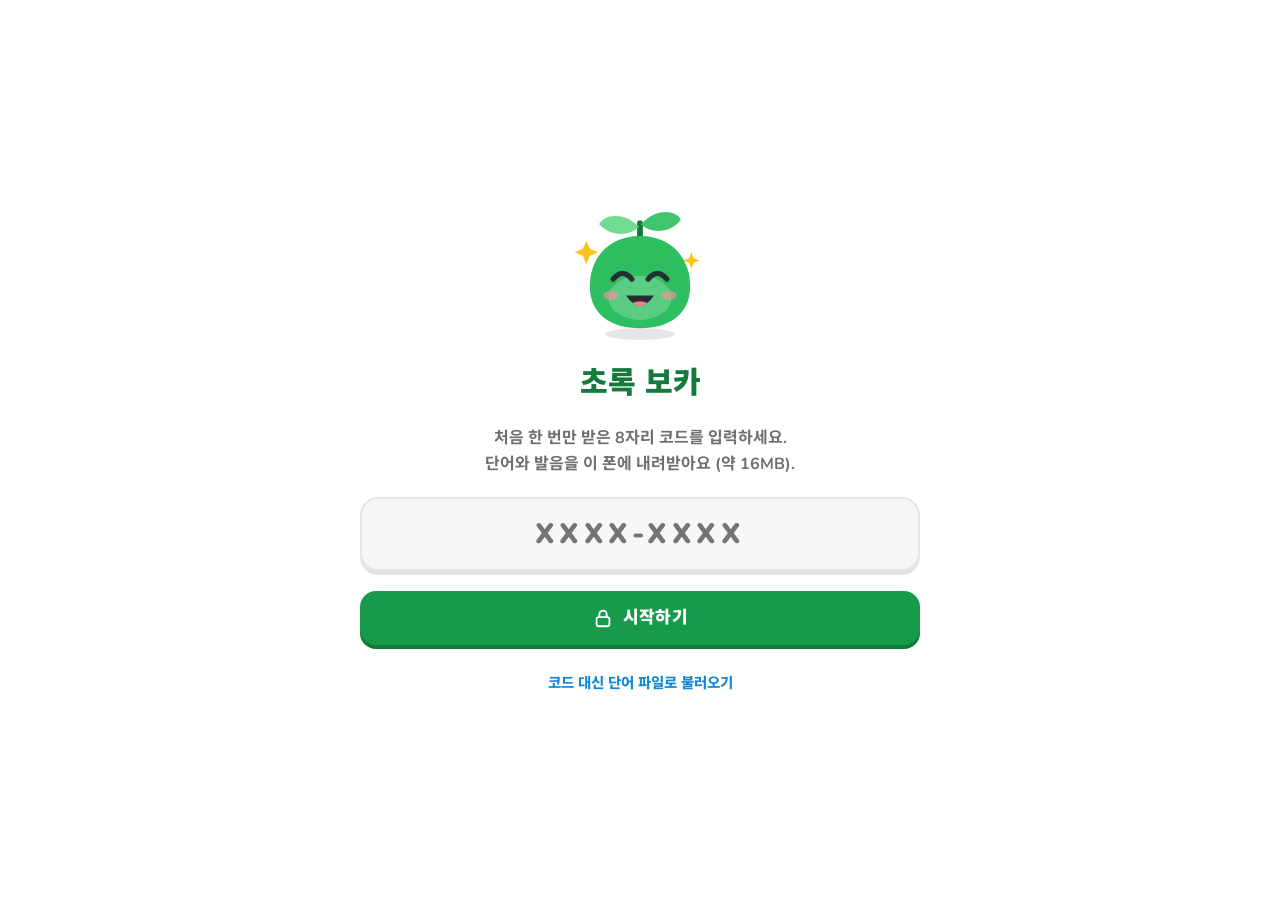
==== index.html @ d7a9fb74 "v2.0.11: 하루 새 단어는 정한 만큼, 복습은 그날 전부 - 하루 새 단어(5~30개)를 매일 그대로 진행 (복습 때문에 줄이지 않음), 설정에 책 완주 기간·하루 문제 수 " ====
<!doctype html>
<html lang="ko">
<head>
<meta charset="utf-8">
<meta name="viewport" content="width=device-width,initial-scale=1,viewport-fit=cover">
<title>초록 보카</title>
<meta name="description" content="TOEFL 초록 단어책을 하루 10개씩 카드와 퀴즈로 외우는 간격 반복 단어장">
<meta name="apple-mobile-web-app-capable" content="yes">
<meta name="mobile-web-app-capable" content="yes">
<meta name="apple-mobile-web-app-title" content="초록 보카">
<meta name="apple-mobile-web-app-status-bar-style" content="default">
<meta name="theme-color" content="#f1f4ef" media="(prefers-color-scheme: light)">
<meta name="theme-color" content="#0e1411" media="(prefers-color-scheme: dark)">
<link rel="manifest" href="manifest.json">
<link rel="apple-touch-icon" href="icons/apple-touch-icon.png">
<link rel="icon" type="image/png" sizes="192x192" href="icons/icon-192.png">
<link rel="preconnect" href="https://fonts.googleapis.com">
<link rel="preconnect" href="https://fonts.gstatic.com" crossorigin>
<link rel="stylesheet" href="https://fonts.googleapis.com/css2?family=Noto+Sans+KR:wght@500..900&family=Nunito:wght@600..1000&display=swap">
<style>
:root{
  --bg:#ffffff; --surface:#ffffff; --surface-2:#f7f7f7; --surface-3:#e5e5e5; --ink:#3c3c3c; --ink-2:#6f6f6f; --ink-3:#a3a3a3; --line:#e5e5e5; --line-2:#d4d4d4;
  --green:#2dbe60; --green-btn:#189a4c; --green-deep:#127a3a; --green-ink:#137a3c; --green-soft:#e3f7ea; --green-mid:#a6e6bb; --accent-ink:#ffffff;
  --blue:#1487d6; --blue-2:#1cb0f6; --blue-deep:#0f6bab; --blue-soft:#e4f4fd;
  --red:#e5484d; --red-deep:#b8363a; --red-ink:#c9363b; --red-soft:#ffe8e8;
  --gold:#ffc21a; --gold-deep:#e0a200; --gold-ink:#7a5a00; --gold-soft:#fff5d6;
  --orange:#ff9a1f; --orange-deep:#e07b00; --orange-ink:#b35900; --orange-soft:#fff1e0;
  --purple:#a36cf2; --purple-deep:#7d4fd0; --purple-soft:#f2eafe;
  --face:#233033; --hole:#e5e5e5;
  --f:"Nunito","Noto Sans KR","Apple SD Gothic Neo","Malgun Gothic",system-ui,sans-serif;
  --r:18px; --tabs-h:66px;
}
@media (prefers-color-scheme: dark){
  :root:not([data-theme="light"]){
    color-scheme:dark;
    --bg:#131f24; --surface:#16252b; --surface-2:#1c2e35; --surface-3:#2a3f47; --ink:#f1f7f7; --ink-2:#a9b9be; --ink-3:#6f848b; --line:#2b3f47; --line-2:#3a525b;
    --green:#3ccb6d; --green-btn:#2bb35e; --green-deep:#1b7c40; --green-ink:#62d88c; --green-soft:#173a27; --green-mid:#276b43; --accent-ink:#04200f;
    --blue:#3fb0f6; --blue-2:#3fb0f6; --blue-deep:#1c78b3; --blue-soft:#13303f;
    --red:#ff6b6f; --red-deep:#b8363a; --red-ink:#ff8a8d; --red-soft:#3b1d20;
    --gold:#ffcc33; --gold-deep:#b58600; --gold-ink:#ffd666; --gold-soft:#3a3014;
    --orange:#ffa53a; --orange-deep:#b86400; --orange-ink:#ffb65c; --orange-soft:#3a2a14;
    --purple:#b98af5; --purple-deep:#7d4fd0; --purple-soft:#2c2140;
    --face:#10191c; --hole:#131f24;
  }
}
:root[data-theme="dark"]{
  color-scheme:dark;
  --bg:#131f24; --surface:#16252b; --surface-2:#1c2e35; --surface-3:#2a3f47; --ink:#f1f7f7; --ink-2:#a9b9be; --ink-3:#6f848b; --line:#2b3f47; --line-2:#3a525b;
  --green:#3ccb6d; --green-btn:#2bb35e; --green-deep:#1b7c40; --green-ink:#62d88c; --green-soft:#173a27; --green-mid:#276b43; --accent-ink:#04200f;
  --blue:#3fb0f6; --blue-2:#3fb0f6; --blue-deep:#1c78b3; --blue-soft:#13303f;
  --red:#ff6b6f; --red-deep:#b8363a; --red-ink:#ff8a8d; --red-soft:#3b1d20;
  --gold:#ffcc33; --gold-deep:#b58600; --gold-ink:#ffd666; --gold-soft:#3a3014;
  --orange:#ffa53a; --orange-deep:#b86400; --orange-ink:#ffb65c; --orange-soft:#3a2a14;
  --purple:#b98af5; --purple-deep:#7d4fd0; --purple-soft:#2c2140;
  --face:#10191c; --hole:#131f24;
}
*{box-sizing:border-box}
html,body{height:100%}
html{-webkit-text-size-adjust:100%}
[hidden]{display:none!important}
body{margin:0;background:var(--bg);color:var(--ink);font-family:var(--f);font-size:16px;font-weight:600;line-height:1.5;-webkit-font-smoothing:antialiased;-webkit-tap-highlight-color:transparent;overscroll-behavior-y:none}
h1,h2,h3,p,ol,ul{margin:0}
ol,ul{padding:0;list-style:none}
button,input,select{font:inherit;color:inherit}
button{background:none;border:0;padding:0;cursor:pointer;touch-action:manipulation;-webkit-user-select:none;user-select:none}
button:disabled{cursor:default}
:focus-visible{outline:3px solid var(--blue-2);outline-offset:3px;border-radius:12px}
svg{display:block}
.vh{position:absolute;width:1px;height:1px;opacity:0;overflow:hidden;pointer-events:none}
.muted{color:var(--ink-2)}

/* layout */
.screen{min-height:100%;padding:calc(env(safe-area-inset-top,0px) + 8px) max(16px,env(safe-area-inset-right,0px)) calc(env(safe-area-inset-bottom,0px) + 28px) max(16px,env(safe-area-inset-left,0px))}
.screen.tabbed{padding-bottom:calc(var(--tabs-h) + env(safe-area-inset-bottom,0px) + 28px)}
.wrap{max-width:560px;margin:0 auto;display:flex;flex-direction:column;gap:16px}
.flow .wrap{min-height:calc(100dvh - env(safe-area-inset-top,0px) - env(safe-area-inset-bottom,0px) - 36px)}
.topbar{display:flex;align-items:center;justify-content:space-between;gap:10px;min-height:52px}
.topbar h1{font-size:24px;font-weight:900;letter-spacing:-.01em}
.brand{display:flex;align-items:center;gap:8px;font-weight:900;font-size:20px;color:var(--green-ink);letter-spacing:-.01em}
.brand .mascot{width:34px;height:34px}
.ibtn{width:44px;height:44px;border-radius:14px;display:grid;place-items:center;color:var(--ink-3);flex:none}
.ibtn:hover{background:var(--surface-2)}
.ibtn svg{width:26px;height:26px}
.card,.panel{background:var(--surface);border:2px solid var(--line);border-radius:var(--r);box-shadow:0 4px 0 var(--line)}
.sec{display:flex;align-items:baseline;justify-content:space-between;gap:10px;margin-top:6px}
.sec h2{font-size:19px;font-weight:900}
.sec span,.sec button{font-size:14px;color:var(--ink-2);font-weight:700}
.eyebrow{font-size:13px;font-weight:800;color:var(--ink-3);letter-spacing:.02em}

/* chunky buttons */
.btn{display:flex;align-items:center;justify-content:center;gap:9px;min-height:54px;padding:0 20px;border-radius:16px;font-weight:900;font-size:17px;letter-spacing:.02em;background:var(--green-btn);color:var(--accent-ink);box-shadow:0 4px 0 var(--green-deep);transition:transform .08s,box-shadow .08s,filter .15s;width:100%}
.btn svg{width:22px;height:22px}
.btn:active:not(:disabled){transform:translateY(4px);box-shadow:0 0 0 var(--green-deep)}
.btn:hover:not(:disabled){filter:brightness(1.05)}
.btn:disabled{background:var(--surface-3);color:var(--ink-3);box-shadow:0 4px 0 var(--line-2)}
.btn.alt{background:var(--surface);color:var(--blue);border:2px solid var(--line);box-shadow:0 4px 0 var(--line)}
.btn.alt:active:not(:disabled){box-shadow:0 0 0 var(--line)}
.btn.bad{background:var(--red);color:#fff;box-shadow:0 4px 0 var(--red-deep)}
.btn.gold{background:var(--gold);color:#4a3600;box-shadow:0 4px 0 var(--gold-deep)}
.btn.blue{background:var(--blue);color:#fff;box-shadow:0 4px 0 var(--blue-deep)}
.btn.sm{min-height:42px;font-size:15px;border-radius:13px;padding:0 14px;width:auto}
.row{display:flex;gap:12px}
.row>*{flex:1}
.chip{display:inline-flex;align-items:center;gap:6px;padding:8px 13px;border-radius:999px;background:var(--surface);border:2px solid var(--line);box-shadow:0 2px 0 var(--line);font-size:14.5px;font-weight:800;color:var(--ink-2);white-space:nowrap}
.chip[aria-pressed="true"]{background:var(--blue-soft);color:var(--blue);border-color:var(--blue-2);box-shadow:0 2px 0 var(--blue-2)}
.chip svg{width:17px;height:17px}
.chips{display:flex;flex-wrap:wrap;gap:8px}
.seg{display:flex;background:var(--surface-2);border:2px solid var(--line);border-radius:14px;padding:3px;gap:3px;flex-wrap:wrap}
.seg button{flex:1;padding:8px 10px;border-radius:10px;font-size:14.5px;font-weight:800;color:var(--ink-2);white-space:nowrap}
.seg button[aria-pressed="true"]{background:var(--surface);color:var(--blue);box-shadow:0 2px 0 var(--line-2)}

/* mascot */
.mascot{width:110px;height:110px;overflow:visible;flex:none}
.mascot .m-shadow{fill:rgb(0 0 0 / .1)}
.mascot .m-stem{stroke:var(--green-deep);stroke-width:5;stroke-linecap:round;fill:none}
.mascot .m-leaf1{fill:#6fdc8f}
.mascot .m-leaf2{fill:#43c56f}
.mascot .m-blob{fill:var(--green)}
.mascot .m-belly{fill:#fff;opacity:.22}
.mascot .m-pupil{fill:var(--face)}
.mascot .m-line{stroke:var(--face);stroke-width:4.5;stroke-linecap:round;stroke-linejoin:round;fill:none}
.mascot .m-cheek{fill:#ff8fa3;opacity:.6}
.mascot .m-fill{fill:var(--face)}
.mascot .m-tongue{fill:#ff7a8a}
.mascot .m-spark{fill:var(--gold)}
.mascot .m-zz{fill:var(--ink-3);font:900 16px var(--f)}
.mascot .m-x,.mascot .m-open,.mascot .m-joy,.mascot .m-sad,.mascot .m-sleep,.mascot .m-smile,.mascot .m-grin,.mascot .m-frown,.mascot .m-o,.mascot .m-spark,.mascot .m-zz{display:none}
.mascot[data-mood="idle"] .m-open,.mascot[data-mood="idle"] .m-smile{display:inline}
.mascot[data-mood="happy"] .m-joy,.mascot[data-mood="happy"] .m-grin,.mascot[data-mood="happy"] .m-spark{display:inline}
.mascot[data-mood="wow"] .m-open,.mascot[data-mood="wow"] .m-grin,.mascot[data-mood="wow"] .m-spark{display:inline}
.mascot[data-mood="sad"] .m-sad,.mascot[data-mood="sad"] .m-frown{display:inline}
.mascot[data-mood="sleep"] .m-sleep,.mascot[data-mood="sleep"] .m-o,.mascot[data-mood="sleep"] .m-zz{display:inline}
.mascot .m-open{transform-box:fill-box;transform-origin:center;animation:blink 5.2s infinite}
.mascot .m-leaves{transform-box:fill-box;transform-origin:50% 100%;animation:sway 3.6s ease-in-out infinite}
.mascot.float .m-all{animation:float 3.4s ease-in-out infinite}
.mascot.hop .m-all{animation:hop .9s cubic-bezier(.3,1.6,.5,1) 3}
.mascot.shake .m-all{animation:shakeM .45s}
.mascot .m-all{transform-box:fill-box;transform-origin:50% 100%}
@keyframes blink{0%,92%,100%{transform:scaleY(1)}95%{transform:scaleY(.1)}}
@keyframes sway{0%,100%{transform:rotate(-4deg)}50%{transform:rotate(4deg)}}
@keyframes float{0%,100%{transform:translateY(0)}50%{transform:translateY(-4px)}}
@keyframes hop{0%,100%{transform:translateY(0) scaleY(1)}20%{transform:translateY(0) scaleY(.9)}55%{transform:translateY(-18px) scaleY(1.04)}}
@keyframes shakeM{25%{transform:rotate(-7deg)}50%{transform:rotate(6deg)}75%{transform:rotate(-3deg)}}
.bubble{position:relative;background:var(--surface);border:2px solid var(--line);border-radius:18px;padding:12px 15px;font-size:16px;font-weight:800;line-height:1.45;flex:1;min-width:0}
.bubble::before{content:"";position:absolute;left:-11px;top:24px;border:9px solid transparent;border-right-color:var(--line);border-left:0}
.bubble::after{content:"";position:absolute;left:-7.5px;top:26px;border:7px solid transparent;border-right-color:var(--surface);border-left:0}
.charrow{display:flex;align-items:flex-start;gap:12px}

/* tab bar */
.tabs{position:fixed;left:0;right:0;bottom:0;z-index:30;background:var(--bg);border-top:2px solid var(--line);padding:0 max(8px,env(safe-area-inset-right,0px)) env(safe-area-inset-bottom,0px) max(8px,env(safe-area-inset-left,0px))}
.tabs .in{max-width:560px;margin:0 auto;display:grid;grid-template-columns:repeat(4,1fr);height:var(--tabs-h);padding:6px 0}
.tab{display:flex;flex-direction:column;align-items:center;justify-content:center;gap:2px;font-size:12px;font-weight:800;color:var(--ink-3);border-radius:14px;border:2px solid transparent;margin:0 4px}
.tab svg{width:26px;height:26px}
.tab[aria-current="page"]{color:var(--blue);background:var(--blue-soft);border-color:var(--blue-2)}

/* home */
.tstats{display:flex;align-items:center;gap:4px}
.tchip{display:flex;align-items:center;gap:4px;font-weight:900;font-size:17px;padding:6px 8px;border-radius:12px;color:var(--ink-3)}
.tchip svg{width:26px;height:26px}
.tchip.flame.on{color:var(--orange)}
.tchip.xp{color:var(--gold-deep)}
.hero{padding:18px 18px 20px;display:flex;flex-direction:column;gap:16px}
.hero .bubble{font-size:17px}
.hero .bubble small{display:block;font-size:14px;font-weight:700;color:var(--ink-2);margin-top:2px}
.goal{display:flex;flex-direction:column;gap:6px}
.goal-top{display:flex;justify-content:space-between;align-items:center;font-size:14px;font-weight:800;color:var(--ink-2)}
.goal-top b{color:var(--gold-deep);display:flex;align-items:center;gap:3px}
.goal-top b svg{width:18px;height:18px}
.bar{height:16px;border-radius:99px;background:var(--surface-3);overflow:hidden;position:relative}
.bar i{position:absolute;left:0;top:0;bottom:0;border-radius:99px;background:var(--gold);transition:width .5s cubic-bezier(.3,.9,.3,1)}
.bar i::after{content:"";position:absolute;left:10px;right:10px;top:4px;height:4px;border-radius:4px;background:rgb(255 255 255 / .38)}
.counts{display:grid;grid-template-columns:1fr 1fr;gap:10px}
.count{border:2px solid var(--line);border-radius:16px;padding:10px 14px}
.count b{display:block;font-size:30px;font-weight:900;line-height:1.1;font-variant-numeric:tabular-nums}
.count span{font-size:14px;font-weight:800;color:var(--ink-2)}
.count.rev b{color:var(--blue)}
.count.new b{color:var(--green-ink)}
.week{display:grid;grid-template-columns:repeat(7,1fr);gap:4px;padding:14px 10px 12px}
.wk{display:flex;flex-direction:column;align-items:center;gap:6px;font-size:13px;font-weight:800;color:var(--ink-3)}
.wk i{width:34px;height:34px;border-radius:50%;background:var(--surface-3);display:grid;place-items:center}
.wk i svg{width:22px;height:22px;opacity:.35;filter:grayscale(1)}
.wk.part i{background:var(--orange-soft)}
.wk.part i svg{opacity:.7;filter:none}
.wk.done i{background:var(--orange-soft);box-shadow:inset 0 0 0 2px var(--orange)}
.wk.done i svg{opacity:1;filter:none}
.wk.today span{color:var(--ink)}
.quick{display:grid;grid-template-columns:1fr 1fr;gap:12px}
.qk{display:flex;align-items:center;gap:11px;padding:13px 12px;border-radius:18px;background:var(--surface);border:2px solid var(--line);box-shadow:0 4px 0 var(--line);text-align:left;transition:transform .08s,box-shadow .08s}
.qk:active{transform:translateY(4px);box-shadow:0 0 0 var(--line)}
.qk i{width:42px;height:42px;border-radius:13px;display:grid;place-items:center;flex:none}
.qk i svg{width:24px;height:24px}
.qk b{display:block;font-size:15.5px;font-weight:900}
.qk small{display:block;font-size:12.5px;font-weight:700;color:var(--ink-2);line-height:1.35}
.i-green{background:var(--green-soft);color:var(--green-ink)}
.i-red{background:var(--red-soft);color:var(--red-ink)}
.i-gold{background:var(--gold-soft);color:var(--gold-deep)}
.i-blue{background:var(--blue-soft);color:var(--blue)}
.i-purple{background:var(--purple-soft);color:var(--purple)}
.banner{display:flex;gap:12px;align-items:center;padding:13px 14px;border-radius:16px;background:var(--gold-soft);border:2px solid var(--gold);color:var(--ink);font-size:14px;font-weight:700;line-height:1.5}
.banner svg{width:24px;height:24px;flex:none;color:var(--gold-deep)}
.banner.green{background:var(--green-soft);border-color:var(--green)}
.banner.green svg{color:var(--green-ink)}

/* learning path */
.path{display:flex;flex-direction:column;align-items:center;gap:0;padding-bottom:8px}
.unit{width:100%;border-radius:18px;padding:14px 16px;color:#fff;display:flex;justify-content:space-between;align-items:center;gap:10px;margin:14px 0 40px;box-shadow:0 4px 0 var(--ud)}
.unit b{display:block;font-size:13px;font-weight:900;opacity:.85;letter-spacing:.04em}
.unit strong{display:block;font-size:19px;font-weight:900}
.unit span{font-size:13.5px;font-weight:800;opacity:.92;text-align:right;white-space:nowrap}
.pnode{position:relative;display:flex;flex-direction:column;align-items:center;gap:6px;margin-bottom:18px;transform:translateX(var(--x,0))}
.pnode .nb{position:relative;width:78px;height:78px;border-radius:50%;display:grid;place-items:center}
.pnode .nb svg.ring{position:absolute;inset:-9px;width:96px;height:96px;transform:rotate(-90deg)}
.pnode .nb i{width:70px;height:70px;border-radius:50%;display:grid;place-items:center;background:var(--uc);color:#fff;box-shadow:0 6px 0 var(--ud);font-style:normal;font-size:23px;font-weight:900;transition:transform .08s,box-shadow .08s}
.pnode .nb i svg{width:34px;height:34px}
.pnode:active .nb i{transform:translateY(6px);box-shadow:0 0 0 var(--ud)}
.pnode.todo .nb i{background:var(--surface-3);color:var(--ink-3);box-shadow:0 6px 0 var(--line-2)}
.pnode.full .nb i{background:var(--gold);color:#6b4d00;box-shadow:0 6px 0 var(--gold-deep)}
.pnode.cur .nb::before{content:"";position:absolute;inset:-14px;border-radius:50%;border:4px solid var(--uc);opacity:.35;animation:pulse2 1.8s ease-out infinite}
@keyframes pulse2{0%{transform:scale(.9);opacity:.5}100%{transform:scale(1.18);opacity:0}}
.pnode small{font-size:13px;font-weight:900;color:var(--ink-2)}
.startpop{position:absolute;top:-46px;left:50%;transform:translateX(-50%);background:var(--surface);color:var(--uc);border:2px solid var(--line);border-radius:12px;padding:6px 12px;font-size:14px;font-weight:900;white-space:nowrap;box-shadow:0 3px 0 var(--line);animation:bob 1.6s ease-in-out infinite;z-index:2}
.startpop::after{content:"";position:absolute;left:50%;bottom:-8px;transform:translateX(-50%);border:7px solid transparent;border-top-color:var(--surface);border-bottom:0}
@keyframes bob{50%{transform:translateX(-50%) translateY(-4px)}}
.legend{display:flex;gap:14px;justify-content:center;font-size:12.5px;font-weight:800;color:var(--ink-3)}
.legend span{display:flex;align-items:center;gap:6px}
.legend i{width:12px;height:12px;border-radius:50%;display:block}

/* quiz */
.qhead{display:flex;align-items:center;gap:12px;min-height:52px}
.qhead .ibtn{color:var(--ink-3)}
.qbar{flex:1;height:18px;border-radius:99px;background:var(--surface-3);overflow:hidden;position:relative}
.qbar i{position:absolute;left:0;top:0;bottom:0;width:0;background:var(--green);border-radius:99px;transition:width .4s cubic-bezier(.3,1.3,.4,1)}
.qbar i::after{content:"";position:absolute;left:10px;right:10px;top:4px;height:5px;border-radius:5px;background:rgb(255 255 255 / .35)}
.combo{display:flex;align-items:center;gap:2px;font-weight:900;font-size:17px;color:var(--orange);font-variant-numeric:tabular-nums;min-width:48px;justify-content:flex-end}
.combo svg{width:24px;height:24px}
.combo.pop{animation:pop .5s}
@keyframes pop{0%{transform:scale(1)}40%{transform:scale(1.4)}100%{transform:scale(1)}}
.qbody{flex:1;display:flex;flex-direction:column;gap:18px;padding-top:8px}
.qtag{align-self:flex-start;font-size:13px;font-weight:900;padding:4px 11px;border-radius:999px;background:var(--green-soft);color:var(--green-ink);letter-spacing:.02em}
.qtag.rev{background:var(--blue-soft);color:var(--blue)}
.qtag.again{background:var(--red-soft);color:var(--red-ink)}
.qtag.test{background:var(--purple-soft);color:var(--purple)}
.qprompt{font-size:23px;font-weight:900;letter-spacing:-.01em;line-height:1.3}
.qchar{display:flex;align-items:flex-end;gap:10px}
.qchar .mascot{width:88px;height:88px}
.qchar .bubble{align-self:center}
.qchar .bubble::before{top:auto;bottom:22px}
.qchar .bubble::after{top:auto;bottom:24px}
.qword{display:flex;align-items:center;gap:10px;flex-wrap:wrap}
.qword .w{font-size:clamp(30px,8.6vw,40px);font-weight:900;line-height:1.1;letter-spacing:-.01em;overflow-wrap:anywhere;color:var(--ink)}
.qword .w.long{font-size:clamp(24px,6.8vw,32px)}
.say{width:46px;height:46px;border-radius:14px;display:grid;place-items:center;background:var(--blue-2);color:#fff;box-shadow:0 4px 0 var(--blue-deep);flex:none;transition:transform .08s,box-shadow .08s}
.say:active{transform:translateY(4px);box-shadow:0 0 0 var(--blue-deep)}
.say svg{width:25px;height:25px}
.say.big{width:108px;height:108px;border-radius:28px;box-shadow:0 6px 0 var(--blue-deep)}
.say.big svg{width:54px;height:54px}
.say.playing{animation:pulse 1s infinite}
@keyframes pulse{50%{transform:scale(1.06)}}
.qmean{font-size:clamp(21px,5.8vw,25px);font-weight:900;line-height:1.35;text-wrap:balance}
.qhint{font-size:16px;font-weight:700;color:var(--ink-2)}
.opts{display:flex;flex-direction:column;gap:12px;margin-top:2px}
.opt{width:100%;text-align:left;padding:13px 14px;border-radius:16px;border:2px solid var(--line);background:var(--surface);box-shadow:0 4px 0 var(--line);font-size:17px;font-weight:800;line-height:1.35;display:flex;gap:12px;align-items:center;min-height:60px;transition:transform .08s,box-shadow .08s,background-color .15s,border-color .15s}
.opt:active:not(:disabled){transform:translateY(4px);box-shadow:0 0 0 var(--line)}
.opt .k{width:30px;height:30px;border-radius:9px;border:2px solid var(--line);display:grid;place-items:center;font-size:14px;font-weight:900;color:var(--ink-3);flex:none}
.opt.en{font-size:19px;color:var(--ink);font-weight:800;line-height:1.35;margin-top:0}
.opt.right{border-color:var(--green);background:var(--green-soft);box-shadow:0 4px 0 var(--green);color:var(--green-ink)}
.opt.right .k{border-color:var(--green);background:var(--green);color:#fff}
.opt.wrong{border-color:var(--red);background:var(--red-soft);box-shadow:0 4px 0 var(--red);color:var(--red-ink);animation:shake .4s}
.opt.wrong .k{border-color:var(--red);background:var(--red);color:#fff}
.opt.dim{opacity:.5}
@keyframes shake{20%{transform:translateX(-8px)}40%{transform:translateX(7px)}60%{transform:translateX(-5px)}80%{transform:translateX(3px)}}
.spell{display:flex;flex-direction:column;gap:12px}
.spell input{width:100%;font-size:24px;font-weight:800;padding:14px 16px;border-radius:16px;border:2px solid var(--line);background:var(--surface-2);color:var(--ink);outline:none;box-shadow:0 4px 0 var(--line)}
.spell input:focus{border-color:var(--blue-2);background:var(--surface)}
.spell input.right{border-color:var(--green);background:var(--green-soft);color:var(--green-ink)}
.spell input.wrong{border-color:var(--red);background:var(--red-soft);color:var(--red-ink);animation:shake .4s}
.slots{font-size:17px;font-weight:900;letter-spacing:.22em;color:var(--ink-3)}
/* sentence questions */
.qsent{font-size:clamp(18px,5vw,21px);font-weight:700;line-height:1.55;color:var(--ink);text-wrap:pretty}
.qsent mark{background:var(--gold-soft);color:var(--ink);border-radius:6px;padding:0 4px;box-shadow:inset 0 -3px 0 var(--gold);font-weight:900}
.qsent .blank{display:inline-block;width:4.4em;height:1.05em;border-bottom:3px solid var(--blue-2);vertical-align:-3px;margin:0 3px}
.qsko{margin-top:8px;font-size:15px;font-weight:700;color:var(--ink-2);line-height:1.5}
/* pairs round */
.match{display:grid;grid-template-columns:1fr 1fr;gap:10px}
.mcol{display:flex;flex-direction:column;gap:10px}
.mt{min-height:58px;padding:8px 10px;border-radius:16px;border:2px solid var(--line);background:var(--surface);box-shadow:0 4px 0 var(--line);font-size:15.5px;font-weight:800;line-height:1.3;text-align:center;overflow-wrap:anywhere;color:var(--ink);transition:transform .08s,box-shadow .08s,background-color .15s,border-color .15s,opacity .25s}
.mt.en{font-size:17.5px;color:var(--ink);font-weight:800;line-height:1.3;margin-top:0}
.mt:active:not(:disabled){transform:translateY(4px);box-shadow:0 0 0 var(--line)}
.mt.sel{border-color:var(--blue-2);background:var(--blue-soft);box-shadow:0 4px 0 var(--blue-2);color:var(--blue)}
.mt.ok{border-color:var(--green);background:var(--green-soft);box-shadow:0 4px 0 var(--green);color:var(--green-ink);opacity:.5}
.mt.bad{border-color:var(--red);background:var(--red-soft);box-shadow:0 4px 0 var(--red);color:var(--red-ink);animation:shake .4s}
.qfoot{position:sticky;bottom:0;padding-top:14px;padding-bottom:4px;background:linear-gradient(to top,var(--bg) 72%,transparent)}

/* learn card + flashcards */
.lcard{background:var(--surface);border:2px solid var(--line);border-radius:22px;box-shadow:0 5px 0 var(--line);padding:18px 20px 20px;display:flex;flex-direction:column;gap:12px;position:relative}
.idx{display:flex;align-items:center;gap:8px;font-size:13px;font-weight:900;letter-spacing:.04em;color:var(--ink-3)}
.hole{width:16px;height:16px;border-radius:50%;background:var(--hole);box-shadow:inset 0 2px 3px rgb(0 0 0 / .22);flex:none;margin-right:2px}
.lword{display:flex;align-items:center;justify-content:space-between;gap:12px;padding-bottom:12px;border-bottom:2px dashed var(--line)}
.lword .w{font-size:clamp(30px,8.6vw,40px);font-weight:900;line-height:1.1;overflow-wrap:anywhere}
.senses{display:flex;flex-direction:column;gap:13px}
.senses li{display:flex;gap:10px}
.senses .no{width:24px;height:24px;border-radius:8px;background:var(--green-soft);color:var(--green-ink);font-size:13px;font-weight:900;display:grid;place-items:center;flex:none;margin-top:3px}
.senses .exs{margin-top:7px;font-size:15px;font-weight:600;line-height:1.5;color:var(--ink-2)}
.senses .exs b{color:var(--ink);font-weight:900}
.senses .exk{margin-top:1px;font-size:14px;font-weight:600;line-height:1.5;color:var(--ink-3)}
.ko{font-size:19px;font-weight:800;line-height:1.4}
.en{font-size:16.5px;font-weight:700;color:var(--ink-2);line-height:1.4;margin-top:2px}
.syn{display:inline-block;font-size:11px;font-weight:900;letter-spacing:.06em;color:var(--blue);background:var(--blue-soft);border-radius:6px;padding:1px 6px;margin-right:6px;vertical-align:2px}
.note{font-size:14.5px;font-weight:700;color:var(--ink);background:var(--orange-soft);border-radius:14px;padding:10px 12px;line-height:1.5}
.note b{display:block;font-size:12.5px;font-weight:900;color:var(--orange-ink);margin-bottom:2px}
.fixnote{font-size:12.5px;font-weight:700;color:var(--ink-3)}
.stage{position:relative;height:min(54vh,460px);min-height:310px}
.deck{position:absolute;inset:0;border-radius:22px;background:var(--surface);border:2px solid var(--line)}
.deck.d1{transform:translateY(10px) scale(.965);opacity:.8}
.deck.d2{transform:translateY(20px) scale(.93);opacity:.5}
.drag{position:absolute;inset:0;touch-action:pan-y;perspective:1400px;-webkit-user-select:none;user-select:none;-webkit-touch-callout:none}
.card3d{position:absolute;inset:0;transform-style:preserve-3d;transition:transform .46s cubic-bezier(.2,.75,.25,1);cursor:pointer;border-radius:22px;outline:none}
.card3d.flipped{transform:rotateY(180deg)}
.face{position:absolute;inset:0;border-radius:22px;background:var(--surface);border:2px solid var(--line);box-shadow:0 5px 0 var(--line);backface-visibility:hidden;-webkit-backface-visibility:hidden;display:flex;flex-direction:column;gap:10px;padding:18px 20px 20px;overflow:hidden}
.face.back{transform:rotateY(180deg);overflow-y:auto;overscroll-behavior:contain}
.face .say{position:absolute;top:14px;right:14px}
.face .fw{font-weight:900;font-size:clamp(34px,10vw,48px);line-height:1.08;text-align:center;margin:auto 0;text-wrap:balance;overflow-wrap:anywhere;padding-inline:6px}
.face .fw.long{font-size:clamp(26px,7.6vw,36px)}
.face .fk{margin:auto 0;display:flex;flex-direction:column;gap:12px;text-align:center}
.face .fk p{font-size:clamp(21px,6vw,27px);font-weight:900;line-height:1.35;text-wrap:balance}
.hint{text-align:center;font-size:14px;font-weight:800;color:var(--ink-3)}
.stamp{position:absolute;top:30px;padding:5px 14px;border-radius:12px;border:3px solid;font-weight:900;font-size:22px;opacity:0;pointer-events:none;z-index:3;background:var(--surface)}
.s-know{left:22px;color:var(--green);border-color:var(--green);transform:rotate(-9deg)}
.s-dont{right:22px;color:var(--red);border-color:var(--red);transform:rotate(9deg)}
.navrow{display:flex;align-items:center;justify-content:space-between;gap:10px}
.navrow .ibtn{width:58px;height:58px;border-radius:18px;background:var(--surface);color:var(--ink-2);box-shadow:0 4px 0 var(--line);border:2px solid var(--line)}
.navrow .ibtn.on{color:var(--gold-deep);border-color:var(--gold);box-shadow:0 4px 0 var(--gold-deep);background:var(--gold-soft)}
.navrow .ibtn.on svg{fill:currentColor}
.navrow .ibtn:active{transform:translateY(4px);box-shadow:0 0 0 var(--line)}
.pos{font-size:14px;font-weight:900;color:var(--ink-2);font-variant-numeric:tabular-nums}
input[type=range]{width:100%;accent-color:var(--green)}

/* feedback sheet */
.fb{position:fixed;left:0;right:0;bottom:0;z-index:40;padding:18px max(18px,env(safe-area-inset-right,0px)) calc(18px + env(safe-area-inset-bottom,0px)) max(18px,env(safe-area-inset-left,0px));background:var(--green-soft);transform:translateY(105%);transition:transform .3s cubic-bezier(.2,.9,.3,1.12)}
.fb.show{transform:none}
.fb.bad{background:var(--red-soft)}
.fb .in{max-width:560px;margin:0 auto;display:flex;flex-direction:column;gap:12px}
.fb .hd{display:flex;align-items:center;gap:10px;font-size:22px;font-weight:900;color:var(--green-ink)}
.fb.bad .hd{color:var(--red-ink)}
.fb .hd i{width:38px;height:38px;border-radius:50%;display:grid;place-items:center;background:var(--surface);color:var(--green);flex:none}
.fb.bad .hd i{color:var(--red)}
.fb .hd i svg{width:22px;height:22px}
.fb .hd .xp{margin-left:auto;display:flex;align-items:center;gap:3px;font-size:16px;color:var(--gold-ink)}
.fb .hd .xp svg{width:19px;height:19px}
.fb .ans{font-size:15.5px;font-weight:700;line-height:1.5;color:var(--ink)}
.fb .ans .w{font-weight:900;font-size:20px}
.fb .ans .m{color:var(--ink-2)}
.fb.bad .ans b{color:var(--red-ink)}
.fb .ans .ex{margin-top:6px}
.fb .ans .ex p{font-size:15.5px;font-weight:600;line-height:1.5}
.fb .ans .ex p b{color:inherit;font-weight:900}
.fb .ans .ex small{display:block;margin-top:2px;font-size:14px;font-weight:600;line-height:1.45;color:var(--ink-2)}

/* result */
.result{align-items:center;text-align:center;justify-content:center;gap:18px;padding-top:18px}
.result .mascot{width:150px;height:150px}
.result h1{font-size:30px;font-weight:900;color:var(--gold-deep);letter-spacing:-.01em}
.result h1.green{color:var(--green-ink)}
.rstats{display:grid;grid-template-columns:repeat(3,1fr);gap:10px;width:100%}
.rs{border-radius:16px;border:2px solid var(--c);background:var(--c);overflow:hidden}
.rs small{display:block;font-size:12px;font-weight:900;color:#fff;padding:5px 4px 4px;letter-spacing:.04em}
.rs b{display:flex;align-items:center;justify-content:center;gap:4px;font-size:24px;font-weight:900;color:var(--c);background:var(--surface);border-radius:13px;padding:10px 4px;font-variant-numeric:tabular-nums}
.rs b svg{width:20px;height:20px}
.rs.gold{--c:var(--gold)} .rs.gold b{color:var(--gold-deep)}
.rs.green{--c:var(--green)} .rs.green b{color:var(--green-ink)}
.rs.blue{--c:var(--blue-2)} .rs.blue b{color:var(--blue)}
.streakbig{display:flex;align-items:center;gap:12px;padding:14px 16px;border-radius:18px;background:var(--orange-soft);border:2px solid var(--orange);width:100%;text-align:left}
.streakbig svg{width:44px;height:44px;flex:none;animation:flick 1.4s ease-in-out infinite}
@keyframes flick{50%{transform:scale(1.1) rotate(-4deg)}}
.streakbig b{display:block;font-size:18px;font-weight:900;color:var(--orange-ink)}
.streakbig small{font-size:13.5px;font-weight:700;color:var(--ink-2)}
.score{position:relative;width:150px;height:150px}
.score svg{width:150px;height:150px;transform:rotate(-90deg)}
.score .v{position:absolute;inset:0;display:grid;place-items:center;line-height:1.1}
.score .v b{font-size:40px;font-weight:900}
.score .v small{display:block;font-size:14px;font-weight:800;color:var(--ink-2)}
.result .wlist{width:100%;text-align:left}

/* word lists */
.search{display:flex;align-items:center;gap:8px;background:var(--surface-2);border:2px solid var(--line);border-radius:16px;padding:0 13px}
.search svg{width:21px;height:21px;color:var(--ink-3);flex:none}
.search input{flex:1;border:0;background:none;outline:none;font-size:16px;font-weight:700;padding:13px 0;min-width:0}
.list{display:flex;flex-direction:column;overflow:hidden}
.li{display:flex;align-items:center;gap:12px;padding:13px 14px;border-top:2px solid var(--line);text-align:left;width:100%}
.li:first-child{border-top:0}
.li .t{flex:1;min-width:0}
.li .t b{display:block;font-weight:900;font-size:16px}
.li .t small{display:block;font-size:13px;font-weight:700;color:var(--ink-2)}
.li .mb{width:80px;height:10px;border-radius:10px;background:var(--surface-3);overflow:hidden;display:flex;flex:none}
.li .mb i{display:block;height:100%}
.mb .m{background:var(--green)} .mb .l{background:var(--green-mid)}
.li .go{width:20px;height:20px;color:var(--ink-3);flex:none}
.li .ic{width:42px;height:42px;border-radius:13px;display:grid;place-items:center;flex:none}
.li .ic svg{width:23px;height:23px}
.li .dnum{width:42px;height:42px;border-radius:50%;display:grid;place-items:center;flex:none;background:var(--uc,var(--green));color:#fff;font-size:15px;font-weight:900;box-shadow:0 3px 0 var(--ud,var(--green-deep))}
.li .dnum.todo{background:var(--surface-3);color:var(--ink-3);box-shadow:0 3px 0 var(--line-2)}
.li .dnum.full{background:var(--gold);color:#6b4d00;box-shadow:0 3px 0 var(--gold-deep)}
.wlist{display:flex;flex-direction:column;overflow:hidden}
.wrow{display:grid;grid-template-columns:30px 1fr auto;gap:2px 10px;padding:13px 12px 13px 14px;border-top:2px solid var(--line)}
.wrow:first-child{border-top:0}
.wrow .no{font-size:13px;font-weight:900;color:var(--ink-3);padding-top:5px;font-variant-numeric:tabular-nums}
.wrow .no small{display:block;font-size:11px}
.wrow .w{font-weight:900;font-size:19px;line-height:1.25;display:flex;align-items:center;gap:6px;flex-wrap:wrap;overflow-wrap:anywhere}
.wrow .w button{width:32px;height:32px;border-radius:10px;display:grid;place-items:center;color:var(--blue);background:var(--blue-soft)}
.wrow .w button svg{width:18px;height:18px}
.wrow .side{display:flex;flex-direction:column;align-items:flex-end;gap:6px}
.wrow .k{font-size:15px;font-weight:800;line-height:1.5;grid-column:2/4}
.wrow .e{font-size:14.5px;font-weight:700;color:var(--ink-2);line-height:1.4;grid-column:2/4}
.wrow .e + .k{margin-top:5px}
.wrow .x{font-size:12.5px;font-weight:700;color:var(--ink-3);grid-column:2/4;margin-top:3px}
.star{width:36px;height:36px;border-radius:11px;display:grid;place-items:center;color:var(--line-2)}
.star svg{width:24px;height:24px}
.star.on{color:var(--gold)}
.star.on svg{fill:currentColor}
.pill{font-size:12px;font-weight:900;padding:3px 9px;border-radius:999px;white-space:nowrap}
.p-new{background:var(--surface-2);color:var(--ink-3);border:1.5px solid var(--line)}
.p-learn{background:var(--green-soft);color:var(--green-ink)}
.p-master{background:var(--gold-soft);color:var(--gold-ink)}
.p-wrong{background:var(--red-soft);color:var(--red-ink)}
.empty{padding:26px 16px;display:flex;flex-direction:column;align-items:center;gap:10px;text-align:center;color:var(--ink-2);font-size:15px;font-weight:700;line-height:1.6}
.actions{display:grid;grid-template-columns:repeat(3,1fr);gap:10px}
.act{display:flex;flex-direction:column;align-items:center;gap:7px;padding:13px 6px 11px;border-radius:18px;background:var(--surface);border:2px solid var(--line);box-shadow:0 4px 0 var(--line);font-size:14px;font-weight:900}
.act:active{transform:translateY(4px);box-shadow:0 0 0 var(--line)}
.act i{width:44px;height:44px;border-radius:14px;display:grid;place-items:center}
.act i svg{width:24px;height:24px}

/* stats */
.kpis{display:grid;grid-template-columns:1fr 1fr;gap:12px}
.kpi{padding:14px 15px 13px;display:flex;flex-direction:column;gap:3px}
.kpi small{font-size:13px;font-weight:900;color:var(--ink-2);display:flex;align-items:center;gap:6px}
.kpi small svg{width:20px;height:20px}
.kpi b{font-size:28px;font-weight:900;line-height:1.1;font-variant-numeric:tabular-nums}
.kpi span{font-size:13px;font-weight:700;color:var(--ink-3)}
.chart{padding:16px}
.chart h3{font-size:16.5px;font-weight:900;margin-bottom:12px;display:flex;justify-content:space-between;align-items:baseline;gap:8px}
.chart h3 span{font-size:13px;font-weight:700;color:var(--ink-3)}
.heat{display:grid;grid-auto-flow:column;grid-template-rows:repeat(7,1fr);gap:4px}
.heat i{aspect-ratio:1;border-radius:5px;background:var(--surface-3);display:block}
.heat i.l1{background:var(--green-mid)}
.heat i.l2{background:color-mix(in srgb,var(--green) 70%,var(--green-mid))}
.heat i.l3{background:var(--green)}
.heat i.today{outline:2.5px solid var(--orange);outline-offset:1px}
.bars{display:grid;grid-template-columns:repeat(7,1fr);gap:8px;align-items:end;height:130px}
.bar7{display:flex;flex-direction:column;align-items:center;justify-content:flex-end;gap:6px;height:100%}
.bar7 i{width:100%;max-width:34px;border-radius:10px 10px 5px 5px;background:var(--gold);display:block;min-height:4px}
.bar7 i.zero{background:var(--surface-3)}
.bar7 small{font-size:12px;font-weight:800;color:var(--ink-3)}
.bar7 b{font-size:12px;font-weight:900;color:var(--ink-2);font-variant-numeric:tabular-nums}
.dbars{display:flex;flex-direction:column;gap:8px}
.dbar{display:grid;grid-template-columns:44px 1fr 44px;gap:10px;align-items:center;font-size:13px;font-weight:800}
.dbar span{color:var(--ink-2)}
.dbar .mb{height:10px;border-radius:10px;background:var(--surface-3);overflow:hidden;display:flex}
.dbar .mb i{display:block;height:100%}
.dbar em{font-style:normal;text-align:right;color:var(--ink-3);font-variant-numeric:tabular-nums}
.tests .li .sc{font-size:20px;font-weight:900;font-variant-numeric:tabular-nums}

/* settings */
.set{display:flex;flex-direction:column}
.set-h{font-size:14px;font-weight:900;color:var(--ink-3);padding:4px 4px 0;letter-spacing:.02em}
.sr{display:flex;align-items:center;justify-content:space-between;gap:10px 14px;padding:14px 16px;border-top:2px solid var(--line);flex-wrap:wrap}
.sr:first-child{border-top:0}
.sr .t{flex:1;min-width:160px}
.sr b{display:block;font-weight:900}
.sr .d{display:block;font-size:13.5px;font-weight:700;color:var(--ink-2)}
.sr .seg{flex:none}
select{font-size:16px;font-weight:800;padding:9px 12px;border-radius:12px;border:2px solid var(--line);background:var(--surface);color:var(--ink)}
.switch{position:relative;width:54px;height:32px;flex:none}
.switch input{position:absolute;inset:0;opacity:0;margin:0;cursor:pointer}
.switch i{position:absolute;inset:0;border-radius:999px;background:var(--surface-3);transition:background-color .2s;pointer-events:none}
.switch i::after{content:"";position:absolute;top:3px;left:3px;width:26px;height:26px;border-radius:50%;background:#fff;box-shadow:0 2px 0 rgb(0 0 0 / .15);transition:transform .2s}
.switch input:checked + i{background:var(--green)}
.switch input:checked + i::after{transform:translateX(22px)}
.switch input:focus-visible + i{outline:3px solid var(--blue-2);outline-offset:3px}
.about{font-size:13.5px;font-weight:600;color:var(--ink-2);line-height:1.7;padding:0 4px}
.about b{color:var(--ink);font-weight:900}

/* unlock */
.unlock{justify-content:center;align-items:stretch;gap:20px;padding-top:24px;text-align:center}
.unlock .mascot{width:140px;height:140px;margin:0 auto}
.unlock h1{font-size:30px;font-weight:900;color:var(--green-ink)}
.unlock p{color:var(--ink-2);font-size:16px;font-weight:700;line-height:1.6}
.code{width:100%;text-align:center;font-size:28px;font-weight:900;letter-spacing:.16em;padding:14px;border-radius:18px;border:2px solid var(--line);background:var(--surface-2);color:var(--ink);text-transform:uppercase;outline:none;box-shadow:0 4px 0 var(--line)}
.code:focus{border-color:var(--blue-2);background:var(--surface)}
.prog{height:16px;border-radius:99px;background:var(--surface-3);overflow:hidden}
.prog i{display:block;height:100%;width:0;background:var(--green);border-radius:99px;transition:width .25s}
.msg{font-size:15px;font-weight:800;text-align:center;color:var(--green-ink)}
.msg.err{color:var(--red-ink)}
.link{font-size:14.5px;font-weight:800;color:var(--blue);align-self:center;padding:8px}

/* sheet, toast, confetti */
.sheet-wrap{position:fixed;inset:0;z-index:60;background:rgb(0 0 0 / .42);display:flex;align-items:flex-end;justify-content:center;animation:fade .2s}
@keyframes fade{from{opacity:0}}
.sheet{width:100%;max-width:560px;background:var(--surface);border-radius:26px 26px 0 0;padding:22px 20px calc(20px + env(safe-area-inset-bottom,0px));display:flex;flex-direction:column;gap:12px;animation:up .3s cubic-bezier(.2,.9,.3,1.1)}
@keyframes up{from{transform:translateY(100%)}}
.sheet .mascot{width:96px;height:96px;margin:0 auto}
.sheet h3{font-size:22px;font-weight:900;text-align:center}
.sheet p{font-size:15.5px;font-weight:700;color:var(--ink-2);line-height:1.55;text-align:center}
.toast{position:fixed;left:50%;bottom:calc(var(--tabs-h) + 18px + env(safe-area-inset-bottom,0px));transform:translateX(-50%);background:var(--ink);color:var(--bg);padding:11px 17px;border-radius:14px;font-size:15px;font-weight:800;z-index:70;max-width:calc(100% - 32px);text-align:center}
#confetti{position:fixed;inset:0;width:100%;height:100%;pointer-events:none;z-index:80}

@media (max-width:370px){
  .qprompt{font-size:21px}
  .opt{font-size:16px}
  .qchar .mascot{width:72px;height:72px}
}
@media (prefers-reduced-motion:reduce){
  *,*::before,*::after{animation-duration:.01ms!important;animation-iteration-count:1!important;transition-duration:.01ms!important}
}

/* today's plan */
.plan-h{display:flex;align-items:baseline;justify-content:space-between;margin:2px 2px -4px;font-size:15px;font-weight:900}
.plan-h span{font-size:14px;color:var(--ink-2);font-variant-numeric:tabular-nums}
.plan{display:flex;flex-direction:column;gap:8px}
.plan li{display:flex;align-items:center;gap:11px;padding:11px 13px;border:2px solid var(--line);border-radius:15px;font-size:16px;font-weight:800;color:var(--ink-2)}
.plan li i{width:28px;height:28px;border-radius:50%;display:grid;place-items:center;flex:none;background:var(--surface-3);color:var(--ink-2);font-style:normal;font-size:14px;font-weight:900}
.plan li i svg{width:16px;height:16px}
.plan li.next{border-color:var(--green);background:var(--green-soft);color:var(--ink)}
.plan li.next i{background:var(--green-btn);color:#fff}
.plan li.done{color:var(--ink-3)}
.plan li.done span{text-decoration:line-through;text-decoration-thickness:2px}
.plan li.done i{background:var(--green-btn);color:#fff}
details.more{border-top:2px dashed var(--line);padding-top:10px}
details.more summary{cursor:pointer;list-style:none;text-align:center;font-size:15px;font-weight:800;color:var(--ink-2);padding:4px}
details.more summary::-webkit-details-marker{display:none}
details.more summary::after{content:" ▾"}
details.more[open] summary::after{content:" ▴"}
.more-in{display:flex;flex-direction:column;gap:10px;margin-top:10px}
.overall{display:flex;flex-direction:column;gap:7px;padding:0 4px}
.overall-t{display:flex;justify-content:space-between;gap:10px;font-size:14px;font-weight:800;color:var(--ink-2)}
.overall-t b{color:var(--ink);font-variant-numeric:tabular-nums}
.overall .bar{height:10px}
/* first time a question format shows up */
.qnew{align-self:stretch;font-size:14.5px;font-weight:700;line-height:1.45;color:var(--ink);background:var(--blue-soft);border-radius:14px;padding:9px 13px}
.qnew b{display:block;font-size:12.5px;font-weight:900;color:var(--blue);letter-spacing:.02em;margin-bottom:1px}
.overall .bar i{background:var(--green)}

</style>
</head>
<body>
<div id="app">
  <section class="screen flow" id="s-boot"><div class="wrap unlock"><p class="muted" style="text-align:center">불러오는 중…</p></div></section>
  <section class="screen flow" id="s-unlock" hidden></section>
  <section class="screen tabbed" id="s-home" hidden></section>
  <section class="screen tabbed" id="s-words" hidden></section>
  <section class="screen tabbed" id="s-day" hidden></section>
  <section class="screen tabbed" id="s-test" hidden></section>
  <section class="screen tabbed" id="s-stats" hidden></section>
  <section class="screen tabbed" id="s-settings" hidden></section>
  <section class="screen flow" id="s-quiz" hidden>
    <div class="wrap">
      <header class="qhead">
        <button class="ibtn" type="button" data-act="quit" aria-label="그만하기"></button>
        <div class="qbar" role="progressbar" aria-label="진행률" aria-valuemin="0" aria-valuemax="100" aria-valuenow="0"><i id="qbarFill"></i></div>
        <span class="combo" id="combo" hidden></span>
      </header>
      <div class="qbody" id="qbody"></div>
      <div class="qfoot" id="qfoot"></div>
    </div>
  </section>
  <section class="screen flow" id="s-result" hidden></section>
  <section class="screen flow" id="s-browse" hidden></section>
  <section class="screen flow" id="s-auto" hidden></section>
</div>
<nav class="tabs" id="tabs" hidden aria-label="메뉴"><div class="in">
  <button class="tab" type="button" data-act="tab" data-tab="home" id="tab-home"></button>
  <button class="tab" type="button" data-act="tab" data-tab="words" id="tab-words"></button>
  <button class="tab" type="button" data-act="tab" data-tab="test" id="tab-test"></button>
  <button class="tab" type="button" data-act="tab" data-tab="stats" id="tab-stats"></button>
</div></nav>
<div class="fb" id="fb" aria-live="polite"><div class="in" id="fbIn"></div></div>
<div class="sheet-wrap" id="sheet" hidden><div class="sheet" id="sheetIn" role="dialog" aria-modal="true"></div></div>
<div class="toast" id="toast" role="status" hidden></div>
<canvas id="confetti" hidden></canvas>
<input type="file" id="filePick" class="vh" tabindex="-1" aria-hidden="true">
<script>window.__CV__ = {"mode": "pwa", "version": "2.0.11", "crypto": {"salt": "5XuliZAP9T9FrI1CC7f7sg==", "iter": 600000}, "data": {"words": "data/words.bin", "rev": "cb50622ae41f"}, "audio": {"base": "data/audio/", "enc": true, "v": "5c2459ab44", "days": [1, 2, 3, 4, 5, 6, 7, 8, 9, 10, 11, 12, 13, 14, 15, 16, 17, 18, 19, 20, 21, 22, 23, 24, 25, 26, 27, 28, 29, 30]}};</script>
<script></script>
<script>
/* 초록 보카 core logic: words, spaced repetition, question generation, lessons and tests.
   No DOM access, so the same file runs in the page and in the node tests. */
const Logic = (() => {
  'use strict';

  const INTERVAL = [0, 1, 3, 7, 16, 35, 80, 180];  // box -> days until the next review
  const MAXBOX = INTERVAL.length - 1;
  const MASTER = 5;                                 // box at which a word counts as mastered
  const DAYMS = 864e5, SHIFT = 4 * 36e5;            // a study day rolls over at 4am local time
  const LESSON_NEW = 5, LESSON_REV = 5, REVIEW_LESSON = 10;   // a lesson: 5 new words + up to 5 reviews, or 10 reviews
  const MIX_TYPES = ['mcq-ko', 'mcq-en', 'syn', 'listen', 'spell', 'cloze', 'ctx', 'dict'];
  const AUDIO_TYPES = ['listen', 'dict'];

  const dayNum = (t = Date.now()) => { const d = new Date(t - SHIFT); return Math.floor((d.getTime() - d.getTimezoneOffset() * 6e4) / DAYMS); };
  const dayKey = n => new Date(n * DAYMS).toISOString().slice(0, 10);

  let rand = Math.random;
  function seed(s) {
    rand = function () { s |= 0; s = s + 0x6D2B79F5 | 0; let t = Math.imul(s ^ s >>> 15, 1 | s); t = t + Math.imul(t ^ t >>> 7, 61 | t) ^ t; return ((t ^ t >>> 14) >>> 0) / 4294967296; };
  }
  const pick = a => a[Math.floor(rand() * a.length)];
  function shuffle(a) { for (let i = a.length - 1; i > 0; i--) { const j = Math.floor(rand() * (i + 1)); [a[i], a[j]] = [a[j], a[i]]; } return a; }

  /* ---------- words ---------- */
  const KO_END = /(적으로|스럽게|스러운|시키다|시키는|하다|하게|하는|되다|되는|적인|로운|롭게|된|한|인|의|는|은|게|히|다)$/;
  const KO_STOP = new Set(['않은', '않는', '않게', '있는', '없는', '하는', '되는', '하다', '되다', '이다', '같은', '매우', '아주', '가장', '많은', '것', '등']);
  function stems(ko) {
    const out = new Set();
    for (let t of String(ko).replace(/\([^)]*\)/g, ' ').split(/[\s,;·/~]+/)) {
      t = t.trim();
      if (t.length < 2 || KO_STOP.has(t)) continue;
      const s = t.replace(KO_END, '');
      out.add(s.length >= 2 ? s : t);
    }
    return out;
  }
  function posOf(ko) {
    const first = String(ko).replace(/\([^)]*\)/g, '').split(/[,;]/)[0].trim().replace(/^~\s*/, '');
    if (/다$/.test(first)) return 'v';
    if (/(한|인|는|은|운|의|된|진|난|른|던|있는|없는)$/.test(first)) return 'a';
    if (/(게|히|로|서|도|이|에|여|며|곧|즉시|단지|가끔|모두|자주)$/.test(first)) return 'r';
    return 'n';
  }
  function synonymsOf(senses) {
    const out = [];
    for (const s of senses) {
      for (let x of s.en.replace(/\([^)]*\)/g, ' ').split(/[,;]/)) {
        x = x.replace(/[가-힣]+/g, '').replace(/\s+/g, ' ').trim().toLowerCase();
        if (x && !out.includes(x)) out.push(x);
      }
    }
    return out;
  }
  function prepare(rows) {
    const words = rows.map((r, i) => {
      const senses = r[3].map(s => ({ en: s[0] || '', ko: s[1] || '', ex: s[2] || '', exKo: s[3] || '' }));
      const e = { id: r[0] + '-' + r[1], d: r[0], n: r[1], w: r[2], senses, note: r[4] || '', fix: r[5] || '', i };
      e.key = e.w.toLowerCase();
      e.pos = posOf(senses[0].ko || '');
      e.stems = stems(senses.map(s => s.ko).join(','));
      e.syn = synonymsOf(senses);
      e.synSet = new Set(e.syn);
      return e;
    });
    const byId = new Map(words.map(e => [e.id, e]));
    const days = [...new Set(words.map(e => e.d))].sort((a, b) => a - b);
    const byDay = new Map(days.map(d => [d, words.filter(e => e.d === d)]));
    const byPos = { v: [], a: [], r: [], n: [] };
    for (const e of words) byPos[e.pos].push(e);
    return { words, byId, days, byDay, byPos };
  }

  /* ---------- questions ---------- */
  const overlap = (a, b) => { for (const x of a) if (b.has(x)) return true; return false; };
  const related = (a, b) => a.key === b.key || overlap(a.stems, b.stems) || overlap(a.synSet, b.synSet) || a.synSet.has(b.key) || b.synSet.has(a.key);
  const shortOpt = s => s.split(' ').length <= 3 && s.length <= 26;
  function tiers(W, target, ok) {
    const near = e => Math.abs(e.d - target.d) <= 3;
    const same = W.byPos[target.pos];
    return [same.filter(e => near(e) && ok(e)), same.filter(ok), W.words.filter(ok)];
  }
  function draw(tierList, n, optionOf, taken) {
    const out = [];
    for (const tier of tierList) {
      for (const e of shuffle(tier.slice())) {
        if (out.length >= n) return out;
        const o = optionOf(e);
        if (o == null || taken.has(o)) continue;
        taken.add(o);
        out.push(o);
      }
    }
    return out;
  }
  function senseIndex(e) {
    const withKo = e.senses.map((s, i) => (s.ko ? i : -1)).filter(i => i >= 0);
    return withKo.length ? pick(withKo) : 0;
  }
  const firstKo = e => { const s = e.senses.find(s => s.ko); return s ? s.ko : null; };
  function finish(q, correct, opts) {
    if (opts.length < 4) return null;
    shuffle(opts);
    q.opts = opts;
    q.a = opts.indexOf(correct);
    return q;
  }
  function qMeaning(W, e, t) {
    const si = senseIndex(e), correct = e.senses[si].ko;
    if (!correct) return null;
    const ds = draw(tiers(W, e, c => !related(c, e)), 3, firstKo, new Set([correct]));
    return finish({ t, id: e.id, si }, correct, [correct, ...ds]);
  }
  function qWord(W, e) {
    const si = senseIndex(e);
    if (!e.senses[si].ko) return null;
    const ds = draw(tiers(W, e, c => !related(c, e)), 3, c => c.w, new Set([e.w]));
    return finish({ t: 'mcq-en', id: e.id, si }, e.w, [e.w, ...ds]);
  }
  // a sense's example split around the headword: [before, the word as written, after]
  function splitEx(e, si) {
    const ex = e.senses[si] && e.senses[si].ex;
    if (!ex) return null;
    const m = new RegExp('(^|[^A-Za-z-])(' + e.w.replace(/[.*+?^${}()|[\]\\]/g, '\\$&') + ')(?![A-Za-z-])', 'i').exec(ex);
    if (!m) return null;
    const at = m.index + m[1].length;
    return [ex.slice(0, at), ex.slice(at, at + m[2].length), ex.slice(at + m[2].length)];
  }
  function exSense(e) {
    const ok = e.senses.map((s, i) => (splitEx(e, i) ? i : -1)).filter(i => i >= 0);
    return ok.length ? pick(ok) : -1;
  }
  function qCloze(W, e, typed) {   // fill the blank in the example sentence
    const si = exSense(e);
    if (si < 0) return null;
    const parts = splitEx(e, si);
    if (typed) return { t: 'clozet', id: e.id, si, parts };
    const low = e.senses[si].ex.toLowerCase(), size = e.w.split(' ').length;
    const free = c => !related(c, e) && !low.includes(c.key);
    const ds = draw(tiers(W, e, c => free(c) && c.w.split(' ').length === size).concat([W.words.filter(free)]), 3, c => c.w, new Set([e.w]));
    return finish({ t: 'cloze', id: e.id, si, parts }, e.w, [e.w, ...ds]);
  }
  function qContext(W, e) {   // TOEFL style: the word in the sentence is closest in meaning to
    const si = exSense(e);
    if (si < 0) return null;
    const low = e.senses[si].ex.toLowerCase();
    const pool = synonymsOf([e.senses[si]]).filter(s => s !== e.key && shortOpt(s) && !low.includes(s));
    if (!pool.length) return null;
    const correct = pick(pool.slice(0, 4));
    const taken = new Set([e.key, ...e.syn]);
    const ds = draw(tiers(W, e, c => !related(c, e)), 3, c => {
      const cand = c.syn.filter(s => !taken.has(s) && s !== c.key && shortOpt(s) && !low.includes(s));
      return cand.length ? pick(cand) : null;
    }, taken);
    return finish({ t: 'ctx', id: e.id, si, parts: splitEx(e, si) }, correct, [correct, ...ds]);
  }
  function qSynonym(W, e) {
    const pool = e.syn.filter(s => s !== e.key && shortOpt(s));
    if (!pool.length) return null;
    const correct = pick(pool.slice(0, 4));
    const taken = new Set([e.key, ...e.syn]);
    const ds = draw(tiers(W, e, c => !related(c, e)), 3, c => {
      const cand = c.syn.filter(s => !taken.has(s) && s !== c.key && shortOpt(s));
      return cand.length ? pick(cand) : null;
    }, taken);
    return finish({ t: 'syn', id: e.id }, correct, [correct, ...ds]);
  }
  function makeQuestion(W, id, type, hasAudio) {
    const e = W.byId.get(id);
    if (!e) return null;
    if (type === 'listen' && !hasAudio) type = 'mcq-ko';
    if (type === 'dict' && !hasAudio) type = 'spell';
    const order = { 'mcq-ko': ['mcq-ko'], listen: ['listen', 'mcq-ko'], 'mcq-en': ['mcq-en', 'mcq-ko'], syn: ['syn', 'mcq-en', 'mcq-ko'],
      spell: ['spell'], spell1: ['spell1'], dict: ['dict'], cloze: ['cloze', 'mcq-en', 'mcq-ko'], clozet: ['clozet', 'spell1'],
      ctx: ['ctx', 'syn', 'mcq-en', 'mcq-ko'], card: ['card'] }[type] || ['mcq-ko'];
    for (const t of order) {
      let q = null;
      if (t === 'mcq-ko' || t === 'listen') q = qMeaning(W, e, t);
      else if (t === 'mcq-en') q = qWord(W, e);
      else if (t === 'syn') q = qSynonym(W, e);
      else if (t === 'spell' || t === 'spell1') q = { t: 'spell', id, si: senseIndex(e), lead: t === 'spell1' ? 1 : 0 };   // lead: letters shown up front
      else if (t === 'dict') q = { t: 'dict', id, si: senseIndex(e) };
      else if (t === 'cloze' || t === 'clozet') q = qCloze(W, e, t === 'clozet');
      else if (t === 'ctx') q = qContext(W, e);
      else if (t === 'card') q = { t: 'card', id };
      if (q) return q;
    }
    return { t: 'card', id };
  }
  const normSpell = s => String(s).toLowerCase().replace(/[^a-z]/g, '');
  const checkSpell = (e, input) => normSpell(input).length > 0 && normSpell(input) === normSpell(e.w);

  /* ---------- state ---------- */
  function defaultSettings() {
    return { daily: 10, goal: 50, start: 1, review: 'quiz', spell: true, sfx: true, say: true, silent: true, koSay: false, repeat: 2, front: 'en', theme: 'system' };
  }
  function newState() {
    return { v: 2, prog: {}, stars: {}, wrong: {}, days: {}, tests: [], nt: null, best: 0, xpTotal: 0, settings: defaultSettings(), session: null, spots: {} };
  }
  function sanitize(s, W) {
    const out = Object.assign(newState(), s || {});
    out.settings = Object.assign(defaultSettings(), (s && s.settings) || {});
    const prog = {};
    for (const [k, v] of Object.entries(out.prog || {})) {
      if (Array.isArray(v) && v.length >= 5 && (!W || W.byId.has(k))) prog[k] = v.slice(0, 5).map(Number);
    }
    out.prog = prog;
    for (const key of ['stars', 'wrong', 'days', 'spots', 'seenTypes']) if (!out[key] || typeof out[key] !== 'object' || Array.isArray(out[key])) out[key] = {};
    if (out.today && (typeof out.today.d !== 'number' || !Array.isArray(out.today.steps))) out.today = null;
    if (!Array.isArray(out.tests)) out.tests = [];
    // a half-done lesson from before short lessons is dropped; its answers are already in prog
    if (out.lesson && out.lesson.v !== 3 && out.lesson.i < (out.lesson.steps || []).length) out.lesson = null;
    return out;
  }
  function fromV1(v1) {   // the first version stored {prog, meta:{daily, front, tts, start, nt, days}}
    const s = newState();
    if (!v1) return s;
    s.prog = v1.prog || {};
    const m = v1.meta || {};
    if (m.daily) s.settings.daily = m.daily;
    if (m.start) s.settings.start = m.start;
    if (m.front) s.settings.front = m.front;
    if (m.nt) s.nt = m.nt;
    for (const [k, d] of Object.entries(m.days || {})) s.days[k] = { xp: 0, n: d.n || 0, r: d.r || 0, ok: d.ok || 0, t: d.t || 0, done: !!d.done, miss: d.miss || [] };
    return s;
  }
  function dayStats(state, T) {
    const k = dayKey(T);
    return state.days[k] || (state.days[k] = { xp: 0, n: 0, r: 0, ok: 0, t: 0, done: false, miss: [] });
  }
  function dayMet(state, k) { const d = state.days[k]; return !!d && !!(d.done || d.met || d.lessons); }   // one lesson keeps the streak
  function addXp(state, ds, xp) {
    ds.xp += xp;
    state.xpTotal = (state.xpTotal || 0) + xp;
    if (ds.xp >= state.settings.goal) ds.met = true;
  }
  function streak(state, T) {
    let t = dayMet(state, dayKey(T)) ? T : T - 1, n = 0;
    while (dayMet(state, dayKey(t))) { n++; t--; }
    return n;
  }
  function touchBest(state, T) { state.best = Math.max(state.best || 0, streak(state, T)); }

  function pickNew(state, W, k, exclude = new Set()) {
    const out = [], start = state.settings.start || 1;
    const order = W.words.filter(e => e.d >= start).concat(W.words.filter(e => e.d < start));
    for (const e of order) {
      if (out.length >= k) break;
      if (!state.prog[e.id] && !exclude.has(e.id)) out.push(e.id);
    }
    return out;
  }
  function ensurePlan(state, W, T) {
    if (!state.nt || state.nt.d !== T) state.nt = { d: T, ids: pickNew(state, W, state.settings.daily) };
    state.nt.ids = state.nt.ids.filter(id => W.byId.has(id));
    return state.nt;
  }
  function refreshPlan(state, W, T) {   // after the daily count or start Day changes
    if (!state.nt || state.nt.d !== T) return;
    const started = state.nt.ids.filter(id => state.prog[id]);
    state.nt.ids = started.concat(pickNew(state, W, Math.max(0, state.settings.daily - started.length), new Set(started)));
  }
  function todayPlan(state, W, T) {
    const planned = state.nt && state.nt.d === T ? state.nt.ids.filter(id => W.byId.has(id)) : pickNew(state, W, state.settings.daily);
    const ntSet = new Set(planned);
    let rev = 0;
    for (const e of W.words) { const p = state.prog[e.id]; if (p && p[1] <= T && !ntSet.has(e.id)) rev++; }
    const newLeft = planned.filter(id => !state.prog[id] || state.prog[id][1] <= T);
    return { T, planned, rev, newLeft: newLeft.length, newIds: newLeft };
  }
  // Today's plan: the new words you chose for the day (5 per lesson, each lesson also clears 5 reviews), then every review
  // still due, done 10 at a time. Nothing is cut or pushed to tomorrow, so the pace is exactly the daily count you picked.
  function dayPlan(state, W, T) {
    if (state.today && state.today.d === T && state.today.v === 2) return state.today;
    ensurePlan(state, W, T);
    const ntSet = new Set(state.nt.ids);
    let R = 0;
    for (const e of W.words) { const p = state.prog[e.id]; if (p && p[1] <= T && !ntSet.has(e.id)) R++; }
    R += state.nt.ids.filter(id => state.prog[id] && state.prog[id][1] <= T).length;
    state.today = { v: 2, d: T, rev0: R };
    return state.today;
  }
  function planStatus(state, W, T) {
    const P = dayPlan(state, W, T), ids = state.nt.ids;
    const freshLeft = ids.filter(id => !state.prog[id]).length;
    const newTotal = Math.ceil(ids.length / LESSON_NEW), newDone = newTotal - Math.ceil(freshLeft / LESSON_NEW);
    const revLeft = todayPlan(state, W, T).rev + ids.filter(id => state.prog[id] && state.prog[id][1] <= T).length;
    const steps = [];
    let f = freshLeft, rv = revLeft;
    for (let i = 0; i < newTotal; i++) {
      if (i < newDone) { steps.push({ kind: 'new', done: true }); continue; }
      const nNew = Math.min(LESSON_NEW, f), nRev = Math.min(LESSON_REV, rv);
      f -= nNew; rv -= nRev;
      steps.push({ kind: 'new', nNew, nRev, done: false });
    }
    // the review step counts only what the new-word lessons still ahead will not take (5 each)
    const pendingNew = steps.filter(x => x.kind === 'new' && !x.done).length;
    const left = revLeft - Math.min(revLeft, pendingNew * LESSON_REV);
    const total = Math.max(left, P.rev0 - newTotal * LESSON_REV);
    if (total > 0) steps.push({ kind: 'rev', done: revLeft === 0, nNew: 0, nRev: Math.min(REVIEW_LESSON, left || revLeft), left, total });
    const next = steps.findIndex(x => !x.done);
    return { steps, next, finished: next < 0, left: { rev: revLeft, fresh: freshLeft } };
  }
  function statusOf(state, id) {
    const p = state.prog[id];
    return !p ? 'new' : p[0] >= MASTER ? 'master' : 'learn';
  }

  /* ---------- lessons ---------- */
  function reviewType(box, settings, hasAudio) {
    if (settings.review === 'card') return 'card';
    const r = rand();
    let t;
    if (box <= 1) t = r < 0.35 ? 'mcq-ko' : r < 0.6 ? 'mcq-en' : r < 0.8 ? 'cloze' : 'listen';
    else if (box === 2) t = r < 0.3 ? 'spell1' : r < 0.55 ? 'cloze' : r < 0.8 ? 'ctx' : 'mcq-en';
    else if (box <= 4) t = r < 0.3 ? 'spell1' : r < 0.55 ? 'ctx' : r < 0.8 ? 'clozet' : 'dict';
    else t = r < 0.35 ? 'spell' : r < 0.7 ? 'clozet' : 'ctx';
    if (t === 'listen' && !hasAudio) t = 'mcq-ko';
    if (t === 'dict' && !hasAudio) t = 'spell1';
    if (!settings.spell) t = { spell: 'mcq-en', spell1: 'mcq-en', clozet: 'cloze', dict: 'listen' }[t] || t;
    return t;
  }
  function retryType(t) { return t === 'listen' ? 'mcq-ko' : t; }
  function buildLesson(state, W, T, opts = {}) {
    const s = state.settings, hasAudio = !!opts.hasAudio;
    ensurePlan(state, W, T);
    if (opts.extra) state.nt.ids = state.nt.ids.concat(pickNew(state, W, opts.extra, new Set(state.nt.ids)));
    const ntSet = new Set(state.nt.ids);
    const fresh = opts.kind === 'rev' ? [] : state.nt.ids.filter(id => !state.prog[id]).slice(0, LESSON_NEW);
    const pendingNew = state.nt.ids.filter(id => state.prog[id] && state.prog[id][1] <= T);   // missed in a lesson left unfinished
    const due = W.words.filter(e => { const p = state.prog[e.id]; return p && p[1] <= T && !ntSet.has(e.id); })
      .sort((a, b) => state.prog[a.id][1] - state.prog[b.id][1] || state.prog[a.id][0] - state.prog[b.id][0] || a.i - b.i)
      .map(e => e.id);
    const rev = pendingNew.concat(due).slice(0, fresh.length ? LESSON_REV : REVIEW_LESSON);
    const steps = shuffle(rev.map(id => ntSet.has(id) ? { k: 'q', id, qt: 'mcq-ko', nw: 1 } : { k: 'q', id, qt: reviewType(state.prog[id][0], s, hasAudio) }));
    for (const id of fresh) steps.push({ k: 'learn', id });
    for (const id of shuffle(fresh.slice())) steps.push({ k: 'q', id, qt: 'mcq-ko', nw: 1 });
    if (fresh.length >= 3) steps.push({ k: 'match', ids: shuffle(fresh.slice()) });
    else if (!fresh.length && rev.length >= 4) steps.push({ k: 'match', ids: shuffle(rev.slice()).slice(0, 5) });
    const d = state.days[dayKey(T)];
    return {
      kind: 'lesson', v: 3, T, no: ((d && d.lessons) || 0) + 1, created: Date.now(), steps, i: 0, base: steps.length, fin: 0,
      newIds: fresh, revIds: rev,
      seen: {}, failed: {}, done: {},
      drop: {}, stat: { firstOk: 0, firstN: 0, xp: 0, combo: 0, maxCombo: 0, ms: 0 },
    };
  }
  function lessonUnits(L) {   // screens finished, for the progress bar; a miss counts once its retry is done
    return { total: L.base || 0, done: Math.min(L.fin || 0, L.base || 0) };
  }
  function answerLesson(state, L, correct) {
    const st = L.steps[L.i];
    const res = { xp: 0, first: false, combo: L.stat.combo, retry: false, done: false };
    if (!st) return res;
    if (st.k === 'learn' || st.k === 'match') { L.i++; L.fin = (L.fin || 0) + 1; return res; }
    const id = st.id, T = L.T;
    const first = !L.seen[id];
    L.seen[id] = (L.seen[id] || 0) + 1;
    res.first = first;
    const isNew = !!st.nw;
    if (first) { L.stat.firstN++; if (correct) L.stat.firstOk++; }
    if (correct) { L.stat.combo++; L.stat.maxCombo = Math.max(L.stat.maxCombo, L.stat.combo); } else L.stat.combo = 0;
    const p = state.prog[id];
    let [box, due, reps, lapses] = p ? p.slice(0, 4) : [0, T, 0, 0];
    if (correct) {
      box = L.failed[id] ? ((L.drop && L.drop[id]) || 1) : isNew || !p ? 1 : Math.min(box + 1, MAXBOX);
      due = T + INTERVAL[box];
      reps++;
      L.done[id] = 1;
      res.done = true;
      res.xp = first ? (isNew ? 3 : 2) : 1;
      if (L.stat.combo >= 5 && L.stat.combo % 5 === 0) res.xp += 2;
    } else {
      if (p && !isNew && first) lapses++;
      L.drop = L.drop || {};
      if (!st.r) L.drop[id] = Math.max(1, (p ? p[0] : 1) - 2);   // a miss drops two steps instead of starting over
      box = st.r ? 1 : L.drop[id];
      due = st.r ? T + 1 : T;   // missed again on the retry: no more tries today, it comes back tomorrow
      L.failed[id] = 1;
      state.wrong[id] = [((state.wrong[id] || [0])[0] || 0) + 1, T];
      if (!st.r) {   // asked once more at the end of the lesson
        const again = { k: 'q', id, qt: retryType(st.qt), r: 1 };
        if (st.nw) again.nw = 1;
        const last = L.steps.length - 1, beforeMatch = L.steps[last].k === 'match' && L.i < last;   // retries come before the pairs round
        L.steps.splice(beforeMatch ? last : L.steps.length, 0, again);
        res.retry = true;
      }
    }
    if (correct || st.r) L.fin = (L.fin || 0) + 1;
    state.prog[id] = [box, due, reps, lapses, T];
    const ds = dayStats(state, T);
    addXp(state, ds, res.xp);
    if (first) { ds.t++; if (correct) ds.ok++; }
    if (correct) { if (isNew) ds.n++; else ds.r++; }
    if (!correct && !ds.miss.includes(id)) ds.miss.push(id);
    L.stat.xp += res.xp;
    res.combo = L.stat.combo;
    L.i++;
    return res;
  }
  function answerMatch(state, L, misses) {   // the pairs round: practice only, the schedule does not change
    const st = L.steps[L.i];
    if (!st || st.k !== 'match') return { xp: 0 };
    const xp = Math.max(1, st.ids.length - misses);
    addXp(state, dayStats(state, L.T), xp);
    L.stat.xp += xp;
    L.i++; L.fin = (L.fin || 0) + 1;
    return { xp };
  }
  function finishLesson(state, W, L) {
    const T = L.T, ds = dayStats(state, T), bonus = 10;
    addXp(state, ds, bonus); L.stat.xp += bonus;
    ds.lessons = (ds.lessons || 0) + 1;
    const plan = todayPlan(state, W, T);
    if (!plan.rev && !plan.newLeft) ds.done = true;
    touchBest(state, T);
    return { bonus, plan };
  }

  /* ---------- tests ---------- */
  function rangeIds(state, W, range, T) {
    if (!range) return [];
    if (range.t === 'days') { const set = new Set(range.days || []); return W.words.filter(e => set.has(e.d)).map(e => e.id); }
    if (range.t === 'stars') return W.words.filter(e => state.stars[e.id]).map(e => e.id);
    if (range.t === 'wrong') return W.words.filter(e => state.wrong[e.id]).sort((a, b) => state.wrong[b.id][0] - state.wrong[a.id][0] || a.i - b.i).map(e => e.id);
    if (range.t === 'learned') return W.words.filter(e => state.prog[e.id]).map(e => e.id);
    if (range.t === 'ids') return (range.ids || []).filter(id => W.byId.has(id));
    return [];
  }
  function buildTest(state, W, spec, T) {
    let ids = rangeIds(state, W, spec.range, T);
    ids = spec.range.t === 'ids' ? ids.slice() : shuffle(ids.slice());
    if (spec.count && spec.count < ids.length) ids = ids.slice(0, spec.count);
    const steps = ids.map(id => ({ k: 'q', id, qt: spec.qt === 'mix' ? pick(spec.hasAudio ? MIX_TYPES : MIX_TYPES.filter(t => !AUDIO_TYPES.includes(t))) : spec.qt }));
    return { kind: 'test', T, created: Date.now(), spec, steps, i: 0, answers: [], stat: { ok: 0, n: 0, xp: 0, combo: 0, maxCombo: 0, ms: 0 } };
  }
  function answerTest(state, X, correct) {
    const st = X.steps[X.i];
    const res = { xp: 0, combo: 0 };
    if (!st) return res;
    X.answers.push([st.id, correct ? 1 : 0]);
    X.stat.n++;
    const ds = dayStats(state, X.T);
    if (correct) {
      X.stat.ok++; X.stat.combo++; X.stat.maxCombo = Math.max(X.stat.maxCombo, X.stat.combo);
      res.xp = 1;
    } else {
      X.stat.combo = 0;
      state.wrong[st.id] = [((state.wrong[st.id] || [0])[0] || 0) + 1, X.T];
      const p = state.prog[st.id];
      if (p) state.prog[st.id] = [Math.max(1, p[0] - 2), X.T + 1, p[2], p[3] + 1, X.T];
      if (!ds.miss.includes(st.id)) ds.miss.push(st.id);
    }
    X.stat.xp += res.xp; addXp(state, ds, res.xp);
    res.combo = X.stat.combo;
    X.i++;
    return res;
  }
  function finishTest(state, X) {
    const bonus = X.stat.n ? 5 : 0, ds = dayStats(state, X.T);
    X.stat.xp += bonus; addXp(state, ds, bonus);
    ds.tests = (ds.tests || 0) + 1;
    const wrongIds = X.answers.filter(a => !a[1]).map(a => a[0]);
    state.tests.unshift({ at: Date.now(), T: X.T, label: X.spec.label || '', qt: X.spec.qt, n: X.stat.n, ok: X.stat.ok, ms: X.stat.ms, wrong: wrongIds });
    state.tests = state.tests.slice(0, 60);
    touchBest(state, X.T);
    return { bonus, wrongIds };
  }
  function clearWrong(state, id) { delete state.wrong[id]; }

  return {
    INTERVAL, MAXBOX, MASTER, MIX_TYPES, LESSON_NEW, LESSON_REV, REVIEW_LESSON, dayNum, dayKey, seed, shuffle, pick,
    stems, posOf, synonymsOf, prepare, related, makeQuestion, splitEx, checkSpell, normSpell,
    defaultSettings, newState, sanitize, fromV1, dayStats, dayMet, addXp, streak, touchBest,
    pickNew, ensurePlan, refreshPlan, todayPlan, dayPlan, planStatus, statusOf,
    buildLesson, lessonUnits, answerLesson, answerMatch, finishLesson,
    rangeIds, buildTest, answerTest, finishTest, clearWrong,
  };
})();
if (typeof module !== 'undefined') module.exports = Logic;

</script>
<script>
(() => {
'use strict';
const CFG = window.__CV__ || { mode: 'pwa' };
const L = Logic;
const $ = id => document.getElementById(id);
const esc = s => String(s == null ? '' : s).replace(/[&<>"']/g, c => ({ '&': '&amp;', '<': '&lt;', '>': '&gt;', '"': '&quot;', "'": '&#39;' }[c]));
const fmt = n => Number(n || 0).toLocaleString('ko-KR');
const pad2 = n => String(n).padStart(2, '0');
const clamp = (v, a, b) => Math.max(a, Math.min(b, v));
const sleep = ms => new Promise(r => setTimeout(r, ms));
const reduced = () => window.matchMedia('(prefers-reduced-motion: reduce)').matches;
const standalone = window.matchMedia('(display-mode: standalone)').matches || window.navigator.standalone === true;
const isIOS = /iPhone|iPad|iPod/.test(navigator.userAgent) || (navigator.platform === 'MacIntel' && navigator.maxTouchPoints > 1);
const PWA = CFG.mode === 'pwa';
const vibrate = p => { try { if (navigator.vibrate) navigator.vibrate(p); } catch (e) {} };
const today = () => L.dayNum();
const mmss = ms => { const s = Math.round(ms / 1000); return Math.floor(s / 60) + ':' + pad2(s % 60); };
const CIRC = ['①', '②', '③', '④', '⑤', '⑥'];

/* ---------- icons ---------- */
const sv = (d, extra = '') => `<svg viewBox="0 0 24 24" fill="none" stroke="currentColor" stroke-width="2" stroke-linecap="round" stroke-linejoin="round" aria-hidden="true" ${extra}>${d}</svg>`;
const I = {
  home: sv('<path d="M3.5 10.5 12 3.5l8.5 7V20a1 1 0 0 1-1 1H15v-6.5H9V21H4.5a1 1 0 0 1-1-1z"/>'),
  book: sv('<path d="M5 4.5A1.5 1.5 0 0 1 6.5 3H20v15H6.5A1.5 1.5 0 0 0 5 19.5z"/><path d="M5 19.5A1.5 1.5 0 0 0 6.5 21H20v-3"/><path d="M9 7.5h7"/>'),
  quiz: sv('<rect x="4.5" y="4" width="15" height="17" rx="2.5"/><path d="M9 4V3h6v1"/><path d="m8.8 13 2.2 2.2 4.4-4.4"/>'),
  chart: sv('<path d="M5 20v-6M11 20V9M17 20V4"/><path d="M3 20.5h18"/>'),
  gear: sv('<path d="M4 7h9M17 7h3M4 17h3M11 17h9"/><circle cx="15" cy="7" r="2.2"/><circle cx="9" cy="17" r="2.2"/>'),
  speaker: sv('<path d="M4 9.5v5h3.4L12 18.4V5.6L7.4 9.5z"/><path d="M15.6 9.2a4 4 0 0 1 0 5.6M18.1 6.7a7.6 7.6 0 0 1 0 10.6"/>'),
  close: sv('<path d="M6 6l12 12M18 6 6 18"/>'),
  back: sv('<path d="M15 5 8 12l7 7"/>'),
  chev: sv('<path d="m9 5 7 7-7 7"/>'),
  star: sv('<path d="m12 3.6 2.6 5.3 5.8.8-4.2 4.1 1 5.8L12 16.9l-5.2 2.7 1-5.8-4.2-4.1 5.8-.8z"/>'),
  check: sv('<path d="m5 12.5 4.5 4.5L19 7.5"/>', 'stroke-width="3"'),
  x: sv('<path d="M7 7l10 10M17 7 7 17"/>', 'stroke-width="3"'),
  play: sv('<path d="M8 5.5v13l11-6.5z" fill="currentColor"/>'),
  pause: sv('<path d="M8 5h3v14H8zM13 5h3v14h-3z" fill="currentColor" stroke="none"/>'),
  prev: sv('<path d="M18 6 9 12l9 6z" fill="currentColor"/><path d="M6 6v12"/>'),
  next: sv('<path d="m6 6 9 6-9 6z" fill="currentColor"/><path d="M18 6v12"/>'),
  left: sv('<path d="M15 5 8 12l7 7"/>', 'stroke-width="2.6"'),
  right: sv('<path d="m9 5 7 7-7 7"/>', 'stroke-width="2.6"'),
  shuffle: sv('<path d="M16 4h4v4M4 20 20 4M20 16v4h-4M14.5 14.5 20 20M4 4l5 5"/>'),
  headphones: sv('<path d="M4 15v-3a8 8 0 0 1 16 0v3"/><rect x="3" y="14" width="4.5" height="7" rx="1.8"/><rect x="16.5" y="14" width="4.5" height="7" rx="1.8"/>'),
  cards: sv('<rect x="3" y="7" width="13.5" height="13.5" rx="2.5"/><path d="M7.5 3.5h11a2 2 0 0 1 2 2v11"/>'),
  note: sv('<path d="M6 3h9l4 4v14H6z"/><path d="M14.5 3v4.5H19M9.5 12h6M9.5 16h4"/>'),
  search: sv('<circle cx="11" cy="11" r="7"/><path d="m20 20-3.6-3.6"/>'),
  retry: sv('<path d="M20 12a8 8 0 1 1-2.4-5.7"/><path d="M20 4.5v5h-5"/>'),
  save: sv('<path d="M12 4v11m0 0-4.5-4.5M12 15l4.5-4.5M5 20h14"/>'),
  upload: sv('<path d="M12 16V5m0 0L7.5 9.5M12 5l4.5 4.5M5 20h14"/>'),
  target: sv('<circle cx="12" cy="12" r="8.5"/><circle cx="12" cy="12" r="4.5"/><circle cx="12" cy="12" r=".8" fill="currentColor"/>'),
  bolt: '<svg viewBox="0 0 24 24" aria-hidden="true"><path d="M13.2 2 4.5 13.6h6.2L9.8 22l8.7-11.6h-6.2z" fill="var(--gold)"/></svg>',
  flame: '<svg viewBox="0 0 24 24" aria-hidden="true"><path d="M12.3 2.2c.6 3.2-1.9 4.9-3.4 7.2-1.2 1.8-1.5 3.1-1.1 4.6-1.3-.6-2-2-2-3.4C3.9 12.3 3 14.2 3 16a8.6 8.6 0 0 0 17.2.2c0-4.7-3.4-7.3-5-9.5.1 1.9-.4 3.3-1.5 4.1.4-3.8-.5-6.5-1.4-8.6z" fill="#ff7a1a"/><path d="M12.1 13.1c1.9 1.7 3.3 3.1 3.3 5a3.5 3.5 0 0 1-7 0c0-1.4.8-2.3 1.7-3.1.1.9.5 1.5 1.1 1.7-.2-1.3.2-2.5.9-3.6z" fill="#ffe08a"/></svg>',
  flameOff: '<svg viewBox="0 0 24 24" aria-hidden="true"><path d="M12.3 2.2c.6 3.2-1.9 4.9-3.4 7.2-1.2 1.8-1.5 3.1-1.1 4.6-1.3-.6-2-2-2-3.4C3.9 12.3 3 14.2 3 16a8.6 8.6 0 0 0 17.2.2c0-4.7-3.4-7.3-5-9.5.1 1.9-.4 3.3-1.5 4.1.4-3.8-.5-6.5-1.4-8.6z" fill="var(--line-2)"/></svg>',
  trophy: sv('<path d="M8 21h8M12 17v4M7 4h10v5a5 5 0 0 1-10 0z"/><path d="M17 5.5h3v1.8a3.3 3.3 0 0 1-3.3 3.3M7 5.5H4v1.8a3.3 3.3 0 0 0 3.3 3.3"/>'),
  lock: sv('<rect x="5" y="11" width="14" height="10" rx="2.5"/><path d="M8 11V8a4 4 0 0 1 8 0v3"/>'),
  share: sv('<path d="M12 3v12M7.5 7.5 12 3l4.5 4.5"/><path d="M5 12v7a2 2 0 0 0 2 2h10a2 2 0 0 0 2-2v-7"/>'),
  logo: '<svg viewBox="0 0 24 24" aria-hidden="true"><rect x="2.5" y="4" width="19" height="16" rx="3.6" fill="var(--green)"/><circle cx="7" cy="8.4" r="1.7" fill="var(--bg)"/><path d="M7.5 15.6h9M11 12.2h5.5" stroke="var(--accent-ink)" stroke-width="1.8" stroke-linecap="round"/></svg>',
};
const ring = (size, stroke, parts, track = 'var(--surface-3)') => {
  const r = (size - stroke) / 2, c = 2 * Math.PI * r;
  let acc = 0;
  const arcs = parts.map(p => {
    const len = clamp(p.v, 0, 1) * c;
    const s = `<circle cx="${size / 2}" cy="${size / 2}" r="${r}" fill="none" stroke="${p.c}" stroke-width="${stroke}" stroke-linecap="${len > 0.5 && len < c - 1 ? 'round' : 'butt'}" stroke-dasharray="${len} ${c}" stroke-dashoffset="${-acc}"/>`;
    acc += len;
    return len > 0 ? s : '';
  }).join('');
  return `<svg viewBox="0 0 ${size} ${size}" aria-hidden="true"><circle cx="${size / 2}" cy="${size / 2}" r="${r}" fill="none" stroke="${track}" stroke-width="${stroke}"/>${arcs}</svg>`;
};

function mascot(mood = 'idle', cls = '') {   // 초록이: an original sprout character; CSS picks the face for data-mood
  return `<svg class="mascot ${cls}" data-mood="${mood}" viewBox="0 0 120 120" aria-hidden="true">
  <ellipse class="m-shadow" cx="60" cy="114" rx="30" ry="5"/>
  <g class="m-all">
    <g class="m-leaves"><path class="m-stem" d="M60 34V19"/><path class="m-leaf1" d="M59 22C47 9 29 11 25 20c9 10 25 11 34 2z"/><path class="m-leaf2" d="M61 20c11-14 30-13 34-4-8 11-25 13-34 4z"/></g>
    <path class="m-blob" d="M60 30c28 0 43 20 43 43 0 24-18 36-43 36S17 97 17 73c0-23 15-43 43-43z"/>
    <ellipse class="m-belly" cx="60" cy="83" rx="27" ry="19"/>
    <g class="m-open"><ellipse cx="45" cy="65" rx="8.5" ry="10.5" fill="#fff"/><ellipse cx="75" cy="65" rx="8.5" ry="10.5" fill="#fff"/><circle class="m-pupil" cx="46.5" cy="67" r="5.2"/><circle class="m-pupil" cx="76.5" cy="67" r="5.2"/><circle cx="48.6" cy="63.6" r="1.9" fill="#fff"/><circle cx="78.6" cy="63.6" r="1.9" fill="#fff"/></g>
    <g class="m-joy"><path class="m-line" d="M37 67q8-10 16 0M67 67q8-10 16 0"/></g>
    <g class="m-sad"><path class="m-line" d="M38 62l13-5M82 62l-13-5"/><circle class="m-pupil" cx="46" cy="70" r="4.4"/><circle class="m-pupil" cx="74" cy="70" r="4.4"/></g>
    <g class="m-sleep"><path class="m-line" d="M38 68h14M68 68h14"/></g>
    <ellipse class="m-cheek" cx="35" cy="81" rx="6.5" ry="4"/><ellipse class="m-cheek" cx="85" cy="81" rx="6.5" ry="4"/>
    <path class="m-smile m-line" d="M52 83q8 8 16 0"/>
    <g class="m-grin"><path class="m-fill" d="M48 81q12 18 24 0z"/><path class="m-tongue" d="M53.5 87.5q6.5 5.5 13 0q-6.5-3-13 0z"/></g>
    <path class="m-frown m-line" d="M52 91q8-7 16 0"/>
    <circle class="m-o m-fill" cx="60" cy="87" r="3.6"/>
  </g>
  <g class="m-spark"><path d="M14 34l3 7 7 3-7 3-3 7-3-7-7-3 7-3z"/><path d="M104 44l2 5 5 2-5 2-2 5-2-5-5-2 5-2z"/></g>
  <g class="m-zz"><text x="90" y="34">z</text><text x="100" y="22">z</text></g>
</svg>`;
}
function charBubble(inner, mood = 'idle') { return `<div class="qchar">${mascot(mood)}<div class="bubble">${inner}</div></div>`; }

/* ---------- words data ---------- */
let W = null;
const K_WORDS = 'cv2-words', K_KEY = 'cv2-key', K_STATE = 'cv2-state', K_AT = 'cv2-at';
function storedRows() {
  if (!PWA) return window.__CV_WORDS__ || null;
  try {
    const o = JSON.parse(localStorage.getItem(K_WORDS) || 'null');
    if (o && Array.isArray(o.words) && o.words.length) return o.words;
  } catch (e) {}
  return null;
}

/* ---------- crypto (phone build) ---------- */
const b64 = {
  enc: buf => { let s = ''; const u = new Uint8Array(buf); for (let i = 0; i < u.length; i++) s += String.fromCharCode(u[i]); return btoa(s); },
  dec: s => Uint8Array.from(atob(s), c => c.charCodeAt(0)),
};
const Crypto = {
  key: null,
  async derive(code) {
    const base = await crypto.subtle.importKey('raw', new TextEncoder().encode(code), 'PBKDF2', false, ['deriveKey']);
    return crypto.subtle.deriveKey({ name: 'PBKDF2', salt: b64.dec(CFG.crypto.salt), iterations: CFG.crypto.iter, hash: 'SHA-256' }, base, { name: 'AES-GCM', length: 256 }, true, ['decrypt']);
  },
  async stored() {
    if (this.key) return this.key;
    const raw = localStorage.getItem(K_KEY);
    if (!raw) throw new Error('no key');
    this.key = await crypto.subtle.importKey('raw', b64.dec(raw), { name: 'AES-GCM' }, true, ['decrypt']);
    return this.key;
  },
  async open(key, buf) {
    const u = new Uint8Array(buf);
    if (u.length < 17 || u[0] !== 67 || u[1] !== 86 || u[2] !== 69 || u[3] !== 49) throw new Error('bad file');
    return crypto.subtle.decrypt({ name: 'AES-GCM', iv: u.slice(4, 16) }, key, u.slice(16));
  },
};

/* ---------- state & storage ---------- */
let state = null;
const Local = {
  read() {
    try {
      const raw = localStorage.getItem(K_STATE);
      if (raw) return JSON.parse(raw);
      const v1 = localStorage.getItem('chorok-voca-v1');
      if (v1) return L.fromV1(JSON.parse(v1));
    } catch (e) {}
    return null;
  },
  write(s) { try { localStorage.setItem(K_STATE, JSON.stringify(s)); localStorage.setItem(K_AT, String(s.at || 0)); return true; } catch (e) { return false; } },
  at() { try { return Number(localStorage.getItem(K_AT) || 0); } catch (e) { return 0; } },
};
const Cloud = {   // claude.ai build: the viewer's own private documents
  ready: false, refs: null, hasProg: false, pushed: {}, timer: 0, chain: Promise.resolve(), status: '',
  async connect() {
    const cl = window.claude;
    if (!cl || typeof cl.use !== 'function') return null;
    const [db, user] = await Promise.all([cl.use('db'), cl.use('user')]);
    const uid = db && user ? await user.id() : null;
    if (!uid) return null;
    const base = 'data/users/' + uid;
    this.refs = { prog: db.doc(base + '/prog2'), meta: db.doc(base + '/meta2'), p1: db.doc(base + '/progress'), m1: db.doc(base + '/meta') };
    const [p, m] = await Promise.all([this.refs.prog.get(), this.refs.meta.get()]);
    let cloud = null;
    if (m.exists) cloud = Object.assign({}, m.data(), { prog: p.exists ? Object.assign({}, (p.data() || {}).w || {}) : {} });
    else {
      const [p1, m1] = await Promise.all([this.refs.p1.get(), this.refs.m1.get()]);
      if (p1.exists || m1.exists) cloud = L.fromV1({ prog: p1.exists ? (p1.data() || {}).w : {}, meta: m1.exists ? m1.data() : {} });
    }
    this.hasProg = p.exists;
    this.pushed = p.exists ? JSON.parse(JSON.stringify((p.data() || {}).w || {})) : {};
    this.ready = true;
    return cloud;
  },
  push() { clearTimeout(this.timer); this.timer = setTimeout(() => this.flush(), 1500); },
  flush() {
    if (!this.ready) return this.chain;
    clearTimeout(this.timer);
    const w = {};
    for (const [id, v] of Object.entries(state.prog)) { const o = this.pushed[id]; if (!o || o.join() !== v.join()) w[id] = v; }
    for (const id of Object.keys(this.pushed)) if (!state.prog[id]) w[id] = null;
    const meta = JSON.parse(JSON.stringify(Object.assign({}, state, { prog: undefined })));
    const progAll = JSON.parse(JSON.stringify(state.prog));
    this.chain = this.chain.then(async () => {
      try {
        if (!this.hasProg) { await this.refs.prog.set({ w: progAll }); this.hasProg = true; }
        else if (Object.keys(w).length) await this.refs.prog.update({ w });
        await this.refs.meta.set(meta);
        this.pushed = progAll;
        this.status = 'ok';
      } catch (e) {
        this.status = 'err';
        if (!e || !['revoked', 'not_granted', 'invalid_argument'].includes(e.code)) this.timer = setTimeout(() => this.flush(), 5000);
      }
    });
    return this.chain;
  },
};
function mergeStates(a, b) {   // newer wins; word progress merged per word
  if (!a) return b;
  if (!b) return a;
  const newer = (b.at || 0) > (a.at || 0) ? b : a, older = newer === a ? b : a;
  const out = Object.assign({}, newer, { prog: Object.assign({}, older.prog || {}) });
  for (const [k, v] of Object.entries(newer.prog || {})) {
    const o = out.prog[k];
    out.prog[k] = !o || v[4] > o[4] || (v[4] === o[4] && v[2] + v[3] >= o[2] + o[3]) ? v : o;
  }
  out.days = Object.assign({}, older.days || {});
  for (const [k, d] of Object.entries(newer.days || {})) { const o = out.days[k]; out.days[k] = !o || (d.xp || 0) >= (o.xp || 0) ? d : o; }
  return out;
}
let saveTimer = 0;
function save() {
  state.at = Date.now();
  clearTimeout(saveTimer);
  saveTimer = setTimeout(flush, 250);
}
let syncedAt = 0;
function flush() {
  clearTimeout(saveTimer);
  if (!state) return;
  const other = Local.at();
  if (other > syncedAt && other > (state.at || 0)) { adoptStored(); return; }   // another tab saved something newer
  if (Local.write(state)) syncedAt = state.at || 0;
  if (Cloud.ready) Cloud.push();
}
function adoptStored() {
  const s = Local.read();
  if (!s || !W) return;
  state = L.sanitize(s, W);
  syncedAt = state.at || 0;
  if (['quiz', 'browse', 'auto', 'result'].includes(screen)) { Voice.stop(); Q = null; B = null; if (A) autoStop(); A = null; go('home'); toast('다른 창에서 한 학습 기록으로 새로 고쳤어요'); }
  else if (TABBED.includes(screen)) go(screen);
}
window.addEventListener('storage', ev => { if (ev.key === K_AT && state && W && Local.at() > (state.at || 0)) adoptStored(); });
document.addEventListener('visibilitychange', () => {
  if (document.visibilityState === 'hidden') { pauseTimers(); flush(); if (Cloud.ready) Cloud.flush(); }
  else { if (Q) Q.t0 = Date.now(); if (state && W && Local.at() > (state.at || 0)) adoptStored(); }
});
window.addEventListener('pagehide', () => { flush(); if (Cloud.ready) Cloud.flush(); });

/* ---------- sound ---------- */
const Sound = {
  _ctx: null, bus: null, vbus: null, primed: false,
  ctx() {
    if (this._ctx) return this._ctx;
    const AC = window.AudioContext || window.webkitAudioContext;
    if (!AC) return null;
    this._ctx = new AC();
    const master = this._ctx.createGain(); master.gain.value = 0.9; master.connect(this._ctx.destination);
    this.bus = this._ctx.createGain(); this.bus.gain.value = 0.6; this.bus.connect(master);
    this.vbus = this._ctx.createGain(); this.vbus.gain.value = 1; this.vbus.connect(master);
    return this._ctx;
  },
  session() {
    try { if (navigator.audioSession) navigator.audioSession.type = state && state.settings.silent ? 'playback' : 'auto'; } catch (e) {}
  },
  unlock() {
    this.session();
    const c = this.ctx();
    if (!c) return;
    if (c.state === 'suspended') c.resume().catch(() => {});
    if (!this.primed) {
      try { const b = c.createBuffer(1, 1, 22050); const s = c.createBufferSource(); s.buffer = b; s.connect(c.destination); s.start(0); this.primed = true; } catch (e) {}
    }
  },
  note(f, t, d, o = {}) {
    const c = this._ctx, osc = c.createOscillator(), g = c.createGain();
    osc.type = o.type || 'sine';
    osc.frequency.setValueAtTime(f, t);
    if (o.slide) osc.frequency.exponentialRampToValueAtTime(o.slide, t + d);
    g.gain.setValueAtTime(0.0001, t);
    g.gain.exponentialRampToValueAtTime(o.g || 0.2, t + (o.a || 0.008));
    g.gain.exponentialRampToValueAtTime(0.0001, t + d);
    let n = osc;
    if (o.lp) { const fl = c.createBiquadFilter(); fl.type = 'lowpass'; fl.frequency.value = o.lp; osc.connect(fl); n = fl; }
    n.connect(g); g.connect(this.bus);
    osc.start(t); osc.stop(t + d + 0.03);
  },
  noise(t, d, f, gain) {
    const c = this._ctx, len = Math.floor(c.sampleRate * d), buf = c.createBuffer(1, len, c.sampleRate), ch = buf.getChannelData(0);
    for (let i = 0; i < len; i++) ch[i] = (Math.random() * 2 - 1) * (1 - i / len);
    const s = c.createBufferSource(), bp = c.createBiquadFilter(), g = c.createGain();
    s.buffer = buf; bp.type = 'bandpass'; bp.frequency.value = f; bp.Q.value = 0.8; g.gain.value = gain;
    s.connect(bp); bp.connect(g); g.connect(this.bus); s.start(t);
  },
  sfx(name) {
    if (!state || !state.settings.sfx) return;
    const c = this.ctx();
    if (!c) return;
    if (c.state === 'suspended') c.resume().catch(() => {});
    const t = c.currentTime + 0.015, N = (f, at, d, o) => this.note(f, t + at, d, o);
    try {
      if (name === 'right') { N(880, 0, 0.16, { g: 0.2, type: 'triangle' }); N(1318.5, 0.085, 0.3, { g: 0.2, type: 'triangle' }); N(2637, 0.085, 0.14, { g: 0.035 }); }
      else if (name === 'wrong') { N(246.9, 0, 0.13, { g: 0.2, type: 'square', lp: 900 }); N(196, 0.12, 0.24, { g: 0.2, type: 'square', lp: 700 }); }
      else if (name === 'tap') N(1500, 0, 0.035, { g: 0.05 });
      else if (name === 'flip') this.noise(t, 0.07, 1900, 0.09);
      else if (name === 'next') N(740, 0, 0.07, { g: 0.06, type: 'triangle' });
      else if (name === 'combo') [1046.5, 1318.5, 1568, 2093].forEach((f, i) => N(f, i * 0.06, 0.18, { g: 0.13, type: 'triangle' }));
      else if (name === 'start') { N(659.3, 0, 0.12, { g: 0.12, type: 'triangle' }); N(987.8, 0.08, 0.22, { g: 0.12, type: 'triangle' }); }
      else if (name === 'complete') {
        [523.25, 659.25, 783.99, 1046.5].forEach((f, i) => N(f, i * 0.11, 0.32, { g: 0.17, type: 'triangle' }));
        [523.25, 659.25, 783.99, 1046.5, 1318.5].forEach(f => N(f, 0.5, 1.1, { g: 0.06, type: 'sine', a: 0.02 }));
      }
      else if (name === 'star') { N(1174.7, 0, 0.09, { g: 0.1, type: 'triangle' }); N(1568, 0.06, 0.16, { g: 0.1, type: 'triangle' }); }
    } catch (e) {}
  },
};

/* ---------- pronunciation ---------- */
let voices = [];
function loadVoices() { try { voices = speechSynthesis.getVoices() || []; } catch (e) { voices = []; } }
if ('speechSynthesis' in window) { loadVoices(); try { speechSynthesis.addEventListener('voiceschanged', loadVoices); } catch (e) {} }
function tts(text, lang) {
  return new Promise(res => {
    if (!('speechSynthesis' in window) || !text) return res();
    let done = false;
    const end = () => { if (!done) { done = true; res(); } };
    try {
      speechSynthesis.cancel();
      const u = new SpeechSynthesisUtterance(text.replace(/~/g, ' '));
      u.lang = lang;
      u.rate = lang.startsWith('en') ? 0.9 : 1.05;
      const bad = /Albert|Bad News|Bahh|Bells|Boing|Bubbles|Cellos|Wobble|Fred|Good News|Jester|Junior|Organ|Superstar|Trinoids|Whisper|Zarvox|Ralph|Kathy|Grandpa|Grandma|Rocko|Eddy|Flo|Reed|Sandy|Shelley/i;
      const v = voices.filter(v => v.lang && v.lang.replace('_', '-').toLowerCase().startsWith(lang.toLowerCase().slice(0, 2)) && !bad.test(v.name));
      const best = v.find(v => /premium|enhanced|neural|natural/i.test(v.name)) || v.find(v => v.lang.replace('_', '-') === lang) || v[0];
      if (best) u.voice = best;
      u.onend = end; u.onerror = end;
      speechSynthesis.speak(u);
      setTimeout(end, 5000);
    } catch (e) { end(); }
  });
}
const Voice = {
  packs: new Map(), bufs: new Map(), order: [], cur: null, failed: false, tok: 0,
  available() { return !!(CFG.audio && (!CFG.audio.enc || localStorage.getItem(K_KEY))) && !this.failed; },
  url(d) { return CFG.audio.base + 'd' + pad2(d) + (CFG.audio.ext || '.bin') + (CFG.audio.enc && CFG.audio.v ? '?v=' + CFG.audio.v : ''); },
  pack(d) {
    if (!this.packs.has(d)) {
      this.packs.set(d, (async () => {
        let res = null;
        if (PWA && 'caches' in window) { try { res = await caches.match(new URL(this.url(d), location.href).href); } catch (e) { res = null; } }
        if (!res) res = await fetch(this.url(d));
        if (!res.ok) throw new Error('audio ' + res.status);
        let buf;
        if (CFG.audio.b64) {   // claude.ai serves the packs as base64 text
          const bin = atob((await res.text()).trim()), u = new Uint8Array(bin.length);
          for (let i = 0; i < bin.length; i++) u[i] = bin.charCodeAt(i);
          buf = u.buffer;
        } else buf = await res.arrayBuffer();
        if (CFG.audio.enc) buf = await Crypto.open(await Crypto.stored(), buf);
        const dv = new DataView(buf);
        if (dv.getUint32(0, true) !== 0x31415643) throw new Error('bad pack');
        const n = dv.getUint16(4, true), base = 6 + n * 10, index = new Map();
        for (let i = 0, p = 6; i < n; i++, p += 10) index.set(dv.getUint16(p, true), [base + dv.getUint32(p + 2, true), dv.getUint32(p + 6, true)]);
        return { buf, index };
      })().catch(e => { this.packs.delete(d); throw e; }));
    }
    return this.packs.get(d);
  },
  preload(ids) { const days = new Set(ids.map(id => W.byId.get(id)).filter(Boolean).map(e => e.d)); for (const d of days) this.pack(d).catch(() => {}); },
  async buffer(e) {
    if (this.bufs.has(e.id)) return this.bufs.get(e.id);
    const p = await this.pack(e.d), ent = p.index.get(e.n);
    if (!ent) throw new Error('no clip');
    const c = Sound.ctx(), slice = p.buf.slice(ent[0], ent[0] + ent[1]);
    const ab = await new Promise((res, rej) => { const r = c.decodeAudioData(slice, res, rej); if (r && r.then) r.then(res, rej); });
    this.bufs.set(e.id, ab); this.order.push(e.id);
    if (this.order.length > 90) this.bufs.delete(this.order.shift());
    return ab;
  },
  stop() { this.tok++; if (this.cur) { try { this.cur.stop(); } catch (e) {} this.cur = null; } try { speechSynthesis.cancel(); } catch (e) {} },
  async play(id) {
    const e = W.byId.get(id);
    if (!e) return;
    Sound.unlock();
    this.stop();
    const tok = this.tok;
    if (this.available() && Sound.ctx()) {
      try {
        const ab = await this.buffer(e), c = Sound.ctx();
        if (tok !== this.tok) return;
        if (c.state === 'suspended') await c.resume();
        if (tok !== this.tok) return;
        const src = c.createBufferSource();
        src.buffer = ab; src.connect(Sound.vbus); src.start();
        this.cur = src;
        await new Promise(res => { src.onended = res; setTimeout(res, ab.duration * 1000 + 400); });
        return;
      } catch (err) { if (tok !== this.tok) return; console.warn('[초록 보카] 발음 파일 재생 실패, 기기 음성으로 대신 읽어요', err); }
    }
    if (tok !== this.tok) return;
    await tts(e.w, 'en-US');
  },
};
function sayBtnFeedback(btn) { if (!btn) return; btn.classList.add('playing'); setTimeout(() => btn.classList.remove('playing'), 900); }

/* ---------- ui helpers ---------- */
let toastT = 0;
function toast(t) { const el = $('toast'); el.textContent = t; el.hidden = false; clearTimeout(toastT); toastT = setTimeout(() => { el.hidden = true; }, 2600); }
let sheetResolve = null;
function sheet(html) {
  $('sheetIn').innerHTML = html;
  $('sheet').hidden = false;
  return new Promise(res => { sheetResolve = res; });
}
function closeSheet(v) { $('sheet').hidden = true; if (sheetResolve) { const r = sheetResolve; sheetResolve = null; r(v); } }
$('sheet').addEventListener('click', ev => { if (ev.target === $('sheet')) closeSheet(null); });
function confirmSheet(title, body, yes, no, danger) {
  return sheet(`<h3>${esc(title)}</h3><p>${esc(body)}</p><button class="btn ${danger ? 'bad' : ''}" type="button" data-act="sheet" data-v="1">${esc(yes)}</button><button class="btn alt" type="button" data-act="sheet" data-v="0">${esc(no)}</button>`).then(v => v === '1');
}
function confetti() {
  if (reduced()) return;
  const cv = $('confetti'), dpr = Math.min(2, window.devicePixelRatio || 1), w = innerWidth, h = innerHeight;
  cv.hidden = false; cv.width = w * dpr; cv.height = h * dpr;
  const ctx = cv.getContext('2d');
  ctx.setTransform(dpr, 0, 0, dpr, 0, 0);
  const cols = ['#1b7a4b', '#3fb37b', '#e9a310', '#ff5a1f', '#2f6fd6', '#9fcfb2', '#ffb020'];
  const P = Array.from({ length: 150 }, () => ({ x: w / 2 + (Math.random() - 0.5) * 60, y: h * 0.32, vx: (Math.random() - 0.5) * 11, vy: -Math.random() * 12 - 4, r: Math.random() * 6 + 5, c: cols[Math.floor(Math.random() * cols.length)], a: Math.random() * 6.3, va: (Math.random() - 0.5) * 0.35, sq: Math.random() < 0.6 }));
  const t0 = performance.now();
  (function frame(t) {
    ctx.clearRect(0, 0, w, h);
    for (const p of P) {
      p.vy += 0.3; p.vx *= 0.99; p.x += p.vx; p.y += p.vy; p.a += p.va;
      ctx.save(); ctx.translate(p.x, p.y); ctx.rotate(p.a); ctx.fillStyle = p.c;
      if (p.sq) ctx.fillRect(-p.r / 2, -p.r / 4, p.r, p.r / 2); else { ctx.beginPath(); ctx.arc(0, 0, p.r / 2.3, 0, 6.3); ctx.fill(); }
      ctx.restore();
    }
    if (t - t0 < 2800) requestAnimationFrame(frame); else { ctx.clearRect(0, 0, w, h); cv.hidden = true; }
  })(t0);
}
function countUp(el, to, ms = 700) {
  if (!el) return;
  if (reduced() || to <= 0) { el.textContent = fmt(to); return; }
  const t0 = performance.now();
  (function f(t) { const k = Math.min(1, (t - t0) / ms); el.textContent = fmt(Math.round(to * (1 - Math.pow(1 - k, 3)))); if (k < 1) requestAnimationFrame(f); })(t0);
}
function applyTheme() {
  if (!PWA) return;
  const th = state.settings.theme;
  if (th === 'light' || th === 'dark') document.documentElement.dataset.theme = th; else delete document.documentElement.dataset.theme;
}
function statusPill(id) {
  const s = L.statusOf(state, id);
  return s === 'new' ? '<span class="pill p-new">새 단어</span>' : s === 'master' ? '<span class="pill p-master">암기 완료</span>' : '<span class="pill p-learn">학습 중</span>';
}
function sensesHTML(e, o = {}) {
  const multi = e.senses.length > 1;
  return '<ol class="senses">' + e.senses.map((s, i) => '<li>' + (multi ? `<span class="no">${i + 1}</span>` : '') + '<div>' +
    (s.ko ? `<p class="ko">${esc(s.ko)}</p>` : '') + (s.en ? `<p class="en" lang="en"><span class="syn">syn</span>${esc(s.en)}</p>` : '') +
    (o.ex && s.ex ? `<p class="exs" lang="en">${exMarked(e, i)}</p>${s.exKo ? `<p class="exk">${esc(s.exKo)}</p>` : ''}` : '') + '</div></li>').join('') + '</ol>';
}
function exMarked(e, si) {   // the example with the headword in bold
  const p = L.splitEx(e, si);
  return p ? `${esc(p[0])}<b>${esc(p[1])}</b>${esc(p[2])}` : esc(e.senses[si].ex || '');
}
function sentHTML(parts, mode) {
  return `<p class="qsent" lang="en">${esc(parts[0])}${mode === 'blank' ? '<span class="blank" aria-label="빈칸"></span>' : `<mark>${esc(parts[1])}</mark>`}${esc(parts[2])}</p>`;
}
const slotText = (w, shown) => { let n = 0; return w.split('').map(c => /[a-z]/i.test(c) ? (n++ < shown ? c : '_') : c === ' ' ? ' ' : c).join(' '); };
function extrasHTML(e) {
  return (e.note ? `<p class="note"><b>헷갈리는 단어</b>${esc(e.note)}</p>` : '') + (e.fix ? `<p class="fixnote">※ ${esc(e.fix)}</p>` : '');
}
function meaningLine(e) { return e.senses.map((s, i) => (e.senses.length > 1 ? CIRC[i] + ' ' : '') + (s.ko || s.en)).join('  '); }
function rowHTML(e, o = {}) {
  const multi = e.senses.length > 1, wrong = state.wrong[e.id];
  const senses = e.senses.map((s, i) => (s.ko ? `<span class="k">${multi ? CIRC[i] + ' ' : ''}${esc(s.ko)}</span>` : '') + (s.en ? `<span class="e" lang="en">${multi && !s.ko ? CIRC[i] + ' ' : ''}${esc(s.en)}</span>` : '')).join('');
  return `<li class="wrow"><span class="no">${o.showDay ? `<small>D${pad2(e.d)}</small>` : ''}${e.n}</span>` +
    `<span class="w" lang="en">${esc(e.w)}<button type="button" data-act="say" data-id="${e.id}" aria-label="${esc(e.w)} 발음 듣기">${I.speaker}</button></span>` +
    `<span class="side"><button class="star ${state.stars[e.id] ? 'on' : ''}" type="button" data-act="star" data-id="${e.id}" aria-label="즐겨찾기" aria-pressed="${!!state.stars[e.id]}">${I.star}</button></span>` +
    senses + `<span class="x">${statusPill(e.id)}${o.wrong && wrong ? ` <span class="pill p-wrong">${wrong[0]}번 틀림</span>` : ''}</span>` +
    (e.note ? `<span class="x">헷갈리는 단어 · ${esc(e.note)}</span>` : '') + (e.fix ? `<span class="x">※ ${esc(e.fix)}</span>` : '') + '</li>';
}

/* ---------- navigation ---------- */
let screen = 'boot', tab = 'home', prevScreen = 'home';
const TABBED = ['home', 'words', 'day', 'test', 'stats', 'settings'];
function show(name) {
  if (name !== screen) prevScreen = screen;
  screen = name;
  for (const s of document.querySelectorAll('#app > .screen')) s.hidden = s.id !== 's-' + name;
  $('tabs').hidden = !TABBED.includes(name);
  if (['home', 'words', 'test', 'stats'].includes(name)) tab = name;
  for (const b of document.querySelectorAll('.tab')) { if (b.dataset.tab === (name === 'day' ? 'words' : name === 'settings' ? '' : name)) b.setAttribute('aria-current', 'page'); else b.removeAttribute('aria-current'); }
  if (name !== 'quiz') { hideFb(); $('qbody').innerHTML = ''; $('qfoot').innerHTML = ''; }
  if (name !== 'browse') $('s-browse').innerHTML = '';
  if (name !== 'auto') $('s-auto').innerHTML = '';
  window.scrollTo(0, 0);
}
function go(name, arg) {
  if (name === 'home') renderHome();
  else if (name === 'words') renderWords();
  else if (name === 'day') renderDay(arg);
  else if (name === 'test') renderTest();
  else if (name === 'stats') renderStats();
  else if (name === 'settings') renderSettings();
  show(name);
}

/* ---------- home ---------- */
function sessionActive(s, T) { return s && s.T === T && s.i < s.steps.length; }
function settleSessions() {   // the last answer was saved but the result screen never showed
  let changed = false;
  if (state.lesson && state.lesson.i >= state.lesson.steps.length) { L.finishLesson(state, W, state.lesson); state.lesson = null; changed = true; }
  if (state.test && state.test.i >= state.test.steps.length) { L.finishTest(state, state.test); state.test = null; changed = true; }
  if (changed) save();
}
const UNITS = [['#2dbe60', '#127a3a'], ['#1cb0f6', '#0f6bab'], ['#a36cf2', '#7d4fd0'], ['#ff9a1f', '#c26a00'], ['#ff5f9e', '#c43d74'], ['#14b8a6', '#0d8276']];
const unitOf = d => UNITS[Math.floor((d - 1) / 5) % UNITS.length];
function dayCounts(d) {
  const ws = W.byDay.get(d);
  let m = 0, l = 0;
  for (const e of ws) { const p = state.prog[e.id]; if (p) { if (p[0] >= L.MASTER) m++; else l++; } }
  return { n: ws.length, m, l };
}
function stepLabel(x) {
  if (x.kind === 'new') return `새 단어 ${x.nNew}개${x.nRev ? ` + 복습 ${x.nRev}개` : ''}`;
  return x.total > x.left ? `복습 ${x.total - x.left}/${x.total}문제` : `복습 ${x.total}문제`;
}
// what a daily count means over the whole book: simulated at 80% right (sim_pace.js), rounded
const PACE = { 5: '약 1년 · 하루 40~100문제', 10: '약 6개월 · 하루 80~170문제', 15: '약 4개월 · 하루 130~220문제', 20: '약 3개월 · 하루 180~270문제', 30: '약 2개월 · 하루 250~330문제' };
const paceText = n => PACE[n] ? `책 끝까지 ${PACE[n]} (정답률 80% 가정)` : '';
function renderHome() {
  if (!Q) settleSessions();
  const T = today(), s = state;
  if (s.lesson && !sessionActive(s.lesson, T)) s.lesson = null;
  const ps = L.planStatus(s, W, T), streak = L.streak(s, T), met = L.dayMet(s, L.dayKey(T));
  const dateLabel = new Intl.DateTimeFormat('ko-KR', { timeZone: 'UTC', month: 'long', day: 'numeric', weekday: 'long' }).format(new Date(T * 864e5));
  const lesson = s.lesson, total = ps.steps.length, doneN = ps.steps.filter(x => x.done).length, nx = ps.steps[ps.next];
  let tomorrow = 0;
  for (const e of W.words) { const p = s.prog[e.id]; if (p && p[1] <= T + 1) tomorrow++; }
  let say, cta = '', mood = 'idle';
  if (lesson) {
    const u = L.lessonUnits(lesson);
    say = `하던 레슨이 있어요!<small>${u.done}/${u.total}까지 했어요. 그 문제부터 이어서 해요.</small>`;
    cta = `<button class="btn" type="button" data-act="lesson">${I.play}이어서 하기</button>`;
  } else if (!total) {
    say = `오늘은 할 게 없어요.<small>복습할 단어도, 남은 새 단어도 없어요.</small>`; mood = 'happy';
  } else if (!ps.finished) {
    const rv = ps.steps.find(x => x.kind === 'rev'), nNew = ps.steps.filter(x => x.kind === 'new').length * L.LESSON_NEW;
    const todayWhat = [nNew ? `새 단어 ${Math.min(nNew, (s.nt && s.nt.ids.length) || nNew)}개` : '', rv ? `복습 ${rv.total}문제` : ''].filter(Boolean).join(' + ');
    say = (doneN ? `좋아요! ${doneN}/${total} 했어요.` : streak ? `${streak}일 연속 학습 중! 오늘은 ${todayWhat}예요.` : `오늘은 ${todayWhat}예요. 하나씩 해 봐요!`) + `<small>다음: ${nx.kind === 'rev' ? `복습 ${nx.nRev}문제씩 (남은 ${nx.left}문제)` : stepLabel(nx)}</small>`;
    cta = `<button class="btn" type="button" data-act="planNext">${I.play}${nx.kind === 'rev' ? (nx.total > nx.left ? '복습 이어서' : '복습 시작') + ` · ${nx.nRev}문제` : `${ps.next + 1}단계 시작`}</button>`;
  } else {
    say = `오늘 학습 끝! 정말 잘했어요.<small>${tomorrow ? `내일은 복습 ${tomorrow}개부터 시작해요.` : '내일 또 만나요.'}</small>`; mood = 'happy';
  }
  const steps = ps.steps.map((x, i) => `<li class="${x.done ? 'done' : i === ps.next ? 'next' : ''}"><i>${x.done ? I.check : i + 1}</i><span>${x.done ? (x.kind === 'new' ? '새 단어 레슨' : '복습 레슨') : stepLabel(x)}</span></li>`).join('');
  const more = ps.finished && !lesson ? `<details class="more"><summary>더 공부하기</summary><div class="more-in">
      <button class="btn alt" type="button" data-act="lessonExtra">새 단어 ${L.LESSON_NEW}개 더</button>
      <button class="btn alt" type="button" data-act="tab" data-tab="words">오답노트 · 즐겨찾기 · 듣기 모드</button></div></details>` : '';
  const learned = Object.keys(s.prog).filter(id => W.byId.has(id)).length, pct = Math.round(learned / W.words.length * 100);
  const curId = (s.nt && s.nt.ids.find(id => !s.prog[id])) || L.pickNew(s, W, 1)[0], cur = curId ? W.byId.get(curId).d : null;
  const install = PWA && !standalone && isIOS ? `<div class="banner">${I.share}<span><b>앱처럼 쓰려면</b> 공유 버튼 → ‘홈 화면에 추가’를 누르고 홈 화면 아이콘으로 여세요.</span></div>` : '';
  $('s-home').innerHTML = `<div class="wrap">
    <div class="topbar"><div class="brand">${mascot('idle')}<span>초록 보카</span></div>
      <div class="tstats"><span class="tchip flame ${met ? 'on' : ''}" title="연속 학습 ${streak}일">${streak ? I.flame : I.flameOff}${streak}</span><button class="ibtn" type="button" data-act="settings" aria-label="설정">${I.gear}</button></div></div>
    ${install}
    <p class="eyebrow" style="margin:-6px 4px -4px">${esc(dateLabel)}</p>
    <div class="card hero">
      <div class="charrow">${mascot(mood, 'float')}<div class="bubble">${say}</div></div>
      ${total ? `<div class="plan-h"><b>오늘의 학습</b><span>${doneN} / ${total}</span></div><ol class="plan">${steps}</ol>` : ''}
      ${cta}${more}
    </div>
    <div class="overall"><div class="overall-t"><span>전체 진도${cur ? ` · 지금 Day ${pad2(cur)}` : ''}</span><b>${fmt(learned)} / ${fmt(W.words.length)}단어 · ${pct}%</b></div><div class="bar" role="progressbar" aria-label="전체 진도" aria-valuemin="0" aria-valuemax="100" aria-valuenow="${pct}"><i style="width:${pct}%"></i></div></div>
  </div>`;
  if (!s.onboarded) setTimeout(onboard, 350);
}
async function onboard() {
  if (state.onboarded || screen !== 'home') return;
  const v = await sheet(`${mascot('happy', 'hop')}<h3>안녕하세요! 저는 초록이예요</h3><p>하루에 새 단어 몇 개씩 할까요? 매일 정한 만큼 새 단어가 나오고, 그날 복습할 단어는 제가 챙겨서 '오늘의 학습'에 넣어 드려요.</p>
    <div class="seg" id="obSeg">${[5, 10, 15, 20].map(n => `<button type="button" data-act="obPick" data-v="${n}" aria-pressed="${n === state.settings.daily}">${n}개</button>`).join('')}</div>
    <p class="muted" id="obPace" style="font-size:14px;margin-top:-4px">${esc(paceText(state.settings.daily))}</p>
    <button class="btn" type="button" data-act="sheet" data-v="go">시작하기</button>`);
  state.onboarded = true;
  L.refreshPlan(state, W, today()); state.today = null;
  save();
  renderHome();
  if (v === 'go') startLesson();
}

/* ---------- lesson & test runner ---------- */
let Q = null;
function startLesson(opts = {}) {
  const T = today();
  if (!opts.kind && !opts.extra) { const ps = L.planStatus(state, W, T), x = ps.steps[ps.next]; if (x) opts.kind = x.kind; }
  let s = state.lesson;
  if (opts.extra || opts.more || !sessionActive(s, T)) {
    s = L.buildLesson(state, W, T, { hasAudio: Voice.available(), extra: opts.extra || 0, kind: opts.kind });
    if (opts.extra) s.bonus = true;
    if (!s.steps.length) { save(); toast('오늘 할 카드가 없어요. 새 단어를 더 해볼까요?'); go('home'); return; }
    state.lesson = s;
    save();
  }
  Sound.unlock(); Sound.sfx('start');
  run(s);
}
function startTest(spec) {
  const X = L.buildTest(state, W, Object.assign({ hasAudio: Voice.available() }, spec), today());
  if (!X.steps.length) { toast('이 범위에는 단어가 없어요'); return; }
  state.test = X;
  save();
  Sound.unlock(); Sound.sfx('start');
  run(X);
}
function run(sess) {
  Q = { sess, t0: Date.now(), locked: false, autoT: 0, hint: 0 };
  Voice.preload(sess.steps.slice(sess.i, sess.i + 30).flatMap(s => s.ids || [s.id]));
  show('quiz');
  renderStep();
}
function pauseTimers() { if (Q) { Q.sess.stat.ms = (Q.sess.stat.ms || 0) + (Date.now() - Q.t0); Q.t0 = Date.now(); } }
function curStep() { return Q && Q.sess.steps[Q.sess.i]; }
function progress() {
  const s = Q.sess;
  let pct;
  if (s.kind === 'lesson') { const u = L.lessonUnits(s); pct = u.total ? u.done / u.total : 0; }
  else pct = s.steps.length ? s.i / s.steps.length : 0;
  $('qbarFill').style.width = Math.round(pct * 100) + '%';
  document.querySelector('.qbar').setAttribute('aria-valuenow', Math.round(pct * 100));
  const combo = s.stat.combo, el = $('combo');
  el.hidden = combo < 3;
  el.innerHTML = `${I.flame}${combo}`;
}
function tagHTML(st) {
  return tagOnly(st) + introHTML(st.k === 'match' ? 'match' : st.q ? st.q.t : '');
}
function tagOnly(st) {
  if (Q.sess.kind === 'test') return `<span class="qtag test">${esc(Q.sess.spec.label || '테스트')} · ${Q.sess.i + 1}/${Q.sess.steps.length}</span>`;
  if (st.k === 'match') return '<span class="qtag">짝 맞추기</span>';
  if (st.r) return '<span class="qtag again">다시 풀기</span>';
  if (st.k === 'learn') return '<span class="qtag">새 단어</span>';
  if (st.nw) return '<span class="qtag">새 단어 확인</span>';
  return '<span class="qtag rev">복습</span>';
}
const INTRO = {
  'mcq-ko': '영어 단어를 보고 알맞은 뜻을 골라요', 'mcq-en': '한글 뜻을 보고 알맞은 영어 단어를 골라요', syn: '뜻이 가장 가까운 영어 단어(동의어)를 골라요',
  listen: '발음을 듣고 뜻을 골라요. 스피커를 누르면 다시 들려요', spell: "한글 뜻을 보고 영어 단어를 직접 써요. 막히면 '힌트'를 눌러요",
  dict: "발음을 듣고 들리는 단어를 써요. 막히면 '힌트'를 눌러요", cloze: '예문의 빈칸에 들어갈 단어를 골라요', clozet: '예문의 빈칸에 들어갈 단어를 직접 써요. 아래 해석이 힌트예요',
  ctx: '토플 문제처럼, 문장 속 표시된 단어와 뜻이 가장 가까운 것을 골라요', match: '왼쪽 단어와 오른쪽 뜻을 하나씩 눌러 짝을 맞춰요', card: '카드를 뒤집어 보고, 알았는지 스스로 골라요',
};
function introHTML(t) {   // shown once per format
  if (!INTRO[t] || state.seenTypes[t]) return '';
  state.seenTypes[t] = 1; save();
  return `<p class="qnew"><b>처음 보는 문제</b>${esc(INTRO[t])}</p>`;
}
function wordHead(e) { return charBubble(`<div class="qword"><span class="w ${e.w.length > 13 ? 'long' : ''}" lang="en">${esc(e.w)}</span><button class="say" type="button" data-act="say" data-id="${e.id}" aria-label="발음 듣기">${I.speaker}</button></div>`); }
function renderStep() {
  const s = Q.sess;
  clearTimeout(Q.autoT);
  Q.locked = false; Q.hint = 0; Q.hinted = false; Q.extra = 0; Q.match = null;
  hideFb();
  if (s.i >= s.steps.length) { finish(); return; }
  const st = curStep();
  if (st.k === 'match') { renderMatch(st); return; }
  if (!W.byId.has(st.id)) { s.steps.splice(s.i, 1); save(); renderStep(); return; }
  if (st.k === 'q' && !st.q) { st.q = L.makeQuestion(W, st.id, st.qt, Voice.available()); save(); }
  progress();
  const e = W.byId.get(st.id), body = $('qbody'), foot = $('qfoot');
  const q = st.q, say = state.settings.say;
  if (st.k === 'learn') {
    body.innerHTML = `${tagHTML(st)}<div class="lcard"><div class="idx"><span class="hole"></span><span>DAY ${pad2(e.d)}</span><span>·</span><span>No. ${e.n}</span></div>
      <div class="lword"><span class="w" lang="en">${esc(e.w)}</span><button class="say" type="button" data-act="say" data-id="${e.id}" aria-label="발음 듣기">${I.speaker}</button></div>
      ${sensesHTML(e, { ex: true })}${extrasHTML(e)}</div>`;
    foot.innerHTML = `<button class="btn" type="button" data-act="next">알겠어요</button>`;
    if (say) Voice.play(e.id);
    return;
  }
  if (q.t === 'card') { renderCardStep(st, e); return; }
  const optsHTML = (en) => `<div class="opts" role="group">${q.opts.map((o, i) => `<button class="opt ${en ? 'en' : ''}" type="button" data-act="pick" data-i="${i}" ${en ? 'lang="en"' : ''}><span class="k">${i + 1}</span><span>${esc(o)}</span></button>`).join('')}</div>`;
  if (q.t === 'mcq-ko') {
    body.innerHTML = `${tagHTML(st)}<p class="qprompt">이 단어의 뜻은?</p>${wordHead(e)}${optsHTML(false)}`;
    if (say) Voice.play(e.id);
  } else if (q.t === 'mcq-en') {
    const sense = e.senses[q.si];
    body.innerHTML = `${tagHTML(st)}<p class="qprompt">이 뜻의 영어 단어는?</p>${charBubble(`<p class="qmean">${esc(sense.ko)}</p>`)}${optsHTML(true)}`;
  } else if (q.t === 'syn') {
    body.innerHTML = `${tagHTML(st)}<p class="qprompt">뜻이 가장 가까운 단어는?</p>${wordHead(e)}${optsHTML(true)}`;
    if (say) Voice.play(e.id);
  } else if (q.t === 'listen') {
    body.innerHTML = `${tagHTML(st)}<p class="qprompt">듣고 뜻을 고르세요</p>${charBubble(`<div style="display:flex;justify-content:center;padding:4px 0 6px"><button class="say big" type="button" data-act="say" data-id="${e.id}" aria-label="다시 듣기">${I.speaker}</button></div>`)}${optsHTML(false)}`;
    setTimeout(() => { if (curStep() === st) Voice.play(e.id); }, 250);
  } else if (q.t === 'cloze') {
    body.innerHTML = `${tagHTML(st)}<p class="qprompt">빈칸에 들어갈 단어는?</p>${charBubble(sentHTML(q.parts, 'blank'))}${optsHTML(true)}`;
  } else if (q.t === 'ctx') {
    body.innerHTML = `${tagHTML(st)}<p class="qprompt">문장 속 이 단어와 뜻이 가장 가까운 것은?</p>${charBubble(sentHTML(q.parts, 'mark'))}${optsHTML(true)}`;
    if (say) Voice.play(e.id);
  } else if (q.t === 'spell' || q.t === 'clozet' || q.t === 'dict') {
    typeUI(st, e, q);
    return;
  }
  foot.innerHTML = '';
}
function typeUI(st, e, q) {   // write the word: from the meaning, into the sentence's blank, or from its sound
  const sense = e.senses[q.si] || e.senses[0], letters = e.w.replace(/[^a-zA-Z]/g, '').length;
  let prompt, top;
  if (q.t === 'spell') { prompt = '뜻을 보고 영어로 쓰세요'; top = `<p class="qmean">${esc(sense.ko)}</p>`; }
  else if (q.t === 'clozet') { prompt = '빈칸에 들어갈 단어를 쓰세요'; top = sentHTML(q.parts, 'blank') + (sense.exKo ? `<p class="qsko">${esc(sense.exKo)}</p>` : ''); }
  else { prompt = '듣고 단어를 쓰세요'; top = `<div style="display:flex;justify-content:center;padding:4px 0 6px"><button class="say big" type="button" data-act="say" data-id="${e.id}" aria-label="다시 듣기">${I.speaker}</button></div>`; }
  $('qbody').innerHTML = `${tagHTML(st)}<p class="qprompt">${prompt}</p>${charBubble(top)}
    <div class="spell"><input id="spellIn" type="text" inputmode="latin" autocomplete="off" autocorrect="off" autocapitalize="none" spellcheck="false" placeholder="${letters}글자" aria-label="영어 단어 입력"><p class="slots" id="slots" aria-hidden="true">${esc(slotText(e.w, q.lead || 0))}</p><p class="qhint" id="spellHint" hidden></p></div>`;
  $('qfoot').innerHTML = `<div class="row"><button class="btn alt" type="button" data-act="hint" style="flex:0 0 38%">힌트</button><button class="btn" type="button" data-act="spellGo">확인</button></div>`;
  if (q.t === 'dict') setTimeout(() => { if (curStep() === st) Voice.play(e.id); }, 250);
  setTimeout(() => { const i = $('spellIn'); if (i) i.focus(); }, 60);
}
function renderMatch(st) {   // tap a word, then its meaning
  st.ids = st.ids.filter(id => W.byId.has(id));
  if (st.ids.length < 2) { if (Q.sess.kind === 'lesson') L.answerMatch(state, Q.sess, 0); else Q.sess.i++; save(); renderStep(); return; }
  progress();
  const right = L.shuffle(st.ids.slice());
  const ko = e => { const s = e.senses.find(x => x.ko) || e.senses[0]; return s.ko || s.en; };
  Q.match = { sel: null, done: new Set(), miss: 0 };
  $('qbody').innerHTML = `${tagHTML(st)}<p class="qprompt">단어와 뜻을 짝지어 보세요</p><div class="match">
    <div class="mcol">${st.ids.map(id => `<button class="mt en" type="button" data-act="mpick" data-side="w" data-id="${id}" lang="en">${esc(W.byId.get(id).w)}</button>`).join('')}</div>
    <div class="mcol">${right.map(id => `<button class="mt" type="button" data-act="mpick" data-side="m" data-id="${id}">${esc(ko(W.byId.get(id)))}</button>`).join('')}</div></div>`;
  $('qfoot').innerHTML = '';
}
function mpick(el) {
  const M = Q && Q.match;
  if (!M || el.disabled) return;
  const side = el.dataset.side, id = el.dataset.id;
  if (side === 'w' && state.settings.say) Voice.play(id);
  if (!M.sel || M.sel.dataset.side === side) { if (M.sel) M.sel.classList.remove('sel'); M.sel = el; el.classList.add('sel'); return; }
  const a = M.sel;
  M.sel = null; a.classList.remove('sel');
  if (a.dataset.id === id) {
    for (const b of [a, el]) { b.classList.add('ok'); b.disabled = true; }
    M.done.add(id); Sound.sfx('right'); vibrate(10);
    if (M.done.size === curStep().ids.length) setTimeout(matchDone, 350);
  } else {
    M.miss++; Sound.sfx('wrong'); vibrate([30, 40, 30]);
    for (const b of [a, el]) { b.classList.remove('bad'); void b.offsetWidth; b.classList.add('bad'); }
  }
}
function matchDone() {
  if (!Q || !Q.match) return;
  const s = Q.sess, miss = Q.match.miss;
  const res = s.kind === 'lesson' ? L.answerMatch(state, s, miss) : (s.i++, { xp: 0 });
  Q.match = null;
  save(); progress();
  $('fbIn').innerHTML = `<div class="hd"><i>${I.check}</i><span>${miss ? '짝 맞추기 끝!' : '한 번에 다 맞혔어요!'}</span>${res.xp ? `<span class="xp">${I.bolt}+${res.xp} XP</span>` : ''}</div><button class="btn" type="button" data-act="cont">계속</button>`;
  const fb = $('fb'); fb.classList.remove('bad'); fb.classList.add('show');
  Sound.sfx('combo');
  Q.autoT = setTimeout(cont, 1100);
}
function pick(i) {
  if (Q.locked) return;
  const st = curStep(), q = st.q, ok = i === q.a;
  Q.locked = true;
  const btns = [...document.querySelectorAll('#qbody .opt')];
  btns.forEach((b, j) => { b.disabled = true; if (j === q.a) b.classList.add('right'); else if (j === i) b.classList.add('wrong'); else b.classList.add('dim'); });
  resolve(ok, st);
}
function spellGo() {
  if (Q.locked) return;
  const inp = $('spellIn'); if (!inp) return;
  if (!inp.value.trim()) { inp.focus(); return; }
  const st = curStep(), e = W.byId.get(st.id), spelled = L.checkSpell(e, inp.value), ok = spelled && !Q.extra;
  Q.hinted = spelled && !ok;
  Q.locked = true;
  inp.classList.add(ok ? 'right' : 'wrong');
  inp.readOnly = true;
  inp.blur();
  resolve(ok, st);
}
function hint() {   // first a free clue (synonyms, or the meaning when listening), then one more letter each time
  const st = curStep(), q = st.q, e = W.byId.get(st.id), h = $('spellHint'), slots = $('slots');
  const sense = e.senses[q.si] || e.senses[0];
  const clue = q.t === 'dict' ? (sense.ko ? '뜻: ' + sense.ko : '') : q.t === 'spell' && sense.en ? '동의어: ' + sense.en : '';
  if (!Q.hint && clue) { Q.hint = 1; h.hidden = false; h.textContent = clue; return; }
  Q.hint = 1; Q.extra++;
  slots.textContent = slotText(e.w, (q.lead || 0) + Q.extra);
}
const PRAISE = ['정답이에요!', '좋아요!', '완벽해요!', '잘했어요!', '훌륭해요!'];
function resolve(ok, st) {
  const s = Q.sess;
  const res = s.kind === 'lesson' ? L.answerLesson(state, s, ok) : L.answerTest(state, s, ok);
  save();
  Sound.sfx(ok ? 'right' : 'wrong');
  vibrate(ok ? 12 : [35, 45, 35]);
  if (ok && res.combo >= 5 && res.combo % 5 === 0) { setTimeout(() => Sound.sfx('combo'), 260); const c = $('combo'); c.classList.remove('pop'); void c.offsetWidth; c.classList.add('pop'); }
  progress();
  const face = document.querySelector('#qbody .mascot');
  if (face) { face.dataset.mood = ok ? 'happy' : 'sad'; face.classList.remove('hop', 'shake'); void face.getBoundingClientRect(); face.classList.add(ok ? 'hop' : 'shake'); }
  showFb(ok, st, res);
}
function showFb(ok, st, res) {
  const e = W.byId.get(st.id), q = st.q;
  const combo = res.combo >= 3 && ok ? ` <span style="font-size:15px;font-weight:700">${res.combo}연속!</span>` : '';
  const head = `<div class="hd"><i>${ok ? I.check : I.x}</i><span>${ok ? PRAISE[Math.floor(Math.random() * PRAISE.length)] : Q.hinted ? '맞았지만 힌트를 썼어요' : '아쉬워요'}${combo}</span>${res.xp ? `<span class="xp">${I.bolt}+${res.xp} XP</span>` : ''}</div>`;
  let ans = '';
  const typed = q.t === 'spell' || q.t === 'clozet' || q.t === 'dict', inSent = q.t === 'cloze' || q.t === 'clozet' || q.t === 'ctx';
  if (!ok || typed || inSent || q.t === 'listen') {
    const right = q.t === 'mcq-ko' || q.t === 'listen' ? e.senses[q.si].ko : q.t === 'syn' || q.t === 'ctx' ? q.opts[q.a] : e.w;
    const si = q.si != null ? q.si : 0, sense = e.senses[si] || {};
    const ex = sense.ex && (inSent || !ok) ? `<div class="ex"><p lang="en">${exMarked(e, si)}</p>${sense.exKo ? `<small>${esc(sense.exKo)}</small>` : ''}</div>` : '';
    ans = `<div class="ans">${!ok && !typed && q.t !== 'card' ? `<div>정답: <b>${esc(right)}</b></div>` : ''}<div><span class="w" lang="en">${esc(e.w)}</span> <span class="m">${esc(meaningLine(e))}</span></div>${ex}</div>`;
  }
  $('fbIn').innerHTML = head + ans + `<button class="btn ${ok ? '' : 'bad'}" type="button" data-act="cont">계속</button>`;
  const fb = $('fb');
  fb.classList.toggle('bad', !ok);
  fb.classList.add('show');
  $('qfoot').innerHTML = '';
  if ((!ok || typed || q.t === 'listen' || q.t === 'mcq-en' || q.t === 'cloze') && state.settings.say) Voice.play(e.id);
  if (ok) Q.autoT = setTimeout(cont, inSent ? 2400 : typed || q.t === 'listen' || q.t === 'mcq-en' ? 1500 : 1000);
}
function hideFb() { const fb = $('fb'); if (fb) fb.classList.remove('show', 'bad'); }
function cont() { if (!Q) return; clearTimeout(Q.autoT); Sound.sfx('next'); renderStep(); }
function nextLearn() { const s = Q.sess; if (s.kind === 'lesson') L.answerLesson(state, s, true); else s.i++; save(); Sound.sfx('next'); renderStep(); }
async function quitRun() {
  if (!Q) { go('home'); return; }
  clearTimeout(Q.autoT);
  if (Q.sess.i >= Q.sess.steps.length) { finish(); return; }
  pauseTimers();
  const ok = (await sheet(`${mascot('sad')}<h3>벌써 그만할까요?</h3><p>지금까지 한 건 저장돼요. 다음에 그 문제부터 이어서 할 수 있어요.</p><button class="btn" type="button" data-act="sheet" data-v="0">계속하기</button><button class="btn alt" type="button" data-act="sheet" data-v="1" style="color:var(--red-ink)">그만하기</button>`)) === '1';
  if (!Q) return;
  if (!ok) { if ($('fb').classList.contains('show') && !$('fb').classList.contains('bad')) cont(); return; }
  Voice.stop();
  save(); flush();
  const kind = Q.sess.kind;
  Q = null;
  go(kind === 'test' ? 'test' : 'home');
}
function finish() {
  const s = Q.sess;
  pauseTimers();
  hideFb();
  if (s.kind === 'lesson') {
    const r = L.finishLesson(state, W, s);
    state.lesson = null;
    save(); flush();
    renderLessonResult(s, r);
  } else {
    const r = L.finishTest(state, s);
    state.test = null;
    save(); flush();
    renderTestResult(s, r);
  }
  Q = null;
  show('result');
  Sound.sfx('complete');
  setTimeout(confetti, 120);
}
function renderLessonResult(s, r) {
  const T = s.T, streak = L.streak(state, T), ds = state.days[L.dayKey(T)] || { xp: 0 };
  const acc = s.stat.firstN ? Math.round(s.stat.firstOk / s.stat.firstN * 100) : 100;
  const failed = Object.keys(s.failed), ps = L.planStatus(state, W, T), total = ps.steps.length, doneN = ps.steps.filter(x => x.done).length, nx = ps.steps[ps.next];
  const summary = [s.newIds.length ? `새 단어 ${s.newIds.length}개` : '', s.revIds.length ? `복습 ${s.revIds.length}개` : ''].filter(Boolean).join(' · ') || '레슨을 마쳤어요';
  const rvStep = ps.steps.find(x => x.kind === 'rev');
  const title = s.bonus ? '추가 레슨 완료!' : ps.finished ? '오늘의 학습 끝!' : s.newIds.length ? '새 단어 레슨 완료!' : `복습 ${rvStep ? rvStep.total - rvStep.left : 0}/${rvStep ? rvStep.total : 0} 완료!`;
  $('s-result').innerHTML = `<div class="wrap result">
    ${mascot('happy', 'hop')}
    <h1>${title}</h1>
    <p class="muted">${summary}${total ? ` · 오늘 ${Math.min(doneN, total)}/${total}` : ''}</p>
    <div class="rstats">
      <div class="rs gold"><small>획득 XP</small><b>${I.bolt}<span id="rxp">0</span></b></div>
      <div class="rs green"><small>정확도</small><b>${acc}%</b></div>
      <div class="rs blue"><small>시간</small><b>${mmss(s.stat.ms)}</b></div>
    </div>
    <div class="streakbig">${streak ? I.flame : I.flameOff}<span><b>${streak ? streak + '일 연속 학습!' : '오늘도 해냈어요'}</b><small>오늘 ${fmt(ds.xp)} XP</small></span></div>
    ${!ps.finished ? `<button class="btn" type="button" data-act="planNext">${I.play}${nx.kind === 'rev' ? `복습 계속 · ${nx.nRev}문제` : `다음 · ${stepLabel(nx)}`}</button>
    <button class="btn alt" type="button" data-act="tab" data-tab="home">오늘은 여기까지</button>` : `<button class="btn" type="button" data-act="tab" data-tab="home">홈으로</button>`}
    ${failed.length ? `<div class="sec" style="width:100%"><h2>틀린 단어</h2><span>${failed.length}개 · 내일 다시 나와요</span></div><ul class="panel wlist">${failed.map(id => rowHTML(W.byId.get(id))).join('')}</ul>
    <button class="btn alt" type="button" data-act="browseIds" data-ids="${failed.join(',')}" data-label="틀린 단어">틀린 단어 카드로 보기</button>` : ''}
  </div>`;
  countUp($('rxp'), s.stat.xp);
}
function renderTestResult(X, r) {
  const n = X.stat.n, ok = X.stat.ok, pct = n ? Math.round(ok / n * 100) : 0;
  const title = pct >= 90 ? '훌륭해요!' : pct >= 70 ? '잘했어요!' : pct >= 50 ? '조금만 더!' : '다시 도전해 봐요';
  $('s-result').innerHTML = `<div class="wrap result">
    ${mascot(pct >= 70 ? 'happy' : pct >= 40 ? 'idle' : 'sad', pct >= 70 ? 'hop' : '')}
    <div class="score">${ring(150, 14, [{ v: pct / 100, c: pct >= 70 ? 'var(--green)' : 'var(--gold)' }])}<div class="v"><span><b>${pct}%</b><small>${ok} / ${n} 정답</small></span></div></div>
    <h1>${title}</h1>
    <p class="muted">${esc(X.spec.label || '테스트')}</p>
    <div class="rstats">
      <div class="rs gold"><small>획득 XP</small><b>${I.bolt}<span id="rxp">0</span></b></div>
      <div class="rs green"><small>최고 콤보</small><b>${X.stat.maxCombo}</b></div>
      <div class="rs blue"><small>시간</small><b>${mmss(X.stat.ms)}</b></div>
    </div>
    ${r.wrongIds.length ? `<div class="sec" style="width:100%"><h2>틀린 단어</h2><span>${r.wrongIds.length}개 · 오답노트에 담았어요${r.wrongIds.filter(id => state.prog[id]).length ? ' · 배운 단어는 내일 복습' : ''}</span></div><ul class="panel wlist">${r.wrongIds.map(id => rowHTML(W.byId.get(id))).join('')}</ul>
      <button class="btn" type="button" data-act="retryWrong" data-ids="${r.wrongIds.join(',')}">${I.retry}틀린 문제 다시 풀기</button>` : ''}
    <button class="btn ${r.wrongIds.length ? 'alt' : ''}" type="button" data-act="tab" data-tab="test">테스트 목록으로</button>
  </div>`;
  countUp($('rxp'), X.stat.xp);
}

/* ---------- self-graded cards (review mode "카드") ---------- */
let drag = null, flipped = false, busy = false;
function faceFront(e) {
  const idx = `<div class="idx"><span class="hole"></span><span>DAY ${pad2(e.d)}</span><span>·</span><span>No. ${e.n}</span></div>`;
  const say = `<button class="say" type="button" data-act="say" data-id="${e.id}" aria-label="발음 듣기">${I.speaker}</button>`;
  if (state.settings.front === 'ko') return idx + `<div class="fk">${e.senses.map((s, i) => `<p>${e.senses.length > 1 ? `<small class="mono" style="display:block;font-size:12px;color:var(--green)">${i + 1}</small>` : ''}${esc(s.ko || s.en)}</p>`).join('')}</div><p class="hint">탭해서 단어 보기</p>`;
  return idx + say + `<div class="fw ${e.w.length > 13 ? 'long' : ''}" lang="en">${esc(e.w)}</div><p class="hint">탭해서 뜻 보기</p>`;
}
function faceBack(e) {
  return `<div class="idx"><span class="hole"></span><span>DAY ${pad2(e.d)}</span><span>·</span><span>No. ${e.n}</span></div><button class="say" type="button" data-act="say" data-id="${e.id}" aria-label="발음 듣기">${I.speaker}</button>
    <div class="lword" style="padding-right:48px"><span class="w" lang="en">${esc(e.w)}</span></div>${sensesHTML(e, { ex: true })}${extrasHTML(e)}`;
}
function stageHTML(e, n) {
  return `<div class="stage" id="stage">${n > 1 ? '<div class="deck d2"></div>' : ''}${n > 0 ? '<div class="deck d1"></div>' : ''}
    <div class="drag" id="drag"><div class="card3d" id="card" tabindex="0" role="button" aria-label="카드 뒤집기"><div class="face front">${faceFront(e)}</div><div class="face back">${faceBack(e)}</div></div>
    <div class="stamp s-know" id="stampK">${Q ? '알아요' : '이전'}</div><div class="stamp s-dont" id="stampD">${Q ? '몰라요' : '다음'}</div></div></div>`;
}
function renderCardStep(st, e) {
  flipped = false;
  $('qbody').innerHTML = tagHTML(st) + stageHTML(e, Q.sess.steps.length - Q.sess.i - 1);
  $('qfoot').innerHTML = `<div class="row"><button class="btn bad" type="button" data-act="cardDont">몰라요</button><button class="btn" type="button" data-act="cardKnow">알아요</button></div>`;
  bindDrag((dir) => cardAnswer(dir > 0));
  if (state.settings.say && state.settings.front !== 'ko') Voice.play(e.id);
}
function cardAnswer(known) {
  if (Q.locked) return;
  Q.locked = true;
  const st = curStep();
  flyOut(known ? 1 : -1, () => resolve(known, st));
}
function flip() {
  const c = $('card'); if (!c || busy) return;
  flipped = !flipped;
  c.classList.toggle('flipped', flipped);
  Sound.sfx('flip');
  if (flipped && state.settings.front === 'ko' && state.settings.say) { const el = c.querySelector('[data-id]'); if (el) Voice.play(el.dataset.id); }
}
function flyOut(dir, done) {
  const d = $('drag');
  if (!d || reduced()) { done(); return; }
  busy = true;
  (dir > 0 ? $('stampK') : $('stampD')).style.opacity = 1;
  d.style.transition = 'transform .24s ease-in, opacity .24s ease-in';
  d.style.transform = `translateX(${dir * 125}%) rotate(${dir * 14}deg)`;
  d.style.opacity = '0';
  setTimeout(() => { busy = false; done(); }, 230);
}
function bindDrag(onSwipe) {
  const el = $('drag');
  if (!el) return;
  el.addEventListener('pointerdown', ev => {
    if (busy || (ev.button && ev.button > 0) || ev.target.closest('[data-act]')) return;
    drag = { x: ev.clientX, y: ev.clientY, id: ev.pointerId, dx: 0, t: performance.now(), moved: false };
  });
  el.addEventListener('pointermove', ev => {
    if (!drag || ev.pointerId !== drag.id) return;
    const dx = ev.clientX - drag.x, dy = ev.clientY - drag.y;
    if (!drag.moved) {
      if (Math.abs(dx) < 8 && Math.abs(dy) < 8) return;
      if (Math.abs(dy) > Math.abs(dx)) { drag = null; return; }
      drag.moved = true;
      try { el.setPointerCapture(ev.pointerId); } catch (e) {}
    }
    drag.dx = dx;
    el.style.transition = 'none';
    el.style.transform = `translateX(${dx}px) rotate(${dx / 22}deg)`;
    $('stampK').style.opacity = clamp(dx / 90, 0, 1);
    $('stampD').style.opacity = clamp(-dx / 90, 0, 1);
  });
  const end = ev => {
    if (!drag || ev.pointerId !== drag.id) return;
    const d = drag; drag = null;
    if (!d.moved) { if (ev.type === 'pointerup') flip(); return; }
    const v = Math.abs(d.dx) / Math.max(1, performance.now() - d.t);
    if (Math.abs(d.dx) > 90 || (Math.abs(d.dx) > 40 && v > 0.55)) onSwipe(d.dx > 0 ? 1 : -1);
    else { el.style.transition = 'transform .2s'; el.style.transform = ''; $('stampK').style.opacity = 0; $('stampD').style.opacity = 0; }
  };
  el.addEventListener('pointerup', end);
  el.addEventListener('pointercancel', end);
}

/* ---------- browse (flip through cards) ---------- */
let B = null;
function startBrowse(ids, label, key) {
  if (!ids.length) { toast('볼 단어가 없어요'); return; }
  const at = key && state.spots[key] ? clamp(state.spots[key], 0, ids.length - 1) : 0;
  B = { ids: ids.slice(), order: ids.slice(), i: at, label, key, shuffled: false, from: screen };
  Voice.preload(ids);
  show('browse');
  renderBrowse(0);
}
function renderBrowse(dir) {
  const id = B.ids[B.i], e = W.byId.get(id);
  flipped = false;
  $('s-browse').innerHTML = `<div class="wrap">
    <div class="topbar"><button class="ibtn" type="button" data-act="browseClose" aria-label="닫기">${I.close}</button>
      <div style="text-align:center"><b style="font-size:15px">${esc(B.label)}</b><div class="pos">${B.i + 1} / ${B.ids.length}</div></div>
      <button class="ibtn" type="button" data-act="browseShuffle" aria-label="섞기" aria-pressed="${B.shuffled}" style="${B.shuffled ? 'color:var(--green)' : ''}">${I.shuffle}</button></div>
    ${stageHTML(e, Math.min(2, B.ids.length - B.i - 1))}
    <div class="navrow">
      <button class="ibtn" type="button" data-act="browsePrev" aria-label="이전" ${B.i === 0 ? 'disabled style="opacity:.4"' : ''}>${I.left}</button>
      <button class="ibtn ${state.stars[id] ? 'on' : ''}" type="button" data-act="star" data-id="${id}" aria-label="즐겨찾기" aria-pressed="${!!state.stars[id]}">${I.star}</button>
      <button class="ibtn" type="button" data-act="say" data-id="${id}" aria-label="발음 듣기">${I.speaker}</button>
      <button class="ibtn" type="button" data-act="browseNext" aria-label="다음">${I.right}</button>
    </div>
    <input type="range" id="browseRange" min="1" max="${B.ids.length}" value="${B.i + 1}" aria-label="위치">
    <p class="hint">카드를 탭하면 뒤집히고, 옆으로 밀면 넘어가요</p>
  </div>`;
  const st = $('s-browse').querySelector('.star');
  if (st && state.stars[id]) st.classList.add('on');
  bindDrag(d => { if (d < 0) browseMove(1, true); else browseMove(-1, true); });
  $('browseRange').addEventListener('input', ev => { B.i = Number(ev.target.value) - 1; saveSpot(); renderBrowse(0); });
  if (dir && !reduced()) { const dg = $('drag'); dg.style.transition = 'none'; dg.style.transform = `translateX(${dir * 40}px)`; dg.style.opacity = '0'; void dg.offsetWidth; dg.style.transition = 'transform .22s ease-out, opacity .18s'; dg.style.transform = ''; dg.style.opacity = '1'; }
  if (state.settings.say && state.settings.front !== 'ko') Voice.play(id);
}
function saveSpot() { if (B.key && !B.shuffled) { state.spots[B.key] = B.i; save(); } }
function browseMove(step, swiped) {
  const ni = B.i + step;
  if (ni < 0) return;
  if (ni >= B.ids.length) { toast('마지막 카드예요'); if (swiped) renderBrowse(0); return; }
  const go2 = () => { B.i = ni; saveSpot(); renderBrowse(step > 0 ? 1 : -1); Sound.sfx('flip'); };
  if (swiped) flyOut(step > 0 ? -1 : 1, go2); else go2();
}

/* ---------- auto play (listen mode) ---------- */
let A = null, wake = null;
function startAuto(ids, label, key) {
  if (!ids.length) { toast('들을 단어가 없어요'); return; }
  const at = key && state.spots['a:' + key] ? clamp(state.spots['a:' + key], 0, ids.length - 1) : 0;
  A = { ids, i: at, label, key, playing: false, token: 0, reveal: false, from: screen };
  Voice.preload(ids);
  show('auto');
  renderAuto();
  autoPlay(true);
}
function renderAuto() {
  const e = W.byId.get(A.ids[A.i]), st = state.settings;
  $('s-auto').innerHTML = `<div class="wrap">
    <div class="topbar"><button class="ibtn" type="button" data-act="autoClose" aria-label="닫기">${I.close}</button>
      <div style="text-align:center"><b style="font-size:15px">듣기 · ${esc(A.label)}</b><div class="pos">${A.i + 1} / ${A.ids.length}</div></div><span style="width:42px"></span></div>
    <div class="lcard" style="min-height:44vh;justify-content:center;text-align:center;align-items:center;gap:18px">
      <div class="idx"><span class="hole"></span><span>DAY ${pad2(e.d)}</span><span>·</span><span>No. ${e.n}</span></div>
      <div class="w serif" lang="en" style="font-size:clamp(34px,10vw,50px);font-weight:600;line-height:1.1">${esc(e.w)}</div>
      <div id="autoMean" style="${A.reveal ? '' : 'visibility:hidden'}">${e.senses.map((s, i) => `<p class="ko" style="margin-bottom:4px">${e.senses.length > 1 ? CIRC[i] + ' ' : ''}${esc(s.ko || s.en)}</p>`).join('')}<p class="en" lang="en">${esc(e.senses.map(s => s.en).filter(Boolean).join(' / '))}</p></div>
    </div>
    <div class="navrow" style="justify-content:center;gap:18px">
      <button class="ibtn" type="button" data-act="autoPrev" aria-label="이전">${I.prev}</button>
      <button class="ibtn" type="button" data-act="autoToggle" aria-label="${A.playing ? '일시정지' : '재생'}" style="width:74px;height:74px;border-radius:24px;background:var(--green);color:var(--accent-ink);box-shadow:0 4px 0 var(--green-deep);border:0">${A.playing ? I.pause : I.play}</button>
      <button class="ibtn" type="button" data-act="autoNext" aria-label="다음">${I.next}</button>
    </div>
    <div class="panel set">
      <div class="sr"><div class="t"><b>반복</b><span class="d">단어를 몇 번 읽을지</span></div><div class="seg">${[1, 2, 3].map(n => `<button type="button" data-act="autoRepeat" data-v="${n}" aria-pressed="${st.repeat === n}">${n}번</button>`).join('')}</div></div>
      <div class="sr"><div class="t"><b>한국어 뜻 읽기</b><span class="d">기기 음성으로 뜻도 읽어요</span></div><label class="switch"><input type="checkbox" data-set="koSay" ${st.koSay ? 'checked' : ''} aria-label="한국어 뜻 읽기"><i></i></label></div>
    </div>
    <p class="hint">화면이 켜져 있는 동안 계속 재생돼요</p>
  </div>`;
}
async function autoPlay(start) {
  if (!A) return;
  if (start) { A.playing = true; try { if (navigator.wakeLock) wake = await navigator.wakeLock.request('screen'); } catch (e) {} }
  const tok = ++A.token;
  renderAuto();
  while (A && A.playing && tok === A.token) {
    const e = W.byId.get(A.ids[A.i]);
    A.reveal = false; renderAuto();
    for (let r = 0; r < state.settings.repeat; r++) { if (!A || tok !== A.token) return; await Voice.play(e.id); await sleep(450); }
    if (!A || tok !== A.token) return;
    A.reveal = true; const m = $('autoMean'); if (m) m.style.visibility = 'visible';
    if (state.settings.koSay) await tts(e.senses.map(s => s.ko).filter(Boolean).join(', '), 'ko-KR');
    await sleep(1300);
    if (!A || tok !== A.token) return;
    if (A.i >= A.ids.length - 1) { A.playing = false; renderAuto(); toast('끝까지 들었어요'); releaseWake(); return; }
    A.i++;
    if (A.key) { state.spots['a:' + A.key] = A.i; save(); }
  }
}
function autoStop() { if (A) { A.playing = false; A.token++; } Voice.stop(); releaseWake(); }
function releaseWake() { try { if (wake) wake.release(); } catch (e) {} wake = null; }

/* ---------- words tab ---------- */
let wq = '';
function renderWords() {
  const stars = W.words.filter(e => state.stars[e.id]).length, wrong = W.words.filter(e => state.wrong[e.id]).length;
  const dayRows = W.days.map(d => {
    const ws = W.byDay.get(d);
    let m = 0, l = 0;
    for (const e of ws) { const p = state.prog[e.id]; if (p) { if (p[0] >= L.MASTER) m++; else l++; } }
    return `<button class="li" type="button" data-act="day" data-day="${d}"><span class="dnum ${m + l === ws.length ? 'full' : m + l ? '' : 'todo'}" style="--uc:${unitOf(d)[0]};--ud:${unitOf(d)[1]}">${pad2(d)}</span><span class="t"><b>Day ${pad2(d)}</b><small>${ws.length}단어 · 학습 ${m + l} · 완료 ${m}</small></span><span class="mb"><i class="m" style="width:${m / ws.length * 100}%"></i><i class="l" style="width:${l / ws.length * 100}%"></i></span>${I.chev.replace('<svg', '<svg class="go"')}</button>`;
  }).join('');
  $('s-words').innerHTML = `<div class="wrap">
    <div class="topbar"><h1>단어장</h1><button class="ibtn" type="button" data-act="settings" aria-label="설정">${I.gear}</button></div>
    <label class="search">${I.search}<input type="search" id="wq" placeholder="단어나 뜻으로 검색" autocomplete="off" value="${esc(wq)}" aria-label="단어 검색"></label>
    <div id="wbody"></div>
  </div>`;
  const body = () => {
    if (wq) {
      const q = wq.toLowerCase();
      const hits = W.words.filter(e => e.key.includes(q) || e.senses.some(s => s.en.toLowerCase().includes(q) || s.ko.includes(wq))).slice(0, 200);
      $('wbody').innerHTML = hits.length ? `<p class="muted" style="font-size:13px;margin:0 4px 8px">검색 결과 ${hits.length}개</p><ul class="panel wlist">${hits.map(e => rowHTML(e, { showDay: true })).join('')}</ul>` : '<div class="empty">찾는 단어가 없어요</div>';
    } else {
      $('wbody').innerHTML = `<div class="panel list" style="margin-bottom:16px">
        <button class="li" type="button" data-act="starList"><span class="ic i-gold">${I.star}</span><span class="t"><b>즐겨찾기</b><small>${stars}단어</small></span>${I.chev.replace('<svg', '<svg class="go"')}</button>
        <button class="li" type="button" data-act="wrongList"><span class="ic i-red">${I.note}</span><span class="t"><b>오답노트</b><small>${wrong}단어 · 틀린 횟수 순</small></span>${I.chev.replace('<svg', '<svg class="go"')}</button>
        <button class="li" type="button" data-act="autoToday"><span class="ic i-blue">${I.headphones}</span><span class="t"><b>듣기 모드</b><small>오늘 단어 자동 재생</small></span>${I.chev.replace('<svg', '<svg class="go"')}</button>
      </div><div class="panel list">${dayRows}</div>`;
    }
  };
  body();
  let t = 0;
  $('wq').addEventListener('input', ev => { clearTimeout(t); t = setTimeout(() => { wq = ev.target.value.trim(); body(); }, 140); });
}
let dayView = null;
function listFor(v) {
  if (v.t === 'day') return W.byDay.get(v.d) || [];
  if (v.t === 'stars') return W.words.filter(e => state.stars[e.id]);
  if (v.t === 'wrong') return L.rangeIds(state, W, { t: 'wrong' }, today()).map(id => W.byId.get(id));
  return [];
}
function renderDay(v) {
  if (v) dayView = v;
  v = dayView;
  const list = listFor(v), title = v.t === 'day' ? 'Day ' + pad2(v.d) : v.t === 'stars' ? '즐겨찾기' : '오답노트';
  let m = 0, l = 0;
  for (const e of list) { const p = state.prog[e.id]; if (p) { if (p[0] >= L.MASTER) m++; else l++; } }
  $('s-day').innerHTML = `<div class="wrap">
    <div class="topbar"><button class="ibtn" type="button" data-act="back" aria-label="뒤로">${I.back}</button><h1 style="flex:1">${title}</h1></div>
    <p class="muted" style="margin:-8px 4px 0;font-size:13.5px">${list.length}단어 · 학습 ${m + l} · 암기 완료 ${m}</p>
    ${list.length ? `<div class="actions">
      <button class="act" type="button" data-act="listBrowse"><i class="i-green">${I.cards}</i>카드로 보기</button>
      <button class="act" type="button" data-act="listAuto"><i class="i-blue">${I.headphones}</i>듣기</button>
      <button class="act" type="button" data-act="listTest"><i class="i-gold">${I.quiz}</i>테스트</button>
    </div>
    <ul class="panel wlist">${list.map(e => rowHTML(e, { showDay: v.t !== 'day', wrong: v.t === 'wrong' })).join('')}</ul>` :
    `<div class="empty">${mascot('sleep', 'float')}${v.t === 'stars' ? '단어 옆 ☆를 누르면 여기에 모여요' : '틀린 단어가 여기에 모여요. 아직 하나도 없어요!'}</div>`}
  </div>`;
}
function listKey(v) { return v.t === 'day' ? 'd' + v.d : v.t; }

/* ---------- test tab ---------- */
let TB = null;
function tbDefaults() {
  const learnedDays = W.days.filter(d => W.byDay.get(d).some(e => state.prog[e.id]));
  return Object.assign({ range: 'days', days: learnedDays.length ? [learnedDays[learnedDays.length - 1]] : [W.days[0]], qt: 'mix', count: 20 }, state.tb || {});
}
function tbIds() {
  const r = TB.range === 'days' ? { t: 'days', days: TB.days } : { t: TB.range };
  return L.rangeIds(state, W, r, today());
}
const QT = [['mix', '섞어서'], ['mcq-ko', '뜻 고르기'], ['mcq-en', '단어 고르기'], ['syn', '동의어'], ['cloze', '예문 빈칸'], ['ctx', '문장 속 뜻'], ['listen', '듣기'], ['spell', '한글 보고 쓰기'], ['dict', '받아쓰기']];
function renderTest() {
  if (!Q) settleSessions();
  TB = TB || tbDefaults();
  const ids = tbIds(), n = TB.count ? Math.min(TB.count, ids.length) : ids.length;
  const stars = W.words.filter(e => state.stars[e.id]).length, wrong = W.words.filter(e => state.wrong[e.id]).length, learned = Object.keys(state.prog).length;
  const X = state.test && state.test.i < state.test.steps.length ? state.test : null;
  const hist = state.tests.slice(0, 12).map((t, i) => {
    const pct = t.n ? Math.round(t.ok / t.n * 100) : 0;
    return `<div class="li"><span class="ic ${pct >= 70 ? 'i-green' : 'i-gold'}">${I.quiz}</span><span class="t"><b>${esc(t.label || '테스트')}</b><small>${new Date(t.at).toLocaleDateString('ko-KR', { month: 'long', day: 'numeric' })} · ${t.ok}/${t.n} · ${mmss(t.ms || 0)}</small></span><span class="sc">${pct}%</span></div>`;
  }).join('');
  $('s-test').innerHTML = `<div class="wrap">
    <div class="topbar"><h1>테스트</h1><button class="ibtn" type="button" data-act="settings" aria-label="설정">${I.gear}</button></div>
    ${X ? `<div class="banner green">${I.quiz}<span style="flex:1"><b>푸는 중인 시험이 있어요</b><br>${esc(X.spec.label || '테스트')} · ${X.i}/${X.steps.length}</span><button class="btn sm" type="button" data-act="testResume">이어서</button></div>` : ''}
    <div class="panel set">
      <div class="sr"><div class="t"><b>범위</b></div></div>
      <div style="padding:0 16px 14px" class="chips">
        <button class="chip" type="button" data-act="tbRange" data-v="days" aria-pressed="${TB.range === 'days'}">Day 고르기</button>
        <button class="chip" type="button" data-act="tbRange" data-v="stars" aria-pressed="${TB.range === 'stars'}">${I.star}즐겨찾기 ${stars}</button>
        <button class="chip" type="button" data-act="tbRange" data-v="wrong" aria-pressed="${TB.range === 'wrong'}">${I.note}오답노트 ${wrong}</button>
        <button class="chip" type="button" data-act="tbRange" data-v="learned" aria-pressed="${TB.range === 'learned'}">학습한 단어 ${learned}</button>
      </div>
      ${TB.range === 'days' ? `<div style="padding:0 16px 14px"><div class="chips">${W.days.map(d => `<button class="chip mono" type="button" data-act="tbDay" data-v="${d}" aria-pressed="${TB.days.includes(d)}">${pad2(d)}</button>`).join('')}</div>
        <div style="display:flex;gap:8px;margin-top:10px"><button class="chip" type="button" data-act="tbAll">전체 선택</button><button class="chip" type="button" data-act="tbNone">선택 해제</button></div></div>` : ''}
      <div class="sr"><div class="t"><b>문제 유형</b></div></div>
      <div style="padding:0 16px 14px;margin-top:-6px" class="chips">${QT.map(([v, t]) => `<button class="chip" type="button" data-act="tbQt" data-v="${v}" aria-pressed="${TB.qt === v}">${t}</button>`).join('')}</div>
      <div class="sr"><div class="t"><b>문항 수</b></div><div class="seg">${[10, 20, 30, 0].map(c => `<button type="button" data-act="tbCount" data-v="${c}" aria-pressed="${TB.count === c}">${c || '전체'}</button>`).join('')}</div></div>
    </div>
    <button class="btn" type="button" data-act="testStart" ${n ? '' : 'disabled'}>${I.play}시험 시작 · ${n}문제</button>
    <div class="sec"><h2>최근 시험</h2><span>${state.tests.length}회</span></div>
    ${hist ? `<div class="panel list tests">${hist}</div>` : '<div class="empty">아직 본 시험이 없어요</div>'}
  </div>`;
}
function tbLabel() {
  if (TB.range === 'days') { const ds = TB.days.slice().sort((a, b) => a - b); return ds.length === 1 ? 'Day ' + pad2(ds[0]) : ds.length <= 3 ? ds.map(d => 'Day ' + pad2(d)).join(', ') : `Day ${ds.length}개`; }
  return TB.range === 'stars' ? '즐겨찾기' : TB.range === 'wrong' ? '오답노트' : '학습한 단어';
}

/* ---------- stats ---------- */
function renderStats() {
  const T = today(), s = state, goal = s.settings.goal, streak = L.streak(s, T);
  const all = Object.values(s.prog), master = all.filter(p => p[0] >= L.MASTER).length;
  const todayXp = (s.days[L.dayKey(T)] || {}).xp || 0;
  const weeks = 12, startT = T - (T + 4) % 7 - (weeks - 1) * 7;
  let heat = '';
  for (let t = startT; t < startT + weeks * 7; t++) {
    const d = s.days[L.dayKey(t)], xp = d ? d.xp || 0 : 0;
    const lvl = t > T ? '' : xp >= goal ? 'l3' : xp >= goal / 2 ? 'l2' : xp > 0 ? 'l1' : '';
    heat += `<i class="${lvl}${t === T ? ' today' : ''}" title="${L.dayKey(t)} · ${xp} XP" style="${t > T ? 'opacity:.35' : ''}"></i>`;
  }
  const labels = ['일', '월', '화', '수', '목', '금', '토'];
  const last7 = []; for (let t = T - 6; t <= T; t++) last7.push([t, ((s.days[L.dayKey(t)] || {}).xp) || 0]);
  const maxXp = Math.max(goal, ...last7.map(x => x[1]));
  const bars = last7.map(([t, xp]) => `<div class="bar7"><b>${xp || ''}</b><i class="${xp ? '' : 'zero'}" style="height:${Math.max(3, xp / maxXp * 100)}%;${xp && xp < goal ? 'background:var(--gold-soft);box-shadow:inset 0 0 0 2px var(--gold)' : ''}"></i><small>${t === T ? '오늘' : labels[new Date(t * 864e5).getUTCDay()]}</small></div>`).join('');
  let ok = 0, tot = 0;
  for (let t = T - 29; t <= T; t++) { const d = s.days[L.dayKey(t)]; if (d) { ok += d.ok || 0; tot += d.t || 0; } }
  const dbars = W.days.map(d => {
    const ws = W.byDay.get(d); let m = 0, l = 0;
    for (const e of ws) { const p = s.prog[e.id]; if (p) { if (p[0] >= L.MASTER) m++; else l++; } }
    return `<div class="dbar"><span>D${pad2(d)}</span><span class="mb"><i class="m" style="width:${m / ws.length * 100}%;background:var(--green)"></i><i class="l" style="width:${l / ws.length * 100}%;background:var(--green-mid)"></i></span><em>${Math.round((m + l) / ws.length * 100)}%</em></div>`;
  }).join('');
  const hist = s.tests.slice(0, 8).map(t => { const pct = t.n ? Math.round(t.ok / t.n * 100) : 0; return `<div class="li"><span class="ic ${pct >= 70 ? 'i-green' : 'i-gold'}">${I.quiz}</span><span class="t"><b>${esc(t.label || '테스트')}</b><small>${new Date(t.at).toLocaleDateString('ko-KR', { month: 'long', day: 'numeric' })} · ${t.ok}/${t.n}</small></span><span class="sc">${pct}%</span></div>`; }).join('');
  $('s-stats').innerHTML = `<div class="wrap">
    <div class="topbar"><h1>기록</h1><button class="ibtn" type="button" data-act="settings" aria-label="설정">${I.gear}</button></div>
    <div class="kpis">
      <div class="panel kpi"><small>${I.flame}연속 학습</small><b>${streak}일</b><span>최고 ${Math.max(s.best || 0, streak)}일</span></div>
      <div class="panel kpi"><small>${I.bolt}총 XP</small><b>${fmt(s.xpTotal)}</b><span>오늘 ${fmt(todayXp)} XP</span></div>
      <div class="panel kpi"><small>${I.book}학습한 단어</small><b>${fmt(all.length)}</b><span>전체 ${fmt(W.words.length)}단어 중</span></div>
      <div class="panel kpi"><small>${I.check}암기 완료</small><b>${fmt(master)}</b><span>${Math.round(master / W.words.length * 100)}% · 35일 간격 도달</span></div>
    </div>
    <div class="panel chart"><h3>학습 달력 <span>최근 12주 · 진할수록 XP 많음</span></h3><div class="heat">${heat}</div></div>
    <div class="panel chart"><h3>최근 7일 XP <span>목표 ${goal} XP</span></h3><div class="bars">${bars}</div></div>
    <div class="panel chart"><h3>첫 시도 정답률 <span>최근 30일</span></h3><p><b class="serif" style="font-size:34px;font-weight:600">${tot ? Math.round(ok / tot * 100) : 0}%</b> <span class="muted">${fmt(ok)} / ${fmt(tot)}문제</span></p></div>
    <div class="panel chart"><h3>Day별 진도 <span>학습 · 암기 완료</span></h3><div class="dbars">${dbars}</div></div>
    <div class="sec"><h2>시험 기록</h2><span>${s.tests.length}회</span></div>
    ${hist ? `<div class="panel list tests">${hist}</div>` : '<div class="empty">아직 본 시험이 없어요</div>'}
  </div>`;
}

/* ---------- settings ---------- */
function segHTML(key, opts) { return `<div class="seg">${opts.map(([v, t]) => `<button type="button" data-act="set" data-k="${key}" data-v="${v}" aria-pressed="${String(state.settings[key]) === String(v)}">${t}</button>`).join('')}</div>`; }
function swHTML(key, label) { return `<label class="switch"><input type="checkbox" data-set="${key}" ${state.settings[key] ? 'checked' : ''} aria-label="${esc(label)}"><i></i></label>`; }
function renderSettings() {
  const st = state.settings;
  const where = PWA ? '이 폰 안에만 저장돼요. 서버로 보내지 않아요. 홈 화면에서 앱을 지우거나 웹사이트 데이터를 지우면 사라질 수 있으니 가끔 백업해 두세요.' : Cloud.ready ? 'claude.ai 계정에 저장돼요. 폰이나 PC 어디서 열어도 이어서 할 수 있어요.' : '이 브라우저에 저장돼요.';
  $('s-settings').innerHTML = `<div class="wrap">
    <div class="topbar"><button class="ibtn" type="button" data-act="back" aria-label="뒤로">${I.back}</button><h1 style="flex:1">설정</h1></div>
    <p class="set-h">학습</p>
    <div class="panel set">
      <div class="sr"><div class="t"><b>하루 새 단어</b><span class="d">${esc(paceText(st.daily) || '매일 새로 배울 단어 수')}</span></div>${segHTML('daily', [[5, '5'], [10, '10'], [15, '15'], [20, '20'], [30, '30']])}</div>
      <div class="sr"><div class="t"><b>하루 목표 XP</b><span class="d">연속 학습은 레슨 하나만 해도 이어져요</span></div>${segHTML('goal', [[20, '20'], [50, '50'], [80, '80'], [120, '120']])}</div>
      <div class="sr"><div class="t"><b>복습 방식</b><span class="d">퀴즈로 풀기, 또는 카드로 알아요/몰라요</span></div>${segHTML('review', [['quiz', '퀴즈'], ['card', '카드']])}</div>
      <div class="sr"><div class="t"><b>직접 쓰는 문제</b><span class="d">복습 때 한글 보고 쓰기·빈칸 쓰기·받아쓰기도 내기</span></div>${swHTML('spell', '스펠링 문제')}</div>
      <div class="sr"><div class="t"><b>카드 앞면</b><span class="d">카드로 볼 때 먼저 보일 쪽</span></div>${segHTML('front', [['en', '영어'], ['ko', '한국어']])}</div>
      <div class="sr"><div class="t"><b>새 단어 시작 Day</b><span class="d">이미 아는 Day는 건너뛰기</span></div><select data-set="start" aria-label="새 단어 시작 Day">${W.days.map(d => `<option value="${d}" ${d === st.start ? 'selected' : ''}>Day ${pad2(d)}부터</option>`).join('')}</select></div>
    </div>
    <p class="set-h">소리</p>
    <div class="panel set">
      <div class="sr"><div class="t"><b>효과음</b><span class="d">정답·오답·완료 소리</span></div>${swHTML('sfx', '효과음')}</div>
      <div class="sr"><div class="t"><b>발음 자동 재생</b><span class="d">단어가 나오면 바로 읽어 주기</span></div>${swHTML('say', '발음 자동 재생')}</div>
      <div class="sr"><div class="t"><b>무음 모드에서도 소리</b><span class="d">아이폰 무음 스위치를 켜도 들려요. 끄면 다른 음악과 같이 들을 수 있어요.</span></div>${swHTML('silent', '무음 모드에서도 소리')}</div>
      ${PWA && !localStorage.getItem(K_KEY) ? `<div class="sr"><div class="t"><b>AI 발음 받기</b><span class="d">코드를 입력하면 자연스러운 발음 파일을 받아요</span></div><button class="btn sm" type="button" data-act="codeAgain">${I.lock}코드 입력</button></div>` : ''}
      <div class="sr"><div class="t"><b>소리 확인</b><span class="d">${Voice.available() ? 'AI 음성(Kokoro) 발음 파일' : '기기 음성으로 읽어요'}</span></div><button class="btn sm alt" type="button" data-act="soundTest">${I.speaker}들어보기</button></div>
    </div>
    ${PWA ? `<p class="set-h">화면</p><div class="panel set"><div class="sr"><div class="t"><b>테마</b></div>${segHTML('theme', [['system', '시스템'], ['light', '라이트'], ['dark', '다크']])}</div></div>` : ''}
    <p class="set-h">데이터</p>
    <div class="panel set">
      <div class="sr"><div class="t"><b>저장 위치</b><span class="d">${esc(where)}</span></div></div>
      <div class="sr"><div class="t"><b>기록 백업</b><span class="d">백업 파일을 만들어 iCloud Drive 등에 저장</span></div><button class="btn sm alt" type="button" data-act="backup">${I.save}백업</button></div>
      <div class="sr"><div class="t"><b>백업 불러오기</b><span class="d">백업 파일로 기록 되돌리기</span></div><button class="btn sm alt" type="button" data-act="restore">${I.upload}불러오기</button></div>
      <div class="sr"><div class="t"><b>학습 기록 초기화</b><span class="d">진도, 연속 기록, 시험 기록을 모두 지워요</span></div><button class="btn sm bad" type="button" data-act="reset">초기화</button></div>
    </div>
    <p class="about"><b>단어</b> · TOEFL 초록 단어책 Day 01–${pad2(W.days[W.days.length - 1])}, ${fmt(W.words.length)}단어. 캡처본을 OCR한 뒤 원본 이미지와 한 줄씩 대조해 정리했고, 원문 오타를 고쳤거나 확인이 필요한 단어에는 ※ 메모가 있어요.<br>
    <b>발음</b> · 오픈소스 음성 AI Kokoro-82M(Apache-2.0)으로 만든 미국식 발음이에요. 명사·동사에 따라 강세가 달라지는 단어는 뜻에 맞춰 골랐어요.<br>
    <b>복습 간격</b> · 맞힐 때마다 1 → 3 → 7 → 16 → 35 → 80 → 180일로 늘어나고, 틀리면 그 자리에서 다시 나온 뒤 다음 날 또 복습해요. 35일 간격에 도달하면 ‘암기 완료’예요. 하루는 새벽 4시에 바뀌어요.<br>
    <span class="mono" style="font-size:11.5px">v${esc(CFG.version || '2')}</span></p>
  </div>`;
}
async function backup() {
  const json = JSON.stringify({ app: 'chorok-voca-backup', v: 2, at: new Date().toISOString(), state });
  const name = 'chorok-voca-backup-' + L.dayKey(today()) + '.json';
  if (!PWA && window.claude && window.claude.use) {
    try { const dl = await window.claude.use('downloads'); if (dl) { await dl.save({ filename: name, data: json }); toast('백업 파일을 저장했어요'); return; } } catch (e) {}
  }
  try {
    const file = new File([json], name, { type: 'application/json' });
    if (navigator.canShare && navigator.canShare({ files: [file] })) { await navigator.share({ files: [file], title: '초록 보카 백업' }); toast('백업 파일을 만들었어요'); return; }
  } catch (e) { if (e && e.name === 'AbortError') return; }
  const a = document.createElement('a');
  a.href = URL.createObjectURL(new Blob([json], { type: 'application/json' }));
  a.download = name; document.body.appendChild(a); a.click();
  setTimeout(() => { URL.revokeObjectURL(a.href); a.remove(); }, 1500);
  toast('백업 파일을 만들었어요');
}
let pickPurpose = '';
function pickFile(purpose) { pickPurpose = purpose; const f = $('filePick'); f.value = ''; f.click(); }
$('filePick').addEventListener('change', async ev => {
  const f = ev.target.files && ev.target.files[0];
  if (!f) return;
  let o;
  try { o = JSON.parse(await f.text()); } catch (e) { toast('JSON 파일이 아니에요'); return; }
  if (pickPurpose === 'restore') {
    const src = o && o.app === 'chorok-voca-backup' ? (o.state || (o.prog ? L.fromV1({ prog: o.prog, meta: o.meta }) : null)) : null;
    if (!src) { toast('초록 보카 백업 파일이 아니에요'); return; }
    const okGo = await confirmSheet('백업으로 되돌릴까요?', '지금 기록은 백업 파일의 기록으로 바뀌어요.', '되돌리기', '취소');
    if (!okGo) return;
    state = L.sanitize(src, W); save(); flush(); applyTheme();
    toast('기록을 되돌렸어요'); go('home');
  } else if (pickPurpose === 'words') {
    const rows = o && o.app === 'chorok-voca' && Array.isArray(o.words) ? o.words : null;
    if (!rows) { unlockMsg('초록 보카 단어 파일이 아니에요', true); return; }
    localStorage.setItem(K_WORDS, JSON.stringify({ v: o.v || 1, words: rows }));
    startApp(rows);
  }
});

/* ---------- unlock (phone build) ---------- */
function renderUnlock() {
  $('s-unlock').innerHTML = `<div class="wrap unlock">
    ${mascot('happy', 'float')}
    <h1>초록 보카</h1>
    <p>처음 한 번만 받은 <b>8자리 코드</b>를 입력하세요.<br>단어와 발음을 이 폰에 내려받아요 (약 16MB).</p>
    ${!standalone && isIOS ? `<div class="banner">${I.share}<span><b>먼저 홈 화면에 추가하세요.</b> Chrome 주소창 오른쪽 공유 버튼 → ‘홈 화면에 추가’ 후, 홈 화면의 초록 보카 아이콘으로 열어서 코드를 넣어야 앱에 저장돼요.</span></div>` : ''}
    <input class="code" id="codeIn" type="text" inputmode="text" autocomplete="off" autocorrect="off" autocapitalize="characters" spellcheck="false" maxlength="9" placeholder="XXXX-XXXX" aria-label="8자리 코드">
    <div class="prog" id="unlockProg" hidden><i></i></div>
    <p class="msg" id="unlockMsg" hidden></p>
    <button class="btn" type="button" data-act="unlock" id="unlockBtn">${I.lock}시작하기</button>
    <button class="link" type="button" data-act="wordsFile">코드 대신 단어 파일로 불러오기</button>
    ${W ? '<button class="link" type="button" data-act="settings">돌아가기</button>' : ''}
  </div>`;
  const inp = $('codeIn');
  inp.addEventListener('input', () => { let v = inp.value.toUpperCase().replace(/[^A-Z0-9]/g, '').slice(0, 8); if (v.length > 4) v = v.slice(0, 4) + '-' + v.slice(4); inp.value = v; });
  inp.addEventListener('keydown', ev => { if (ev.key === 'Enter') unlock(); });
}
function unlockMsg(t, err) { const m = $('unlockMsg'); if (!m) return; m.hidden = !t; m.textContent = t || ''; m.className = 'msg' + (err ? ' err' : ''); }
function unlockProg(v) { const p = $('unlockProg'); if (!p) return; p.hidden = v == null; if (v != null) p.firstElementChild.style.width = Math.round(v * 100) + '%'; }
let unlocking = false;
async function unlock() {
  if (unlocking) return;
  const code = ($('codeIn').value || '').toUpperCase().replace(/[^A-Z0-9]/g, '');
  if (code.length !== 8) { unlockMsg('8자리 코드를 입력해 주세요', true); return; }
  if (!window.crypto || !crypto.subtle) { unlockMsg('이 브라우저에서는 코드를 풀 수 없어요. 최신 Safari나 Chrome으로 열어 주세요.', true); return; }
  unlocking = true; $('unlockBtn').disabled = true;
  try {
    unlockMsg('코드 확인 중…'); unlockProg(0.05);
    const key = await Crypto.derive(code);
    const res = await fetch(CFG.data.words, { cache: 'no-cache' });
    if (!res.ok) throw new Error('net');
    let plain;
    try { plain = await Crypto.open(key, await res.arrayBuffer()); } catch (e) { unlockMsg('코드가 맞지 않아요. 다시 확인해 주세요.', true); unlockProg(null); return; }
    const data = JSON.parse(new TextDecoder().decode(plain));
    localStorage.setItem(K_WORDS, JSON.stringify({ v: data.v || 2, rev: data.rev || '', words: data.words }));
    localStorage.setItem(K_KEY, b64.enc(await crypto.subtle.exportKey('raw', key)));
    Crypto.key = key;
    const days = CFG.audio ? CFG.audio.days : [];
    let done = 0;
    unlockMsg(`발음 받는 중… 0/${days.length}`); unlockProg(0.1);
    const queue = days.slice();
    const store = 'caches' in window ? await caches.open('cv-data').catch(() => null) : null;   // the service worker may not control the page yet on the first launch
    const worker = async () => {
      while (queue.length) {
        const d = queue.shift(), url = new URL(Voice.url(d), location.href).href;
        try { if (store) { if (!(await store.match(url))) await store.add(url); } else await (await fetch(url)).arrayBuffer(); } catch (e) {}
        done++; unlockMsg(`발음 받는 중… ${done}/${days.length}`); unlockProg(0.1 + 0.9 * done / days.length);
      }
    };
    await Promise.all([worker(), worker(), worker(), worker()]);
    try { if (navigator.storage && navigator.storage.persist) await navigator.storage.persist(); } catch (e) {}
    unlockMsg(`${fmt(data.words.length)}단어 준비 완료!`);
    await sleep(500);
    if (state) flush();
    Voice.packs.clear(); Voice.bufs.clear(); Voice.order = [];
    startApp(data.words);
  } catch (e) {
    unlockMsg('내려받지 못했어요. 인터넷 연결을 확인하고 다시 시도해 주세요.', true); unlockProg(null);
  } finally { unlocking = false; const b = $('unlockBtn'); if (b) b.disabled = false; }
}

/* ---------- actions ---------- */
function toggleStar(id, el) {
  if (state.stars[id]) delete state.stars[id]; else { state.stars[id] = 1; Sound.sfx('star'); }
  save();
  for (const b of document.querySelectorAll(`[data-act="star"][data-id="${id}"]`)) { b.classList.toggle('on', !!state.stars[id]); b.setAttribute('aria-pressed', String(!!state.stars[id])); }
}
const ACT = {
  tab: el => { if (screen === 'quiz') return; Voice.stop(); go(el.dataset.tab); },
  settings: () => go('settings'),
  back: () => go(screen === 'day' ? (dayView && dayView.from === 'home' ? 'home' : 'words') : ['home', 'words', 'test', 'stats'].includes(prevScreen) ? prevScreen : tab),
  day: el => go('day', { t: 'day', d: Number(el.dataset.day), from: screen }),
  starList: () => go('day', { t: 'stars', from: screen }),
  wrongList: () => go('day', { t: 'wrong', from: screen }),
  say: el => { sayBtnFeedback(el); Voice.play(el.dataset.id); },
  star: el => toggleStar(el.dataset.id, el),
  lesson: () => startLesson(),
  lessonExtra: () => startLesson({ extra: L.LESSON_NEW }),
  lessonMore: () => startLesson({ more: true }),
  lessonRev: () => startLesson({ more: true, kind: 'rev' }),
  planNext: () => startLesson({ more: true }),
  next: () => nextLearn(),
  pick: el => pick(Number(el.dataset.i)),
  mpick: el => mpick(el),
  cont: () => cont(),
  quit: () => quitRun(),
  hint: () => hint(),
  spellGo: () => spellGo(),
  cardKnow: () => cardAnswer(true),
  cardDont: () => cardAnswer(false),
  sheet: el => closeSheet(el.dataset.v),
  obPick: el => { state.settings.daily = Number(el.dataset.v); for (const b of document.querySelectorAll('#obSeg button')) b.setAttribute('aria-pressed', String(b === el)); const pc = $('obPace'); if (pc) pc.textContent = paceText(state.settings.daily); },
  autoToday: () => { const p = L.todayPlan(state, W, today()); const ids = (state.nt && state.nt.d === today() ? state.nt.ids : p.planned); startAuto(ids, '오늘의 단어', null); },
  listBrowse: () => startBrowse(listFor(dayView).map(e => e.id), dayView.t === 'day' ? 'Day ' + pad2(dayView.d) : dayView.t === 'stars' ? '즐겨찾기' : '오답노트', listKey(dayView)),
  listAuto: () => startAuto(listFor(dayView).map(e => e.id), dayView.t === 'day' ? 'Day ' + pad2(dayView.d) : dayView.t === 'stars' ? '즐겨찾기' : '오답노트', listKey(dayView)),
  listTest: () => {
    const ids = listFor(dayView).map(e => e.id), label = dayView.t === 'day' ? 'Day ' + pad2(dayView.d) : dayView.t === 'stars' ? '즐겨찾기' : '오답노트';
    startTest({ range: { t: 'ids', ids: L.shuffle(ids.slice()) }, qt: 'mix', count: 20, label });
  },
  browseIds: el => startBrowse(el.dataset.ids.split(','), el.dataset.label || '카드', null),
  browseClose: () => { Voice.stop(); const from = B && B.from; B = null; go(from === 'day' ? 'day' : TABBED.includes(from) ? from : 'home'); },
  browsePrev: () => browseMove(-1, false),
  browseNext: () => browseMove(1, false),
  browseShuffle: () => { B.shuffled = !B.shuffled; const cur = B.ids[B.i]; B.ids = B.shuffled ? L.shuffle(B.order.slice()) : B.order.slice(); B.i = Math.max(0, B.ids.indexOf(cur)); renderBrowse(0); toast(B.shuffled ? '카드를 섞었어요' : '원래 순서로 돌아왔어요'); },
  autoClose: () => { autoStop(); const from = A && A.from; A = null; go(from === 'day' ? 'day' : TABBED.includes(from) ? from : 'home'); },
  autoToggle: () => { if (A.playing) { autoStop(); renderAuto(); } else autoPlay(true); },
  autoPrev: () => { const was = A.playing; autoStop(); A.i = Math.max(0, A.i - 1); A.reveal = false; if (was) autoPlay(true); else { renderAuto(); Voice.play(A.ids[A.i]); } },
  autoNext: () => { const was = A.playing; autoStop(); A.i = Math.min(A.ids.length - 1, A.i + 1); A.reveal = false; if (was) autoPlay(true); else { renderAuto(); Voice.play(A.ids[A.i]); } },
  autoRepeat: el => { state.settings.repeat = Number(el.dataset.v); save(); for (const b of document.querySelectorAll('[data-act="autoRepeat"]')) b.setAttribute('aria-pressed', String(b === el)); },
  tbRange: el => { TB.range = el.dataset.v; state.tb = TB; save(); renderTest(); },
  tbDay: el => { const d = Number(el.dataset.v); TB.days = TB.days.includes(d) ? TB.days.filter(x => x !== d) : TB.days.concat(d); state.tb = TB; save(); renderTest(); },
  tbAll: () => { TB.days = W.days.slice(); state.tb = TB; save(); renderTest(); },
  tbNone: () => { TB.days = []; state.tb = TB; save(); renderTest(); },
  tbQt: el => { TB.qt = el.dataset.v; state.tb = TB; save(); renderTest(); },
  tbCount: el => { TB.count = Number(el.dataset.v); state.tb = TB; save(); renderTest(); },
  testStart: () => { const r = TB.range === 'days' ? { t: 'days', days: TB.days } : { t: TB.range }; startTest({ range: r, qt: TB.qt, count: TB.count, label: tbLabel() }); },
  testResume: () => { if (state.test) run(state.test); },
  retryWrong: el => startTest({ range: { t: 'ids', ids: L.shuffle(el.dataset.ids.split(',')) }, qt: 'mix', count: 0, label: '틀린 문제 다시' }),
  set: el => {
    const k = el.dataset.k, raw = el.dataset.v, v = /^\d+$/.test(raw) ? Number(raw) : raw;
    state.settings[k] = v;
    if (k === 'daily') L.refreshPlan(state, W, today());
    if (k === 'daily') state.today = null;   // re-plan today with the new count
    if (k === 'goal') { const ds = state.days[L.dayKey(today())]; if (ds && ds.xp >= v) ds.met = true; }
    if (k === 'theme') applyTheme();
    save(); renderSettings();
  },
  soundTest: () => { Sound.unlock(); Sound.sfx('right'); setTimeout(() => Voice.play(W.words[0].id), 450); },
  backup: () => backup(),
  restore: () => pickFile('restore'),
  reset: async () => {
    const ok = await confirmSheet('정말 초기화할까요?', '진도, 연속 기록, 시험 기록, 즐겨찾기가 모두 지워지고 되돌릴 수 없어요.', '모두 지우기', '취소', true);
    if (!ok) return;
    const keep = Object.assign({}, state.settings);
    state = L.sanitize({ settings: keep, onboarded: true }, W);
    save(); flush(); toast('기록을 초기화했어요'); go('home');
  },
  unlock: () => unlock(),
  codeAgain: () => { renderUnlock(); show('unlock'); },
  wordsFile: () => pickFile('words'),
};
document.addEventListener('click', ev => {
  const el = ev.target.closest('[data-act]');
  if (!el || el.disabled) return;
  const fn = ACT[el.dataset.act];
  if (!fn) return;
  if (el.tagName === 'BUTTON') el.blur();
  fn(el, ev);
});
document.addEventListener('change', ev => {
  const el = ev.target;
  if (!el.dataset || !el.dataset.set) return;
  const k = el.dataset.set;
  state.settings[k] = el.type === 'checkbox' ? el.checked : /^\d+$/.test(el.value) ? Number(el.value) : el.value;
  if (k === 'start') L.refreshPlan(state, W, today());
  if (k === 'silent') Sound.session();
  save();
});
document.addEventListener('pointerdown', () => Sound.unlock(), { capture: true, passive: true });
document.addEventListener('keydown', ev => {
  if (!$('sheet').hidden) { if (ev.key === 'Escape') closeSheet(null); return; }
  const inField = ev.target.closest && ev.target.closest('input,select,textarea');
  if (screen === 'quiz' && Q) {
    if (ev.repeat && (ev.key === 'Enter' || ev.key === ' ')) { ev.preventDefault(); return; }
    const st = curStep(), fbOpen = $('fb').classList.contains('show');
    if (inField) { if (ev.key === 'Enter' && ev.target.id === 'spellIn') { ev.preventDefault(); fbOpen ? cont() : spellGo(); } return; }
    if (fbOpen) { if (ev.key === 'Enter' || ev.key === ' ') { ev.preventDefault(); cont(); } return; }
    if (!st) return;
    if (st.k === 'learn') { if (ev.key === 'Enter' || ev.key === ' ') { ev.preventDefault(); nextLearn(); } }
    else if (st.q && st.q.t === 'card') {
      if (ev.key === ' ' || ev.key === 'Enter') { ev.preventDefault(); flip(); }
      else if (ev.key === 'ArrowRight') cardAnswer(true);
      else if (ev.key === 'ArrowLeft') cardAnswer(false);
    } else if (st.q && st.q.opts && /^[1-4]$/.test(ev.key)) pick(Number(ev.key) - 1);
    if ((ev.key === 's' || ev.key === 'S') && st.q && !['mcq-en', 'spell', 'cloze', 'clozet'].includes(st.q.t)) Voice.play(st.id);
    if (ev.key === 'Escape') quitRun();
    return;
  }
  if (inField) return;
  if (screen === 'browse' && B) {
    if (ev.key === 'ArrowRight') browseMove(1, false);
    else if (ev.key === 'ArrowLeft') browseMove(-1, false);
    else if (ev.key === ' ' || ev.key === 'Enter') { ev.preventDefault(); flip(); }
    else if (ev.key === 's' || ev.key === 'S') Voice.play(B.ids[B.i]);
    else if (ev.key === 'Escape') ACT.browseClose();
  } else if (screen === 'auto' && A) {
    if (ev.key === ' ') { ev.preventDefault(); ACT.autoToggle(); }
    else if (ev.key === 'ArrowRight') ACT.autoNext();
    else if (ev.key === 'ArrowLeft') ACT.autoPrev();
    else if (ev.key === 'Escape') ACT.autoClose();
  }
});

/* ---------- boot ---------- */
function paintTabs() {
  const t = [['home', I.home, '홈'], ['words', I.book, '단어장'], ['test', I.quiz, '테스트'], ['stats', I.chart, '기록']];
  for (const [k, ic, label] of t) $('tab-' + k).innerHTML = ic + `<span>${label}</span>`;
  document.querySelector('[data-act="quit"]').innerHTML = I.close;
}
async function refreshWords() {   // a newer word list was published: swap it in quietly
  try {
    const res = await fetch(CFG.data.words, { cache: 'no-cache' });
    if (!res.ok) return;
    const data = JSON.parse(new TextDecoder().decode(await Crypto.open(await Crypto.stored(), await res.arrayBuffer())));
    if (!Array.isArray(data.words) || !data.words.length || data.rev !== CFG.data.rev) return;   // an older cached copy: try again next launch
    localStorage.setItem(K_WORDS, JSON.stringify({ v: data.v || 2, rev: data.rev, words: data.words }));
    if (screen === 'quiz' || screen === 'browse' || screen === 'auto') return;   // takes effect on the next launch
    W = L.prepare(data.words);
    state = L.sanitize(state, W);
    if (screen === 'home') renderHome();
  } catch (e) {}
}
function storedRev() { try { return (JSON.parse(localStorage.getItem(K_WORDS) || '{}') || {}).rev || ''; } catch (e) { return ''; } }
function startApp(rows) {
  W = L.prepare(rows);
  state = L.sanitize(Local.read(), W);
  syncedAt = state.at || 0;
  settleSessions();
  if (state.lesson && !sessionActive(state.lesson, today())) state.lesson = null;
  applyTheme();
  go('home');
  if (PWA && CFG.data && CFG.data.rev && storedRev() !== CFG.data.rev && localStorage.getItem(K_KEY)) refreshWords();
  if (!PWA) {
    Cloud.connect().then(cloud => {
      if (!Cloud.ready) return;
      state = L.sanitize(mergeStates(state, cloud ? L.sanitize(cloud, W) : null), W);
      Local.write(state);
      Cloud.flush();
      if (screen === 'home') renderHome(); else if (screen === 'settings') renderSettings();
    }).catch(e => console.warn('[초록 보카] 계정 저장소 연결 실패, 이 브라우저에 저장해요', e));
  }
}
function boot() {
  paintTabs();
  if (PWA && 'serviceWorker' in navigator && location.protocol !== 'file:') {
    window.addEventListener('load', () => { navigator.serviceWorker.register('./sw.js').catch(() => {}); });
  }
  const rows = storedRows();
  if (rows) { startApp(rows); return; }
  if (!PWA) { $('s-boot').innerHTML = '<div class="wrap unlock"><p class="muted" style="text-align:center">단어 데이터를 찾지 못했어요.</p></div>'; return; }
  renderUnlock();
  show('unlock');
}
boot();
})();

</script>
</body>
</html>
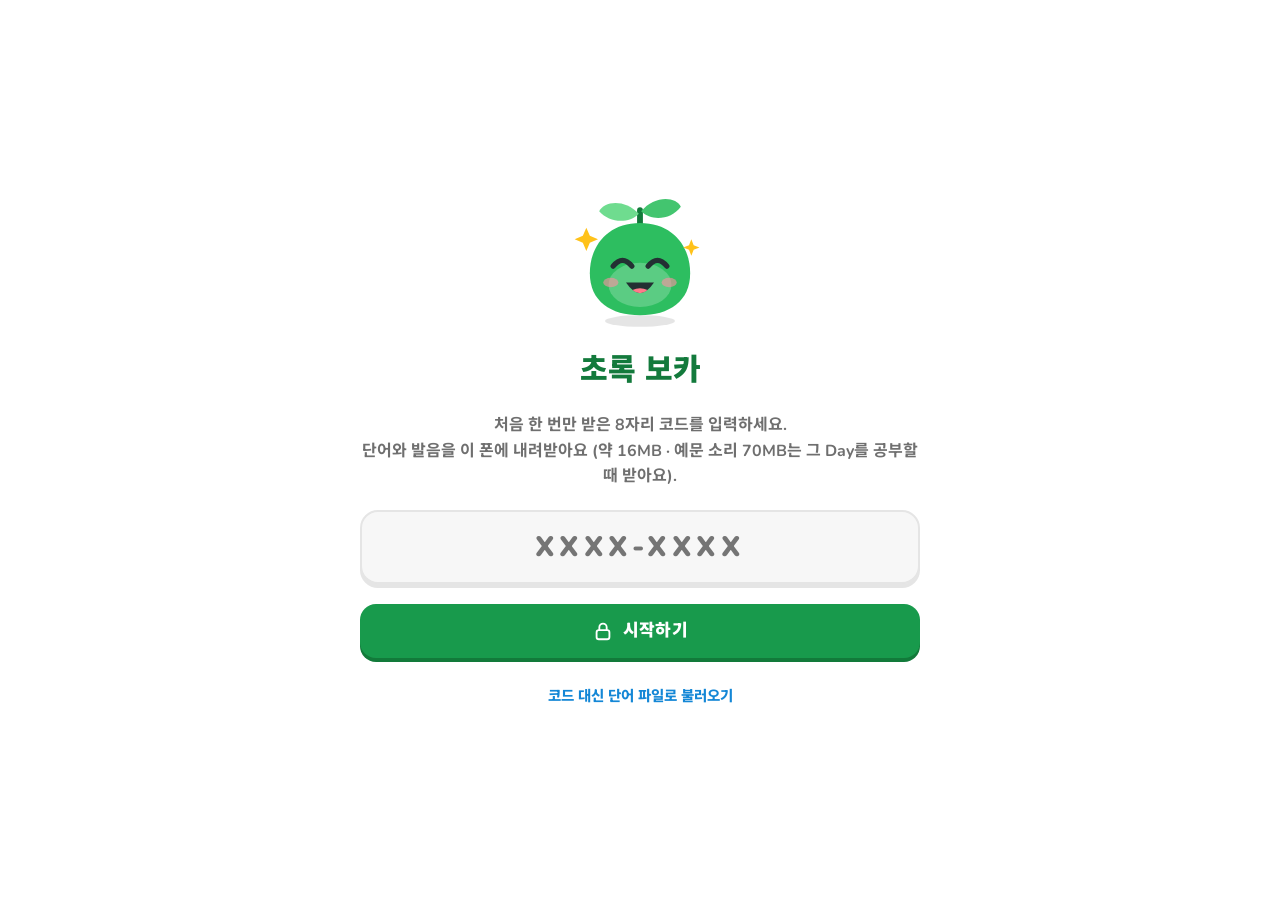
==== commit 3a215912: "v2.1.0: 노랭이 보카 기능을 초록 보카에도 + 버그 수정 - 단어 아래 미국식 발음기호 (단어 소리와 같은 발음 데이터) - 뜻마다 예문 소리 (2,084개), 뜻마다 풀이(" ====
--- a/index.html
+++ b/index.html
@@ -83,8 +83,9 @@
 .ibtn svg{width:26px;height:26px}
 .card,.panel{background:var(--surface);border:2px solid var(--line);border-radius:var(--r);box-shadow:0 4px 0 var(--line)}
 .sec{display:flex;align-items:baseline;justify-content:space-between;gap:10px;margin-top:6px}
-.sec h2{font-size:19px;font-weight:900}
+.sec h2{font-size:19px;font-weight:900;white-space:nowrap}
 .sec span,.sec button{font-size:14px;color:var(--ink-2);font-weight:700}
+.sec span{text-align:right}
 .eyebrow{font-size:13px;font-weight:800;color:var(--ink-3);letter-spacing:.02em}
 
 /* chunky buttons */
@@ -115,7 +116,7 @@
 .mascot .m-stem{stroke:var(--green-deep);stroke-width:5;stroke-linecap:round;fill:none}
 .mascot .m-leaf1{fill:#6fdc8f}
 .mascot .m-leaf2{fill:#43c56f}
-.mascot .m-blob{fill:var(--green)}
+.mascot .m-blob{fill:var(--pet,var(--green))}
 .mascot .m-belly{fill:#fff;opacity:.22}
 .mascot .m-pupil{fill:var(--face)}
 .mascot .m-line{stroke:var(--face);stroke-width:4.5;stroke-linecap:round;stroke-linejoin:round;fill:none}
@@ -318,7 +319,7 @@
 .card3d.flipped{transform:rotateY(180deg)}
 .face{position:absolute;inset:0;border-radius:22px;background:var(--surface);border:2px solid var(--line);box-shadow:0 5px 0 var(--line);backface-visibility:hidden;-webkit-backface-visibility:hidden;display:flex;flex-direction:column;gap:10px;padding:18px 20px 20px;overflow:hidden}
 .face.back{transform:rotateY(180deg);overflow-y:auto;overscroll-behavior:contain}
-.face .say{position:absolute;top:14px;right:14px}
+.face > .say{position:absolute;top:14px;right:14px}   /* only a face's own corner button: the small meaning/example buttons stay in their rows */
 .face .fw{font-weight:900;font-size:clamp(34px,10vw,48px);line-height:1.08;text-align:center;margin:auto 0;text-wrap:balance;overflow-wrap:anywhere;padding-inline:6px}
 .face .fw.long{font-size:clamp(26px,7.6vw,36px)}
 .face .fk{margin:auto 0;display:flex;flex-direction:column;gap:12px;text-align:center}
@@ -538,6 +539,55 @@
 .qnew{align-self:stretch;font-size:14.5px;font-weight:700;line-height:1.45;color:var(--ink);background:var(--blue-soft);border-radius:14px;padding:9px 13px}
 .qnew b{display:block;font-size:12.5px;font-weight:900;color:var(--blue);letter-spacing:.02em;margin-bottom:1px}
 .overall .bar i{background:var(--green)}
+/* cards: meaning, similar words, example with its sound, 풀이 */
+.lword .pos{align-self:center;font-size:13px;font-weight:900;padding:3px 9px;border-radius:999px;background:var(--gold-soft);color:var(--gold-ink);white-space:nowrap}
+.say.sm{width:36px;height:36px;border-radius:11px;box-shadow:0 3px 0 var(--blue-deep)}
+.say.sm svg{width:19px;height:19px}
+.say.sm:active{transform:translateY(3px);box-shadow:0 0 0 var(--blue-deep)}
+.say.alt{background:var(--orange);box-shadow:0 3px 0 var(--orange-deep)}
+.say.alt:active{box-shadow:0 0 0 var(--orange-deep)}
+.kmean{display:flex;align-items:center;gap:10px}
+.kmean .ko{flex:1;min-width:0;font-size:20px;font-weight:900;line-height:1.4}
+.syn2{font-size:14.5px;font-weight:700;color:var(--ink-2)}
+.syn2 span{font-weight:800;color:var(--ink)}
+.exbox{border-top:2px dashed var(--line);padding-top:12px;display:flex;flex-direction:column;gap:5px}
+.exrow{display:flex;align-items:flex-start;gap:10px}
+.exrow p{flex:1;min-width:0}
+.exbox .exs{font-size:17px;font-weight:700;line-height:1.5;color:var(--ink)}
+.exbox .exs b{color:var(--green-ink);font-weight:900}
+.exbox .exk{font-size:15px;font-weight:600;line-height:1.5;color:var(--ink-2)}
+details.howto{border-radius:14px;background:var(--surface-2);padding:2px 12px}
+details.howto summary{cursor:pointer;list-style:none;font-size:14.5px;font-weight:900;color:var(--blue);padding:9px 0}
+details.howto summary::-webkit-details-marker{display:none}
+details.howto summary::after{content:" ▾"}
+details.howto[open] summary::after{content:" ▴"}
+.chunks{display:flex;flex-wrap:wrap;gap:6px;padding-bottom:10px}
+.chunks .ck{display:flex;flex-direction:column;gap:2px;padding:6px 9px;border-radius:10px;background:var(--surface);border:2px solid var(--line)}
+.chunks .ck b{font-size:15.5px;font-weight:800;color:var(--ink)}
+.chunks .ck small{font-size:13px;font-weight:700;color:var(--ink-2)}
+.tip{font-size:14px;font-weight:700;line-height:1.45;color:var(--ink);padding-bottom:10px}
+.tip b{display:inline-block;margin-right:6px;font-size:12px;font-weight:900;padding:1px 7px;border-radius:999px;background:var(--gold-soft);color:var(--gold-ink)}
+.fb .ans .exrow .say{flex:none}
+.fb details.howto{margin-top:8px;background:var(--surface)}
+.lword .pos{margin-right:auto}
+.lword .wcol{display:flex;flex-direction:column;gap:3px;min-width:0}
+.lword .ipa{font-family:system-ui,-apple-system,'Segoe UI',Roboto,'Noto Sans',sans-serif;font-size:16px;font-weight:500;color:var(--ink-2);letter-spacing:.01em;overflow-wrap:anywhere}
+.sense{display:flex;flex-direction:column;gap:10px}
+.sense+.sense{border-top:2px solid var(--line);padding-top:12px}
+.kmean .no{width:24px;height:24px;border-radius:8px;background:var(--green-soft);color:var(--green-ink);font-size:13px;font-weight:900;display:grid;place-items:center;flex:none}
+/* the face turned away is not painted once the flip is over (the one turning in shows at once) */
+.card3d .face{transition:visibility 0s}
+.card3d:not(.flipped) .face.back,.card3d.flipped .face.front{visibility:hidden;transition:visibility 0s .46s}
+/* 풀이 chunks are buttons: tap to hear that part */
+.chunks .ck{font:inherit;text-align:left;cursor:pointer;color:inherit;transition:transform .08s,border-color .12s}
+.chunks .ck:active{transform:translateY(2px);border-color:var(--blue)}
+.chunks .ck.playing{border-color:var(--blue);background:var(--blue-soft)}
+.ckhint{font-size:12.5px;font-weight:800;color:var(--ink-3);padding-bottom:6px}
+/* pick every meaning */
+.qcount{display:inline-block;margin-left:6px;font-size:13px;font-weight:900;padding:2px 9px;border-radius:999px;background:var(--blue-soft);color:var(--blue);vertical-align:3px}
+.opts.multi .opt.sel{border-color:var(--blue);background:var(--blue-soft)}
+.opts.multi .opt.sel .k{background:var(--blue);color:#fff}
+.opts.multi .opt.missed{outline:3px dashed var(--green);outline-offset:-3px}
 
 </style>
 </head>
@@ -577,10 +627,10 @@
 <div class="toast" id="toast" role="status" hidden></div>
 <canvas id="confetti" hidden></canvas>
 <input type="file" id="filePick" class="vh" tabindex="-1" aria-hidden="true">
-<script>window.__CV__ = {"mode": "pwa", "version": "2.0.11", "crypto": {"salt": "5XuliZAP9T9FrI1CC7f7sg==", "iter": 600000}, "data": {"words": "data/words.bin", "rev": "cb50622ae41f"}, "audio": {"base": "data/audio/", "enc": true, "v": "5c2459ab44", "days": [1, 2, 3, 4, 5, 6, 7, 8, 9, 10, 11, 12, 13, 14, 15, 16, 17, 18, 19, 20, 21, 22, 23, 24, 25, 26, 27, 28, 29, 30]}};</script>
+<script>window.__CV__ = {"mode": "pwa", "version": "2.1.0", "app": {"id": "chorok", "name": "초록 보카", "pet": "초록이", "keys": "cv2", "cache": "cv", "backup": "chorok-voca-backup", "wordsFile": "chorok-voca", "v1": "chorok-voca-v1", "koSay": false, "paceScope": "책 끝까지", "pace": {"5": "약 1년 · 하루 40~100문제", "10": "약 6개월 · 하루 80~170문제", "15": "약 4개월 · 하루 130~220문제", "20": "약 3개월 · 하루 180~270문제", "30": "약 2개월 · 하루 250~330문제"}, "intro": "하루에 새 단어 몇 개씩 할까요? 매일 정한 만큼 새 단어가 나오고, 그날 복습할 단어는 제가 챙겨서 '오늘의 학습'에 넣어 드려요.", "about": "TOEFL 초록 단어책 Day 01–{last}, {count}단어. 캡처본을 OCR한 뒤 원본 이미지와 한 줄씩 대조해 정리했고, 원문 오타를 고쳤거나 확인이 필요한 단어에는 ※ 메모가 있어요. 예문·해석·풀이는 Claude가 새로 쓰고 따로 한 번 더 검토했어요."}, "crypto": {"salt": "5XuliZAP9T9FrI1CC7f7sg==", "iter": 600000}, "data": {"words": "data/words.bin", "rev": "e2d0d1c515b0"}, "audio": {"base": "data/audio/", "enc": true, "v": "5c2459ab44", "vs": {"1": "0e9d02fdde", "2": "71e3a5eec0", "3": "71ddd01189", "4": "cd8f735b8c", "5": "2b2732490a", "6": "2458ea05a5", "7": "3287039d86", "8": "8e56b7c092", "9": "0bd030ca10", "10": "5ee96bf7a8", "11": "11f9fc7065", "12": "b4828e98d9", "13": "f84906abfb", "14": "e3b9d2a850", "15": "b0815546ec", "16": "6d0658f486", "17": "42fa9a27c2", "18": "f630d82a94", "19": "2c8b755f73", "20": "cbc76bce35", "21": "d1657e5cc7", "22": "b71288e3c9", "23": "fc81215d09", "24": "2fcf49920c", "25": "d0dde38a56", "26": "edafff87a5", "27": "012663ad96", "28": "4bd8a2a8af", "29": "6a24942131", "30": "9c9a97cad9"}, "days": [1, 2, 3, 4, 5, 6, 7, 8, 9, 10, 11, 12, 13, 14, 15, 16, 17, 18, 19, 20, 21, 22, 23, 24, 25, 26, 27, 28, 29, 30], "mb": 16, "xs": {"1": "0b00040d53", "2": "2eb4fd827d", "3": "ddf4c0c868", "4": "3e0cf4e93a", "5": "eac2434611", "6": "0cc42f52c4", "7": "f2904fa29e", "8": "69059c695a", "9": "b1ab864687", "10": "91f8b3617f", "11": "4861c59db1", "12": "6d3015a8f6", "13": "c1dafeb69c", "14": "acbde7ba5d", "15": "50fd006b34", "16": "3b5ed97a29", "17": "05c94544fe", "18": "fa88234f98", "19": "8c7a3dd8ef", "20": "3269525f64", "21": "c745541562", "22": "7231c75fc6", "23": "a423bf81c8", "24": "1df7e756d1", "25": "81ca994d19", "26": "7a66ab6cf8", "27": "ac4166fb88", "28": "32d2a6fc45", "29": "a2daae0312", "30": "1f793b2a32"}, "xmb": 70}};</script>
 <script></script>
 <script>
-/* 초록 보카 core logic: words, spaced repetition, question generation, lessons and tests.
+/* 초록 보카 / 노랭이 보카 core logic (both apps): words, spaced repetition, question generation, lessons and tests.
    No DOM access, so the same file runs in the page and in the node tests. */
 const Logic = (() => {
   'use strict';
@@ -589,8 +639,8 @@
   const MAXBOX = INTERVAL.length - 1;
   const MASTER = 5;                                 // box at which a word counts as mastered
   const DAYMS = 864e5, SHIFT = 4 * 36e5;            // a study day rolls over at 4am local time
-  const LESSON_NEW = 5, LESSON_REV = 5, REVIEW_LESSON = 10;   // a lesson: 5 new words + up to 5 reviews, or 10 reviews
-  const MIX_TYPES = ['mcq-ko', 'mcq-en', 'syn', 'listen', 'spell', 'cloze', 'ctx', 'dict'];
+  const LESSON_NEW = 5, LESSON_REV = 5, REVIEW_LESSON = 10, DAILY_TEST = 10;   // a lesson: 5 new words + up to 5 reviews, or 10 reviews
+  const MIX_TYPES = ['mcq-ko', 'mcq-en', 'syn', 'listen', 'spell', 'cloze', 'ctx', 'dict', 'multi'];
   const AUDIO_TYPES = ['listen', 'dict'];
 
   const dayNum = (t = Date.now()) => { const d = new Date(t - SHIFT); return Math.floor((d.getTime() - d.getTimezoneOffset() * 6e4) / DAYMS); };
@@ -633,10 +683,22 @@
     }
     return out;
   }
+  // 풀이 chunks may be stored as word counts over the example ([[2, 2, 3], korean]) -> ["I sent / my resume / ...", korean]
+  function unchunk(ch, ex) {
+    if (!Array.isArray(ch) || !Array.isArray(ch[0])) return Array.isArray(ch) ? ch : null;
+    const ws = String(ex || '').trim().split(/\s+/), out = [];
+    let i = 0;
+    for (const n of ch[0]) { out.push(ws.slice(i, i + n).join(' ')); i += n; }
+    return [out.join(' / '), ch[1]];
+  }
   function prepare(rows) {
     const words = rows.map((r, i) => {
-      const senses = r[3].map(s => ({ en: s[0] || '', ko: s[1] || '', ex: s[2] || '', exKo: s[3] || '' }));
+      // a sense: similar words, meaning, example, its Korean, and the example's 풀이 (chunks [english, korean] and a tip)
+      const senses = r[3].map(s => ({ en: s[0] || '', ko: s[1] || '', ex: s[2] || '', exKo: s[3] || '', ch: unchunk(s[4], s[2]), tip: s[5] || '', ct: Array.isArray(s[6]) ? s[6] : null }));
       const e = { id: r[0] + '-' + r[1], d: r[0], n: r[1], w: r[2], senses, note: r[4] || '', fix: r[5] || '', i };
+      const x = r[6] || {};   // beginner card: part of speech, words to speak, words the example uses, chunks, tip, grammar pattern
+      e.pk = x.pos || ''; e.say = x.say || ''; e.hit = x.hit || ''; e.pat = !!x.pat; e.ipa = x.ipa || '';
+      if (senses[0] && !senses[0].ch && !senses[0].tip) { senses[0].ch = unchunk(x.ch, senses[0].ex); senses[0].tip = x.tip || ''; senses[0].ct = Array.isArray(x.ct) ? x.ct : null; }   // 노랭이 cards keep them per word
       e.key = e.w.toLowerCase();
       e.pos = posOf(senses[0].ko || '');
       e.stems = stems(senses.map(s => s.ko).join(','));
@@ -702,7 +764,7 @@
   function splitEx(e, si) {
     const ex = e.senses[si] && e.senses[si].ex;
     if (!ex) return null;
-    const m = new RegExp('(^|[^A-Za-z-])(' + e.w.replace(/[.*+?^${}()|[\]\\]/g, '\\$&') + ')(?![A-Za-z-])', 'i').exec(ex);
+    const m = new RegExp('(^|[^A-Za-z-])(' + (e.hit || e.w).replace(/[.*+?^${}()|[\]\\]/g, '\\$&') + ')(?![A-Za-z-])', 'i').exec(ex);
     if (!m) return null;
     const at = m.index + m[1].length;
     return [ex.slice(0, at), ex.slice(at, at + m[2].length), ex.slice(at + m[2].length)];
@@ -712,6 +774,7 @@
     return ok.length ? pick(ok) : -1;
   }
   function qCloze(W, e, typed) {   // fill the blank in the example sentence
+    if (e.pat) return null;   // a pattern ("be eligible to do") does not appear word for word in its sentence
     const si = exSense(e);
     if (si < 0) return null;
     const parts = splitEx(e, si);
@@ -746,14 +809,34 @@
     }, taken);
     return finish({ t: 'syn', id: e.id }, correct, [correct, ...ds]);
   }
+  // every meaning of a word that has several: one per sense (초록), or the items of its one meaning ("공석, 결원, 개장")
+  function meaningItems(e) {
+    if (e.senses.length > 1) return e.senses.map(s => s.ko).filter(Boolean);
+    return String((e.senses[0] && e.senses[0].ko) || '').split(/[,;]/).map(x => x.trim()).filter(Boolean);
+  }
+  const multiOK = e => new Set(meaningItems(e)).size >= 2;
+  function qMulti(W, e) {   // pick every meaning: up to 4 of the word's own, the rest (to 6 options) from unrelated words
+    const own = shuffle([...new Set(meaningItems(e))]).slice(0, 4);
+    if (own.length < 2) return null;
+    const perSense = e.senses.length > 1;
+    const optionOf = c => {
+      const items = perSense ? c.senses.map(s => s.ko).filter(Boolean) : meaningItems(c);
+      return items.length ? pick(items) : null;
+    };
+    const ds = draw(tiers(W, e, c => !related(c, e)), 6 - own.length, optionOf, new Set(meaningItems(e)));
+    if (ds.length < 6 - own.length) return null;
+    const opts = shuffle([...own, ...ds]);
+    return { t: 'multi', id: e.id, si: 0, opts, ans: own.map(o => opts.indexOf(o)).sort((a, b) => a - b) };
+  }
   function makeQuestion(W, id, type, hasAudio) {
     const e = W.byId.get(id);
     if (!e) return null;
     if (type === 'listen' && !hasAudio) type = 'mcq-ko';
     if (type === 'dict' && !hasAudio) type = 'spell';
+    if (e.pat && ['spell', 'spell1', 'dict', 'clozet', 'cloze'].includes(type)) type = 'mcq-en';   // patterns are not typed
     const order = { 'mcq-ko': ['mcq-ko'], listen: ['listen', 'mcq-ko'], 'mcq-en': ['mcq-en', 'mcq-ko'], syn: ['syn', 'mcq-en', 'mcq-ko'],
       spell: ['spell'], spell1: ['spell1'], dict: ['dict'], cloze: ['cloze', 'mcq-en', 'mcq-ko'], clozet: ['clozet', 'spell1'],
-      ctx: ['ctx', 'syn', 'mcq-en', 'mcq-ko'], card: ['card'] }[type] || ['mcq-ko'];
+      ctx: ['ctx', 'syn', 'mcq-en', 'mcq-ko'], kotype: ['kotype', 'mcq-ko'], multi: ['multi', 'mcq-ko'], card: ['card'] }[type] || ['mcq-ko'];
     for (const t of order) {
       let q = null;
       if (t === 'mcq-ko' || t === 'listen') q = qMeaning(W, e, t);
@@ -761,6 +844,8 @@
       else if (t === 'syn') q = qSynonym(W, e);
       else if (t === 'spell' || t === 'spell1') q = { t: 'spell', id, si: senseIndex(e), lead: t === 'spell1' ? 1 : 0 };   // lead: letters shown up front
       else if (t === 'dict') q = { t: 'dict', id, si: senseIndex(e) };
+      else if (t === 'kotype') q = e.senses[0] && e.senses[0].ko ? { t: 'kotype', id, si: 0 } : null;
+      else if (t === 'multi') q = qMulti(W, e);
       else if (t === 'cloze' || t === 'clozet') q = qCloze(W, e, t === 'clozet');
       else if (t === 'ctx') q = qContext(W, e);
       else if (t === 'card') q = { t: 'card', id };
@@ -768,12 +853,36 @@
     }
     return { t: 'card', id };
   }
+  // writing the Korean meaning: accept any listed meaning, with or without brackets, a 하다-type ending, or the particle
+  // that follows ~ ("~에 지원하다" also passes as "지원하다"); anything else goes to the learner's own judgement
+  const KO_TAIL = /(시키다|하다|되다|이다|하는|되는|적인|적으로|스러운|스럽게|하게|한|된|히|게|다)$/;
+  const koFlat = s => String(s).replace(/[^가-힣a-zA-Z0-9]/g, '');
+  function koVariants(ko) {
+    const out = new Set();
+    const add = v => { if (!v) return; out.add(v); const stem = v.replace(KO_TAIL, ''); if (stem.length >= 2) out.add(stem); };
+    for (const item of String(ko).split(/[,;·/]/)) {
+      for (const v0 of [item.replace(/\([^)]*\)/g, ' '), item]) {
+        const v1 = v0.replace(/\s+/g, ' ').trim();
+        add(koFlat(v1));
+        if (/^~/.test(v1)) add(koFlat(v1.replace(/^~\s*(을|를|에게|에서|에|의|와|과|으로|로|이|가|은|는)?\s*/, '')));
+        if (/\b[AB]\b/.test(v1)) add(koFlat(v1.replace(/\b[AB]\s*(을|를|에게|에서|에|의|와|과|으로|로|이|가|은|는)?\s*/g, '')));   // "A 를 B 로 한정하다" -> 한정하다
+      }
+    }
+    return out;
+  }
+  function checkKo(e, input) {   // several meanings typed together pass only if each one does
+    const vs = koVariants(e.senses.map(s => s.ko).join(','));
+    const parts = String(input).split(/[,;·/]/).map(koFlat).filter(Boolean);
+    return parts.length > 0 && parts.every(a => { const stem = a.replace(KO_TAIL, ''); return vs.has(a) || (stem.length >= 2 && vs.has(stem)); });
+  }
   const normSpell = s => String(s).toLowerCase().replace(/[^a-z]/g, '');
   const checkSpell = (e, input) => normSpell(input).length > 0 && normSpell(input) === normSpell(e.w);
 
   /* ---------- state ---------- */
+  const DEF_EXTRA = {};
+  function configure(o) { Object.assign(DEF_EXTRA, o || {}); }   // an app's own defaults (노랭이 reads meanings aloud)
   function defaultSettings() {
-    return { daily: 10, goal: 50, start: 1, review: 'quiz', spell: true, sfx: true, say: true, silent: true, koSay: false, repeat: 2, front: 'en', theme: 'system' };
+    return { daily: 10, goal: 50, start: 1, review: 'quiz', spell: true, sfx: true, say: true, silent: true, koSay: false, repeat: 2, front: 'en', theme: 'system', ...DEF_EXTRA };
   }
   function newState() {
     return { v: 2, prog: {}, stars: {}, wrong: {}, days: {}, tests: [], nt: null, best: 0, xpTotal: 0, settings: defaultSettings(), session: null, spots: {} };
@@ -787,7 +896,7 @@
     }
     out.prog = prog;
     for (const key of ['stars', 'wrong', 'days', 'spots', 'seenTypes']) if (!out[key] || typeof out[key] !== 'object' || Array.isArray(out[key])) out[key] = {};
-    if (out.today && (typeof out.today.d !== 'number' || !Array.isArray(out.today.steps))) out.today = null;
+    if (out.today && (typeof out.today.d !== 'number' || out.today.v !== 2 || typeof out.today.rev0 !== 'number')) out.today = null;   // keep today's plan across reloads
     if (!Array.isArray(out.tests)) out.tests = [];
     // a half-done lesson from before short lessons is dropped; its answers are already in prog
     if (out.lesson && out.lesson.v !== 3 && out.lesson.i < (out.lesson.steps || []).length) out.lesson = null;
@@ -879,6 +988,9 @@
     const left = revLeft - Math.min(revLeft, pendingNew * LESSON_REV);
     const total = Math.max(left, P.rev0 - newTotal * LESSON_REV);
     if (total > 0) steps.push({ kind: 'rev', done: revLeft === 0, nNew: 0, nRev: Math.min(REVIEW_LESSON, left || revLeft), left, total });
+    // the day closes with a short writing test on today's new words (grammar patterns are asked for their meaning)
+    const todays = ids.filter(id => W.byId.has(id)), dd = state.days[dayKey(T)];
+    if (todays.length >= 3) steps.push({ kind: 'test', done: !!(dd && dd.dtest), nNew: 0, nRev: 0, n: Math.min(DAILY_TEST, todays.length) });
     const next = steps.findIndex(x => !x.done);
     return { steps, next, finished: next < 0, left: { rev: revLeft, fresh: freshLeft } };
   }
@@ -913,7 +1025,7 @@
       .sort((a, b) => state.prog[a.id][1] - state.prog[b.id][1] || state.prog[a.id][0] - state.prog[b.id][0] || a.i - b.i)
       .map(e => e.id);
     const rev = pendingNew.concat(due).slice(0, fresh.length ? LESSON_REV : REVIEW_LESSON);
-    const steps = shuffle(rev.map(id => ntSet.has(id) ? { k: 'q', id, qt: 'mcq-ko', nw: 1 } : { k: 'q', id, qt: reviewType(state.prog[id][0], s, hasAudio) }));
+    const steps = shuffle(rev.map(id => ntSet.has(id) ? { k: 'q', id, qt: 'mcq-ko', nw: 1 } : { k: 'q', id, qt: s.review !== 'card' && multiOK(W.byId.get(id)) && state.prog[id][0] >= 2 && rand() < 0.3 ? 'multi' : reviewType(state.prog[id][0], s, hasAudio) }));
     for (const id of fresh) steps.push({ k: 'learn', id });
     for (const id of shuffle(fresh.slice())) steps.push({ k: 'q', id, qt: 'mcq-ko', nw: 1 });
     if (fresh.length >= 3) steps.push({ k: 'match', ids: shuffle(fresh.slice()) });
@@ -1008,11 +1120,23 @@
     if (range.t === 'ids') return (range.ids || []).filter(id => W.byId.has(id));
     return [];
   }
+  // 'write': a mixed writing test in three blocks, about a third each — meaning -> English (first letter shown),
+  // sound -> English, then English -> Korean meaning last, so the keyboard switches to Korean only once.
+  // Grammar patterns are only asked for their meaning.
+  function writeSteps(W, ids, hasAudio) {
+    const pats = ids.filter(id => W.byId.get(id).pat), rest = ids.filter(id => !W.byId.get(id).pat);
+    const nKo = Math.min(ids.length, Math.max(pats.length, Math.round(ids.length / 3)));
+    const nEn = ids.length - nKo, nSp = hasAudio ? Math.ceil(nEn / 2) : nEn;
+    return rest.map((id, i) => ({ k: 'q', id, qt: i < nSp ? 'spell1' : i < nEn ? 'dict' : 'kotype' }))
+      .concat(pats.map(id => ({ k: 'q', id, qt: 'kotype' })));
+  }
   function buildTest(state, W, spec, T) {
     let ids = rangeIds(state, W, spec.range, T);
+    if (spec.qt === 'multi') ids = ids.filter(id => multiOK(W.byId.get(id)));   // only words that have several meanings
     ids = spec.range.t === 'ids' ? ids.slice() : shuffle(ids.slice());
     if (spec.count && spec.count < ids.length) ids = ids.slice(0, spec.count);
-    const steps = ids.map(id => ({ k: 'q', id, qt: spec.qt === 'mix' ? pick(spec.hasAudio ? MIX_TYPES : MIX_TYPES.filter(t => !AUDIO_TYPES.includes(t))) : spec.qt }));
+    const steps = spec.qt === 'write' ? writeSteps(W, ids, spec.hasAudio)
+      : ids.map(id => ({ k: 'q', id, qt: spec.qt === 'mix' ? pick(spec.hasAudio ? MIX_TYPES : MIX_TYPES.filter(t => !AUDIO_TYPES.includes(t))) : spec.qt }));
     return { kind: 'test', T, created: Date.now(), spec, steps, i: 0, answers: [], stat: { ok: 0, n: 0, xp: 0, combo: 0, maxCombo: 0, ms: 0 } };
   }
   function answerTest(state, X, correct) {
@@ -1039,6 +1163,7 @@
   }
   function finishTest(state, X) {
     const bonus = X.stat.n ? 5 : 0, ds = dayStats(state, X.T);
+    if (X.spec && X.spec.daily) ds.dtest = true;   // today's spelling test is done
     X.stat.xp += bonus; addXp(state, ds, bonus);
     ds.tests = (ds.tests || 0) + 1;
     const wrongIds = X.answers.filter(a => !a[1]).map(a => a[0]);
@@ -1050,8 +1175,8 @@
   function clearWrong(state, id) { delete state.wrong[id]; }
 
   return {
-    INTERVAL, MAXBOX, MASTER, MIX_TYPES, LESSON_NEW, LESSON_REV, REVIEW_LESSON, dayNum, dayKey, seed, shuffle, pick,
-    stems, posOf, synonymsOf, prepare, related, makeQuestion, splitEx, checkSpell, normSpell,
+    INTERVAL, MAXBOX, MASTER, MIX_TYPES, LESSON_NEW, LESSON_REV, REVIEW_LESSON, DAILY_TEST, dayNum, dayKey, seed, shuffle, pick,
+    stems, posOf, synonymsOf, prepare, related, makeQuestion, splitEx, checkSpell, normSpell, checkKo, configure, meaningItems, multiOK,
     defaultSettings, newState, sanitize, fromV1, dayStats, dayMet, addXp, streak, touchBest,
     pickNew, ensurePlan, refreshPlan, todayPlan, dayPlan, planStatus, statusOf,
     buildLesson, lessonUnits, answerLesson, answerMatch, finishLesson,
@@ -1076,6 +1201,11 @@
 const standalone = window.matchMedia('(display-mode: standalone)').matches || window.navigator.standalone === true;
 const isIOS = /iPhone|iPad|iPod/.test(navigator.userAgent) || (navigator.platform === 'MacIntel' && navigator.maxTouchPoints > 1);
 const PWA = CFG.mode === 'pwa';
+// which app this build is: 초록 보카 (TOEFL) or 노랭이 보카 (a beginner's book); both run this same code
+const APP = Object.assign({ id: 'chorok', name: '초록 보카', pet: '초록이', keys: 'cv2', cache: 'cv', backup: 'chorok-voca-backup', wordsFile: '', v1: '',
+  koSay: false, pace: {}, paceScope: '책 끝까지', intro: '', about: '' }, CFG.app || {});
+L.configure({ koSay: APP.koSay });
+if (APP.color) document.documentElement.style.setProperty('--pet', APP.color);
 const vibrate = p => { try { if (navigator.vibrate) navigator.vibrate(p); } catch (e) {} };
 const today = () => L.dayNum();
 const mmss = ms => { const s = Math.round(ms / 1000); return Math.floor(s / 60) + ':' + pad2(s % 60); };
@@ -1131,7 +1261,7 @@
   return `<svg viewBox="0 0 ${size} ${size}" aria-hidden="true"><circle cx="${size / 2}" cy="${size / 2}" r="${r}" fill="none" stroke="${track}" stroke-width="${stroke}"/>${arcs}</svg>`;
 };
 
-function mascot(mood = 'idle', cls = '') {   // 초록이: an original sprout character; CSS picks the face for data-mood
+function mascot(mood = 'idle', cls = '') {   // the app's sprout character (초록이 / 노랭이); CSS picks the face for data-mood
   return `<svg class="mascot ${cls}" data-mood="${mood}" viewBox="0 0 120 120" aria-hidden="true">
   <ellipse class="m-shadow" cx="60" cy="114" rx="30" ry="5"/>
   <g class="m-all">
@@ -1156,7 +1286,7 @@
 
 /* ---------- words data ---------- */
 let W = null;
-const K_WORDS = 'cv2-words', K_KEY = 'cv2-key', K_STATE = 'cv2-state', K_AT = 'cv2-at';
+const K_WORDS = APP.keys + '-words', K_KEY = APP.keys + '-key', K_STATE = APP.keys + '-state', K_AT = APP.keys + '-at';   // both apps share one origin: each keeps its own keys
 function storedRows() {
   if (!PWA) return window.__CV_WORDS__ || null;
   try {
@@ -1198,7 +1328,7 @@
     try {
       const raw = localStorage.getItem(K_STATE);
       if (raw) return JSON.parse(raw);
-      const v1 = localStorage.getItem('chorok-voca-v1');
+      const v1 = APP.v1 && localStorage.getItem(APP.v1);
       if (v1) return L.fromV1(JSON.parse(v1));
     } catch (e) {}
     return null;
@@ -1290,14 +1420,14 @@
 }
 window.addEventListener('storage', ev => { if (ev.key === K_AT && state && W && Local.at() > (state.at || 0)) adoptStored(); });
 document.addEventListener('visibilitychange', () => {
-  if (document.visibilityState === 'hidden') { pauseTimers(); flush(); if (Cloud.ready) Cloud.flush(); }
-  else { if (Q) Q.t0 = Date.now(); if (state && W && Local.at() > (state.at || 0)) adoptStored(); }
+  if (document.visibilityState === 'hidden') { pauseTimers(); flush(); Sound.release(); if (Cloud.ready) Cloud.flush(); }
+  else { if (Q) Q.t0 = Date.now(); Sound.check(); if (state && W && Local.at() > (state.at || 0)) adoptStored(); }
 });
-window.addEventListener('pagehide', () => { flush(); if (Cloud.ready) Cloud.flush(); });
+window.addEventListener('pagehide', () => { flush(); Sound.release(); if (Cloud.ready) Cloud.flush(); });
 
 /* ---------- sound ---------- */
 const Sound = {
-  _ctx: null, bus: null, vbus: null, primed: false,
+  _ctx: null, bus: null, vbus: null, primed: false, stuck: false,
   ctx() {
     if (this._ctx) return this._ctx;
     const AC = window.AudioContext || window.webkitAudioContext;
@@ -1308,16 +1438,57 @@
     this.vbus = this._ctx.createGain(); this.vbus.gain.value = 1; this.vbus.connect(master);
     return this._ctx;
   },
-  session() {
-    try { if (navigator.audioSession) navigator.audioSession.type = state && state.settings.silent ? 'playback' : 'auto'; } catch (e) {}
+  // iOS can leave the context "interrupted" (web-audio-api issue 2585) or "running" with a frozen clock after the app
+  // comes back (WebKit bug 263627): resume it on every tap, and make a fresh one when it does not come back
+  reset() {
+    const old = this._ctx;
+    this._ctx = null; this.primed = false;
+    if (old) { try { old.close(); } catch (e) {} }
+    return this.ctx();
+  },
+  wake() {   // called on every tap, inside the user gesture
+    const c = this._ctx;
+    if (!c) return;
+    if (this.stuck || c.state === 'closed') { this.stuck = false; this.reset(); this.unlock(); return; }
+    if (c.state !== 'running') c.resume().catch(() => {});
+  },
+  check() {   // after coming back to the app: a context that is not really running gets replaced on the next tap
+    const c = this._ctx;
+    if (!c) return;
+    const t0 = c.currentTime;
+    setTimeout(() => { if (c === this._ctx && (c.state !== 'running' || c.currentTime === t0)) this.stuck = true; }, 350);
+  },
+  async ready() {   // -> a running context, or null (the next tap replaces a stuck one, inside its user activation)
+    const c = this.ctx();
+    if (!c || this.stuck) return null;
+    if (c.state !== 'running') { try { await Promise.race([c.resume(), sleep(1500)]); } catch (e) {} }
+    if (c.state === 'running') return c;
+    this.stuck = true;
+    return null;
+  },
+  // iOS: 'playback' lets sounds through the silent switch, but while it is set and the context runs, Safari treats the page
+  // as now-playing media and shows it at the top of the screen (w3c/mediasession issue 378). So claim it only while a
+  // sound plays (ms: how long) and hand it back right after.
+  release() { clearTimeout(this.relT); this.relAt = 0; try { if (navigator.audioSession) navigator.audioSession.type = 'auto'; } catch (e) {} },
+  session(ms = 0) {
+    const na = navigator.audioSession;
+    if (!na) return;
+    const want = state && state.settings.silent ? 'playback' : 'auto', until = Date.now() + ms + 1200;
+    try { if (na.type !== want) na.type = want; } catch (e) {}
+    if (until <= (this.relAt || 0)) return;   // a longer sound is still playing: keep its later release
+    this.relAt = until;
+    clearTimeout(this.relT);
+    this.relT = setTimeout(() => { this.relAt = 0; try { na.type = 'auto'; } catch (e) {} }, ms + 1200);
   },
   unlock() {
-    this.session();
     const c = this.ctx();
     if (!c) return;
-    if (c.state === 'suspended') c.resume().catch(() => {});
+    if (c.state !== 'running') c.resume().catch(() => {});
     if (!this.primed) {
       try { const b = c.createBuffer(1, 1, 22050); const s = c.createBufferSource(); s.buffer = b; s.connect(c.destination); s.start(0); this.primed = true; } catch (e) {}
+    }
+    if (!this.spoke && 'speechSynthesis' in window) {   // iOS lets the page speak later only after one utterance inside a tap
+      try { const u = new SpeechSynthesisUtterance(' '); u.volume = 0; speechSynthesis.speak(u); this.spoke = true; } catch (e) {}
     }
   },
   note(f, t, d, o = {}) {
@@ -1344,7 +1515,8 @@
     if (!state || !state.settings.sfx) return;
     const c = this.ctx();
     if (!c) return;
-    if (c.state === 'suspended') c.resume().catch(() => {});
+    this.session(1700);
+    if (c.state !== 'running') c.resume().catch(() => {});
     const t = c.currentTime + 0.015, N = (f, at, d, o) => this.note(f, t + at, d, o);
     try {
       if (name === 'right') { N(880, 0, 0.16, { g: 0.2, type: 'triangle' }); N(1318.5, 0.085, 0.3, { g: 0.2, type: 'triangle' }); N(2637, 0.085, 0.14, { g: 0.035 }); }
@@ -1382,6 +1554,7 @@
       const best = v.find(v => /premium|enhanced|neural|natural/i.test(v.name)) || v.find(v => v.lang.replace('_', '-') === lang) || v[0];
       if (best) u.voice = best;
       u.onend = end; u.onerror = end;
+      Sound.session(Math.max(1500, text.length * 110));   // keep the silent-switch-proof session for the whole utterance
       speechSynthesis.speak(u);
       setTimeout(end, 5000);
     } catch (e) { end(); }
@@ -1390,13 +1563,23 @@
 const Voice = {
   packs: new Map(), bufs: new Map(), order: [], cur: null, failed: false, tok: 0,
   available() { return !!(CFG.audio && (!CFG.audio.enc || localStorage.getItem(K_KEY))) && !this.failed; },
-  url(d) { return CFG.audio.base + 'd' + pad2(d) + (CFG.audio.ext || '.bin') + (CFG.audio.enc && CFG.audio.v ? '?v=' + CFG.audio.v : ''); },
-  pack(d) {
-    if (!this.packs.has(d)) {
-      this.packs.set(d, (async () => {
+  // dNN: a Day's word clips; xNN: its example clips (when the build splits them: CFG.audio.xs). Each pack has its own version
+  url(d, x) {
+    const a = CFG.audio, v = x ? a.xs[d] : (a.vs && a.vs[d]) || a.v;
+    return a.base + (x ? 'x' : 'd') + pad2(d) + (a.ext || '.bin') + (a.enc && v ? '?v=' + v : '');
+  },
+  pack(d, x) {
+    x = !!(x && CFG.audio.xs);
+    const pk = (x ? 'x' : 'd') + d;
+    if (x) {   // example packs are big (about 2 MB): keep the 3 used last
+      this.xorder = (this.xorder || []).filter(k => k !== pk); this.xorder.push(pk);
+      while (this.xorder.length > 3) this.packs.delete(this.xorder.shift());
+    }
+    if (!this.packs.has(pk)) {
+      this.packs.set(pk, (async () => {
         let res = null;
-        if (PWA && 'caches' in window) { try { res = await caches.match(new URL(this.url(d), location.href).href); } catch (e) { res = null; } }
-        if (!res) res = await fetch(this.url(d));
+        if (PWA && 'caches' in window) { try { res = await caches.match(new URL(this.url(d, x), location.href).href); } catch (e) { res = null; } }
+        if (!res) res = await fetch(this.url(d, x));
         if (!res.ok) throw new Error('audio ' + res.status);
         let buf;
         if (CFG.audio.b64) {   // claude.ai serves the packs as base64 text
@@ -1410,45 +1593,140 @@
         const n = dv.getUint16(4, true), base = 6 + n * 10, index = new Map();
         for (let i = 0, p = 6; i < n; i++, p += 10) index.set(dv.getUint16(p, true), [base + dv.getUint32(p + 2, true), dv.getUint32(p + 6, true)]);
         return { buf, index };
-      })().catch(e => { this.packs.delete(d); throw e; }));
+      })().catch(e => { this.packs.delete(pk); throw e; }));
     }
-    return this.packs.get(d);
+    return this.packs.get(pk);
   },
   preload(ids) { const days = new Set(ids.map(id => W.byId.get(id)).filter(Boolean).map(e => e.d)); for (const d of days) this.pack(d).catch(() => {}); },
-  async buffer(e) {
-    if (this.bufs.has(e.id)) return this.bufs.get(e.id);
-    const p = await this.pack(e.d), ent = p.index.get(e.n);
+  async topUp() {   // word packs missing from the cache (a new version changes their URLs): fetch them again, two at a time
+    if (!CFG.audio || !('caches' in window) || !navigator.onLine) return;
+    const store = await caches.open(APP.cache + '-data').catch(() => null);
+    if (!store) return;
+    const queue = CFG.audio.days.slice();
+    const worker = async () => {
+      while (queue.length) {
+        const url = new URL(this.url(queue.shift()), location.href).href;
+        try { if (!(await store.match(url))) await store.add(url); } catch (e) {}
+      }
+    };
+    await Promise.all([worker(), worker()]);
+  },
+  clipKey(e, si) { return si == null ? e.n : e.n + 10000 * (si + 1); },
+  async slice(e, si) {   // the clip's own m4a bytes
+    const p = await this.pack(e.d, si != null), ent = p.index.get(this.clipKey(e, si));
     if (!ent) throw new Error('no clip');
-    const c = Sound.ctx(), slice = p.buf.slice(ent[0], ent[0] + ent[1]);
+    return p.buf.slice(ent[0], ent[0] + ent[1]);
+  },
+  async buffer(e, si) {
+    const key = e.id + (si == null ? '' : 's' + si);
+    if (this.bufs.has(key)) return this.bufs.get(key);
+    const c = Sound.ctx(), slice = await this.slice(e, si);
     const ab = await new Promise((res, rej) => { const r = c.decodeAudioData(slice, res, rej); if (r && r.then) r.then(res, rej); });
-    this.bufs.set(e.id, ab); this.order.push(e.id);
+    this.bufs.set(key, ab); this.order.push(key);
+    const cap = (k) => k.includes('s') ? 1 : 0, nx = this.order.filter(cap).length;   // sentences are long: keep 12 of them, 90 clips in all
+    if (nx > 12) { const i = this.order.findIndex(cap); this.bufs.delete(this.order[i]); this.order.splice(i, 1); }
     if (this.order.length > 90) this.bufs.delete(this.order.shift());
     return ab;
   },
-  stop() { this.tok++; if (this.cur) { try { this.cur.stop(); } catch (e) {} this.cur = null; } try { speechSynthesis.cancel(); } catch (e) {} },
-  async play(id) {
+  stop() {
+    this.tok++;
+    if (this.cur) { try { this.cur.stop(); } catch (e) {} this.cur = null; }
+    if (this.el && !this.el.paused) { try { this.el.pause(); } catch (e) {} }
+    try { speechSynthesis.cancel(); } catch (e) {}
+  },
+  async playEl(e, si, tok) {   // the same clip through an <audio> element, for when Web Audio is stuck
+    const bytes = await this.slice(e, si);
+    if (tok !== this.tok) return;
+    const url = URL.createObjectURL(new Blob([bytes], { type: 'audio/mp4' })), a = this.el || (this.el = new Audio());
+    try {
+      a.src = url;
+      await Promise.race([a.play(), sleep(3000).then(() => { throw new Error('play timeout'); })]);
+      await new Promise(res => { a.onended = res; a.onerror = res; a.onpause = res; setTimeout(res, 20000); });
+    } finally { a.onended = a.onerror = a.onpause = null; try { a.removeAttribute('src'); a.load(); } catch (e) {} URL.revokeObjectURL(url); }
+  },
+  async playPart(id, si, k) {   // one 풀이 chunk: that stretch of the example clip (word timestamps), else the phone's voice
+    const e = W.byId.get(id), s = e && e.senses[si];
+    if (!s) return;
+    const span = s.ct && s.ct[k];
+    Sound.unlock();
+    this.stop();
+    const tok = this.tok;
+    if (span && this.available()) {
+      try {
+        const c = await Sound.ready();
+        if (tok !== this.tok) return;
+        if (c) {
+          const ab = await this.buffer(e, si);
+          if (tok !== this.tok) return;
+          const from = Math.max(0, span[0] - 0.03), dur = Math.max(0.1, Math.min(ab.duration - from, span[1] - from + 0.06));
+          const src = c.createBufferSource();
+          src.buffer = ab; src.connect(Sound.vbus);
+          Sound.session(dur * 1000);
+          let ended = false; src.onended = () => { ended = true; };
+          src.start(0, from, dur);
+          this.cur = src;
+          const t0 = c.currentTime;
+          await sleep(Math.min(260, dur * 1000));
+          if (tok !== this.tok) return;
+          if (ended || c.currentTime > t0) {
+            if (!ended) await new Promise(res => { src.onended = res; setTimeout(res, Math.max(0, dur * 1000 - 260) + 300); });
+            return;
+          }
+          try { src.stop(); } catch (err) {}
+          this.cur = null;
+          Sound.stuck = true;
+        }
+      } catch (err) { if (tok !== this.tok) return; }
+    }
+    if (tok !== this.tok) return;
+    await tts(s.ch ? s.ch[0].split(/\s*\/\s*/)[k] || '' : '', 'en-US');
+  },
+  async play(id, si) {   // si: the example sentence of that sense instead of the word
     const e = W.byId.get(id);
     if (!e) return;
     Sound.unlock();
     this.stop();
     const tok = this.tok;
-    if (this.available() && Sound.ctx()) {
+    if (this.available()) {
       try {
-        const ab = await this.buffer(e), c = Sound.ctx();
+        const c = await Sound.ready();
         if (tok !== this.tok) return;
-        if (c.state === 'suspended') await c.resume();
-        if (tok !== this.tok) return;
-        const src = c.createBufferSource();
-        src.buffer = ab; src.connect(Sound.vbus); src.start();
-        this.cur = src;
-        await new Promise(res => { src.onended = res; setTimeout(res, ab.duration * 1000 + 400); });
+        if (c) {
+          const ab = await this.buffer(e, si);
+          if (tok !== this.tok) return;
+          const src = c.createBufferSource();
+          src.buffer = ab; src.connect(Sound.vbus);
+          let ended = false; src.onended = () => { ended = true; };
+          Sound.session(ab.duration * 1000);
+          src.start();
+          this.cur = src;
+          const t0 = c.currentTime;
+          await sleep(260);
+          if (tok !== this.tok) return;
+          if (ended || c.currentTime > t0) {
+            if (!ended) await new Promise(res => { src.onended = res; setTimeout(res, Math.max(0, ab.duration * 1000 - 260) + 400); });
+            return;
+          }
+          try { src.stop(); } catch (err) {}
+          this.cur = null;
+          Sound.stuck = true;   // the clock did not move: play this clip another way, and replace the context on the next tap
+        }
+        await this.playEl(e, si, tok);
         return;
-      } catch (err) { if (tok !== this.tok) return; console.warn('[초록 보카] 발음 파일 재생 실패, 기기 음성으로 대신 읽어요', err); }
+      } catch (err) { if (tok !== this.tok) return; console.warn(`[${APP.name}] 발음 파일 재생 실패, 기기 음성으로 대신 읽어요`, err); }
     }
     if (tok !== this.tok) return;
-    await tts(e.w, 'en-US');
+    await tts(si == null ? e.say || e.w : (e.senses[si] && e.senses[si].ex) || '', 'en-US');
   },
 };
+function koSpeak(e, si = 0) { return ((e.senses[si] && e.senses[si].ko) || '').replace(/~/g, '').replace(/\([^)]*\)/g, '').split(',').slice(0, 3).join(', '); }
+async function sayWordThenKo(e, still) {   // English word, then its Korean meaning with the phone's own voice
+  const p = Voice.play(e.id), tok = Voice.tok;
+  await p;
+  if (!state.settings.koSay || (still && !still())) return;
+  await sleep(160);
+  if (Voice.tok === tok && (!still || still())) tts(koSpeak(e), 'ko-KR');
+}
 function sayBtnFeedback(btn) { if (!btn) return; btn.classList.add('playing'); setTimeout(() => btn.classList.remove('playing'), 900); }
 
 /* ---------- ui helpers ---------- */
@@ -1506,6 +1784,20 @@
     (s.ko ? `<p class="ko">${esc(s.ko)}</p>` : '') + (s.en ? `<p class="en" lang="en"><span class="syn">syn</span>${esc(s.en)}</p>` : '') +
     (o.ex && s.ex ? `<p class="exs" lang="en">${exMarked(e, i)}</p>${s.exKo ? `<p class="exk">${esc(s.exKo)}</p>` : ''}` : '') + '</div></li>').join('') + '</ol>';
 }
+function howtoHTML(e, si = 0) {   // 풀이: the example in meaning chunks with a Korean gloss under each, and a one-line tip
+  const s = e.senses[si] || {};
+  if (!s.ch && !s.tip) return '';
+  const en = s.ch ? s.ch[0].split(/\s*\/\s*/) : [], ko = s.ch ? s.ch[1].split(/\s*\/\s*/) : [];
+  return `<details class="howto"><summary>풀이 보기</summary>${en.length ? `<p class="ckhint">조각을 누르면 그 부분만 들려줘요</p><div class="chunks">${en.map((x, i) => `<button class="ck" type="button" data-act="sayCk" data-id="${e.id}" data-si="${si}" data-k="${i}" aria-label="${esc(x)} 듣기"><b lang="en">${esc(x)}</b><small>${esc(ko[i] || '')}</small></button>`).join('')}</div>` : ''}${s.tip ? `<p class="tip"><b>팁</b>${esc(s.tip)}</p>` : ''}</details>`;
+}
+function cardHTML(e) {   // quick view first: meaning, similar words, example and its Korean; 풀이 folds out. One block per sense
+  const multi = e.senses.length > 1;
+  return e.senses.map((s, i) => '<div class="sense">' +
+    `<div class="kmean">${multi ? `<span class="no">${i + 1}</span>` : ''}<p class="ko">${esc(s.ko || '')}</p><button class="say sm alt" type="button" data-act="sayKo" data-id="${e.id}" data-si="${i}" aria-label="뜻 듣기">${I.speaker}</button></div>` +
+    (s.en ? `<p class="syn2">비슷한 말 <span lang="en">${esc(s.en)}</span></p>` : '') +
+    (s.ex ? `<div class="exbox"><div class="exrow"><p class="exs" lang="en">${exMarked(e, i)}</p><button class="say sm" type="button" data-act="sayEx" data-id="${e.id}" data-si="${i}" aria-label="예문 듣기">${I.speaker}</button></div>${s.exKo ? `<p class="exk">${esc(s.exKo)}</p>` : ''}</div>` : '') +
+    howtoHTML(e, i) + '</div>').join('');
+}
 function exMarked(e, si) {   // the example with the headword in bold
   const p = L.splitEx(e, si);
   return p ? `${esc(p[0])}<b>${esc(p[1])}</b>${esc(p[2])}` : esc(e.senses[si].ex || '');
@@ -1570,12 +1862,13 @@
   return { n: ws.length, m, l };
 }
 function stepLabel(x) {
+  if (x.kind === 'test') return `쓰기 테스트 · 오늘 단어 ${x.n}개`;
   if (x.kind === 'new') return `새 단어 ${x.nNew}개${x.nRev ? ` + 복습 ${x.nRev}개` : ''}`;
   return x.total > x.left ? `복습 ${x.total - x.left}/${x.total}문제` : `복습 ${x.total}문제`;
 }
 // what a daily count means over the whole book: simulated at 80% right (sim_pace.js), rounded
-const PACE = { 5: '약 1년 · 하루 40~100문제', 10: '약 6개월 · 하루 80~170문제', 15: '약 4개월 · 하루 130~220문제', 20: '약 3개월 · 하루 180~270문제', 30: '약 2개월 · 하루 250~330문제' };
-const paceText = n => PACE[n] ? `책 끝까지 ${PACE[n]} (정답률 80% 가정)` : '';
+const PACE = APP.pace || {};
+const paceText = n => PACE[n] ? `${APP.paceScope} ${PACE[n]} (정답률 80% 가정)` : '';
 function renderHome() {
   if (!Q) settleSessions();
   const T = today(), s = state;
@@ -1595,12 +1888,12 @@
   } else if (!ps.finished) {
     const rv = ps.steps.find(x => x.kind === 'rev'), nNew = ps.steps.filter(x => x.kind === 'new').length * L.LESSON_NEW;
     const todayWhat = [nNew ? `새 단어 ${Math.min(nNew, (s.nt && s.nt.ids.length) || nNew)}개` : '', rv ? `복습 ${rv.total}문제` : ''].filter(Boolean).join(' + ');
-    say = (doneN ? `좋아요! ${doneN}/${total} 했어요.` : streak ? `${streak}일 연속 학습 중! 오늘은 ${todayWhat}예요.` : `오늘은 ${todayWhat}예요. 하나씩 해 봐요!`) + `<small>다음: ${nx.kind === 'rev' ? `복습 ${nx.nRev}문제씩 (남은 ${nx.left}문제)` : stepLabel(nx)}</small>`;
-    cta = `<button class="btn" type="button" data-act="planNext">${I.play}${nx.kind === 'rev' ? (nx.total > nx.left ? '복습 이어서' : '복습 시작') + ` · ${nx.nRev}문제` : `${ps.next + 1}단계 시작`}</button>`;
+    say = (doneN ? `좋아요! ${doneN}/${total} 했어요.` : streak ? `${streak}일 연속 학습 중! 오늘은 ${todayWhat}예요.` : `오늘은 ${todayWhat}예요. 하나씩 해 봐요!`) + `<small>다음: ${nx.kind === 'rev' ? `복습 ${nx.nRev}문제씩 (남은 ${nx.left}문제)` : nx.kind === 'test' ? `마무리 쓰기 테스트 (오늘 단어 ${nx.n}개)` : stepLabel(nx)}</small>`;
+    cta = `<button class="btn" type="button" data-act="planNext">${I.play}${nx.kind === 'rev' ? (nx.total > nx.left ? '복습 이어서' : '복습 시작') + ` · ${nx.nRev}문제` : nx.kind === 'test' ? `쓰기 테스트 시작 · ${nx.n}문제` : `${ps.next + 1}단계 시작`}</button>`;
   } else {
     say = `오늘 학습 끝! 정말 잘했어요.<small>${tomorrow ? `내일은 복습 ${tomorrow}개부터 시작해요.` : '내일 또 만나요.'}</small>`; mood = 'happy';
   }
-  const steps = ps.steps.map((x, i) => `<li class="${x.done ? 'done' : i === ps.next ? 'next' : ''}"><i>${x.done ? I.check : i + 1}</i><span>${x.done ? (x.kind === 'new' ? '새 단어 레슨' : '복습 레슨') : stepLabel(x)}</span></li>`).join('');
+  const steps = ps.steps.map((x, i) => `<li class="${x.done ? 'done' : i === ps.next ? 'next' : ''}"><i>${x.done ? I.check : i + 1}</i><span>${x.done ? (x.kind === 'new' ? '새 단어 레슨' : x.kind === 'test' ? '쓰기 테스트' : '복습 레슨') : stepLabel(x)}</span></li>`).join('');
   const more = ps.finished && !lesson ? `<details class="more"><summary>더 공부하기</summary><div class="more-in">
       <button class="btn alt" type="button" data-act="lessonExtra">새 단어 ${L.LESSON_NEW}개 더</button>
       <button class="btn alt" type="button" data-act="tab" data-tab="words">오답노트 · 즐겨찾기 · 듣기 모드</button></div></details>` : '';
@@ -1608,7 +1901,7 @@
   const curId = (s.nt && s.nt.ids.find(id => !s.prog[id])) || L.pickNew(s, W, 1)[0], cur = curId ? W.byId.get(curId).d : null;
   const install = PWA && !standalone && isIOS ? `<div class="banner">${I.share}<span><b>앱처럼 쓰려면</b> 공유 버튼 → ‘홈 화면에 추가’를 누르고 홈 화면 아이콘으로 여세요.</span></div>` : '';
   $('s-home').innerHTML = `<div class="wrap">
-    <div class="topbar"><div class="brand">${mascot('idle')}<span>초록 보카</span></div>
+    <div class="topbar"><div class="brand">${mascot('idle')}<span>${esc(APP.name)}</span></div>
       <div class="tstats"><span class="tchip flame ${met ? 'on' : ''}" title="연속 학습 ${streak}일">${streak ? I.flame : I.flameOff}${streak}</span><button class="ibtn" type="button" data-act="settings" aria-label="설정">${I.gear}</button></div></div>
     ${install}
     <p class="eyebrow" style="margin:-6px 4px -4px">${esc(dateLabel)}</p>
@@ -1623,7 +1916,7 @@
 }
 async function onboard() {
   if (state.onboarded || screen !== 'home') return;
-  const v = await sheet(`${mascot('happy', 'hop')}<h3>안녕하세요! 저는 초록이예요</h3><p>하루에 새 단어 몇 개씩 할까요? 매일 정한 만큼 새 단어가 나오고, 그날 복습할 단어는 제가 챙겨서 '오늘의 학습'에 넣어 드려요.</p>
+  const v = await sheet(`${mascot('happy', 'hop')}<h3>안녕하세요! 저는 ${esc(APP.pet)}예요</h3><p>${esc(APP.intro)}</p>
     <div class="seg" id="obSeg">${[5, 10, 15, 20].map(n => `<button type="button" data-act="obPick" data-v="${n}" aria-pressed="${n === state.settings.daily}">${n}개</button>`).join('')}</div>
     <p class="muted" id="obPace" style="font-size:14px;margin-top:-4px">${esc(paceText(state.settings.daily))}</p>
     <button class="btn" type="button" data-act="sheet" data-v="go">시작하기</button>`);
@@ -1650,6 +1943,11 @@
   Sound.unlock(); Sound.sfx('start');
   run(s);
 }
+function startDailyTest() {   // today's new words in three writing formats (see L.buildTest 'write')
+  const ids = L.shuffle(((state.nt && state.nt.ids) || []).filter(id => state.prog[id] && W.byId.has(id))).slice(0, L.DAILY_TEST);
+  if (!ids.length) { toast('오늘 배운 단어가 아직 없어요'); return; }
+  startTest({ range: { t: 'ids', ids }, qt: 'write', label: '오늘의 쓰기 테스트', daily: true });
+}
 function startTest(spec) {
   const X = L.buildTest(state, W, Object.assign({ hasAudio: Voice.available() }, spec), today());
   if (!X.steps.length) { toast('이 범위에는 단어가 없어요'); return; }
@@ -1692,7 +1990,7 @@
   'mcq-ko': '영어 단어를 보고 알맞은 뜻을 골라요', 'mcq-en': '한글 뜻을 보고 알맞은 영어 단어를 골라요', syn: '뜻이 가장 가까운 영어 단어(동의어)를 골라요',
   listen: '발음을 듣고 뜻을 골라요. 스피커를 누르면 다시 들려요', spell: "한글 뜻을 보고 영어 단어를 직접 써요. 막히면 '힌트'를 눌러요",
   dict: "발음을 듣고 들리는 단어를 써요. 막히면 '힌트'를 눌러요", cloze: '예문의 빈칸에 들어갈 단어를 골라요', clozet: '예문의 빈칸에 들어갈 단어를 직접 써요. 아래 해석이 힌트예요',
-  ctx: '토플 문제처럼, 문장 속 표시된 단어와 뜻이 가장 가까운 것을 골라요', match: '왼쪽 단어와 오른쪽 뜻을 하나씩 눌러 짝을 맞춰요', card: '카드를 뒤집어 보고, 알았는지 스스로 골라요',
+  ctx: '토플 문제처럼, 문장 속 표시된 단어와 뜻이 가장 가까운 것을 골라요', kotype: '영어 단어를 보고 뜻을 한글로 써요. 비슷하게 써도 돼요', multi: '뜻이 여러 개인 단어예요. 맞는 뜻을 모두 골라서 확인을 눌러요', match: '왼쪽 단어와 오른쪽 뜻을 하나씩 눌러 짝을 맞춰요', card: '카드를 뒤집어 보고, 알았는지 스스로 골라요',
 };
 function introHTML(t) {   // shown once per format
   if (!INTRO[t] || state.seenTypes[t]) return '';
@@ -1715,13 +2013,19 @@
   const q = st.q, say = state.settings.say;
   if (st.k === 'learn') {
     body.innerHTML = `${tagHTML(st)}<div class="lcard"><div class="idx"><span class="hole"></span><span>DAY ${pad2(e.d)}</span><span>·</span><span>No. ${e.n}</span></div>
-      <div class="lword"><span class="w" lang="en">${esc(e.w)}</span><button class="say" type="button" data-act="say" data-id="${e.id}" aria-label="발음 듣기">${I.speaker}</button></div>
-      ${sensesHTML(e, { ex: true })}${extrasHTML(e)}</div>`;
+      <div class="lword"><div class="wcol"><span class="w" lang="en">${esc(e.w)}</span>${e.ipa ? `<span class="ipa">${esc(e.ipa)}</span>` : ''}</div>${e.pk ? `<span class="pos">${esc(e.pk)}</span>` : ''}<button class="say" type="button" data-act="say" data-id="${e.id}" aria-label="발음 듣기">${I.speaker}</button></div>
+      ${cardHTML(e)}${extrasHTML(e)}</div>`;
     foot.innerHTML = `<button class="btn" type="button" data-act="next">알겠어요</button>`;
+    if (say) sayWordThenKo(e, () => curStep() === st);
+    return;
+  }
+  if (q.t === 'card') { renderCardStep(st, e); return; }
+  if (q.t === 'multi') {   // every meaning of the word: toggle them, then 확인
+    body.innerHTML = `${tagHTML(st)}<p class="qprompt">뜻을 모두 고르세요 <span class="qcount">${q.ans.length}개</span></p>${wordHead(e)}<div class="opts multi" role="group">${q.opts.map((o, i) => `<button class="opt" type="button" data-act="mtoggle" data-i="${i}" aria-pressed="false"><span class="k">${i + 1}</span><span>${esc(o)}</span></button>`).join('')}</div>`;
+    foot.innerHTML = `<button class="btn" type="button" data-act="multiGo" id="multiGo" disabled>확인</button>`;
     if (say) Voice.play(e.id);
     return;
   }
-  if (q.t === 'card') { renderCardStep(st, e); return; }
   const optsHTML = (en) => `<div class="opts" role="group">${q.opts.map((o, i) => `<button class="opt ${en ? 'en' : ''}" type="button" data-act="pick" data-i="${i}" ${en ? 'lang="en"' : ''}><span class="k">${i + 1}</span><span>${esc(o)}</span></button>`).join('')}</div>`;
   if (q.t === 'mcq-ko') {
     body.innerHTML = `${tagHTML(st)}<p class="qprompt">이 단어의 뜻은?</p>${wordHead(e)}${optsHTML(false)}`;
@@ -1740,6 +2044,13 @@
   } else if (q.t === 'ctx') {
     body.innerHTML = `${tagHTML(st)}<p class="qprompt">문장 속 이 단어와 뜻이 가장 가까운 것은?</p>${charBubble(sentHTML(q.parts, 'mark'))}${optsHTML(true)}`;
     if (say) Voice.play(e.id);
+  } else if (q.t === 'kotype') {
+    body.innerHTML = `${tagHTML(st)}<p class="qprompt">이 단어의 뜻을 한글로 쓰세요</p>${wordHead(e)}
+      <div class="spell"><input id="koIn" type="text" autocomplete="off" autocorrect="off" autocapitalize="none" spellcheck="false" placeholder="비슷하게 써도 돼요" aria-label="뜻 입력"></div>`;
+    foot.innerHTML = `<button class="btn" type="button" data-act="koGo">확인</button>`;
+    if (say) Voice.play(e.id);
+    setTimeout(() => { const i = $('koIn'); if (i) i.focus(); }, 60);
+    return;
   } else if (q.t === 'spell' || q.t === 'clozet' || q.t === 'dict') {
     typeUI(st, e, q);
     return;
@@ -1806,6 +2117,25 @@
   btns.forEach((b, j) => { b.disabled = true; if (j === q.a) b.classList.add('right'); else if (j === i) b.classList.add('wrong'); else b.classList.add('dim'); });
   resolve(ok, st);
 }
+function mtoggle(i) {
+  if (Q.locked) return;
+  const b = document.querySelector(`#qbody .opts.multi .opt[data-i="${i}"]`);
+  if (!b) return;
+  const on = b.getAttribute('aria-pressed') !== 'true';
+  b.setAttribute('aria-pressed', String(on)); b.classList.toggle('sel', on);
+  Sound.sfx('tap');
+  const go = $('multiGo'); if (go) go.disabled = !document.querySelector('#qbody .opts.multi .opt.sel');
+}
+function multiGo() {   // right only when exactly the word's meanings are picked
+  if (Q.locked) return;
+  const st = curStep(), q = st.q, btns = [...document.querySelectorAll('#qbody .opts.multi .opt')];
+  const picked = btns.filter(b => b.classList.contains('sel')).map(b => Number(b.dataset.i));
+  if (!picked.length) return;
+  const want = new Set(q.ans), ok = picked.length === want.size && picked.every(i => want.has(i));
+  Q.locked = true;
+  btns.forEach(b => { const i = Number(b.dataset.i), sel = picked.includes(i); b.disabled = true; b.classList.remove('sel'); b.classList.add(...(want.has(i) ? (sel ? ['right'] : ['right', 'missed']) : [sel ? 'wrong' : 'dim'])); });
+  resolve(ok, st);
+}
 function spellGo() {
   if (Q.locked) return;
   const inp = $('spellIn'); if (!inp) return;
@@ -1816,6 +2146,23 @@
   inp.classList.add(ok ? 'right' : 'wrong');
   inp.readOnly = true;
   inp.blur();
+  resolve(ok, st);
+}
+function koGo() {   // a listed meaning passes at once; anything else is shown next to the meanings for the learner to judge
+  if (!Q || Q.locked) return;
+  const inp = $('koIn'); if (!inp) return;
+  if (!inp.value.trim()) { inp.focus(); return; }
+  const st = curStep(), e = W.byId.get(st.id);
+  Q.locked = true; inp.readOnly = true; inp.blur();
+  if (L.checkKo(e, inp.value)) { inp.classList.add('right'); resolve(true, st); return; }
+  $('fbIn').innerHTML = `<div class="hd"><span>이렇게 써도 맞을까요?</span></div><div class="ans"><div>정답: <b>${esc((e.senses[0] && e.senses[0].ko) || '')}</b></div><div>내가 쓴 답: ${esc(inp.value.trim())}</div></div>
+    <div class="row"><button class="btn alt" type="button" data-act="koSelf" data-v="0" style="flex:1">틀렸어요</button><button class="btn" type="button" data-act="koSelf" data-v="1" style="flex:1">맞았어요</button></div>`;
+  const fb = $('fb'); fb.classList.remove('bad'); fb.classList.add('show');
+}
+function koSelf(ok) {
+  const st = curStep(), inp = $('koIn');
+  hideFb();
+  if (inp) inp.classList.add(ok ? 'right' : 'wrong');
   resolve(ok, st);
 }
 function hint() {   // first a free clue (synonyms, or the meaning when listening), then one more letter each time
@@ -1843,12 +2190,13 @@
   const e = W.byId.get(st.id), q = st.q;
   const combo = res.combo >= 3 && ok ? ` <span style="font-size:15px;font-weight:700">${res.combo}연속!</span>` : '';
   const head = `<div class="hd"><i>${ok ? I.check : I.x}</i><span>${ok ? PRAISE[Math.floor(Math.random() * PRAISE.length)] : Q.hinted ? '맞았지만 힌트를 썼어요' : '아쉬워요'}${combo}</span>${res.xp ? `<span class="xp">${I.bolt}+${res.xp} XP</span>` : ''}</div>`;
-  let ans = '';
+  let ans = '', shownEx = false;
   const typed = q.t === 'spell' || q.t === 'clozet' || q.t === 'dict', inSent = q.t === 'cloze' || q.t === 'clozet' || q.t === 'ctx';
-  if (!ok || typed || inSent || q.t === 'listen') {
-    const right = q.t === 'mcq-ko' || q.t === 'listen' ? e.senses[q.si].ko : q.t === 'syn' || q.t === 'ctx' ? q.opts[q.a] : e.w;
+  if (!ok || typed || inSent || q.t === 'listen' || q.t === 'kotype') {
+    const right = q.t === 'multi' ? q.ans.map(i => q.opts[i]).join(' · ') : q.t === 'mcq-ko' || q.t === 'listen' || q.t === 'kotype' ? e.senses[q.si].ko : q.t === 'syn' || q.t === 'ctx' ? q.opts[q.a] : e.w;
     const si = q.si != null ? q.si : 0, sense = e.senses[si] || {};
-    const ex = sense.ex && (inSent || !ok) ? `<div class="ex"><p lang="en">${exMarked(e, si)}</p>${sense.exKo ? `<small>${esc(sense.exKo)}</small>` : ''}</div>` : '';
+    const ex = sense.ex && (inSent || !ok) ? `<div class="ex"><div class="exrow"><p lang="en">${exMarked(e, si)}</p><button class="say sm" type="button" data-act="sayEx" data-id="${e.id}" data-si="${si}" aria-label="예문 듣기">${I.speaker}</button></div>${sense.exKo ? `<small>${esc(sense.exKo)}</small>` : ''}${!ok ? howtoHTML(e, si) : ''}</div>` : '';
+    shownEx = !!ex;
     ans = `<div class="ans">${!ok && !typed && q.t !== 'card' ? `<div>정답: <b>${esc(right)}</b></div>` : ''}<div><span class="w" lang="en">${esc(e.w)}</span> <span class="m">${esc(meaningLine(e))}</span></div>${ex}</div>`;
   }
   $('fbIn').innerHTML = head + ans + `<button class="btn ${ok ? '' : 'bad'}" type="button" data-act="cont">계속</button>`;
@@ -1856,8 +2204,8 @@
   fb.classList.toggle('bad', !ok);
   fb.classList.add('show');
   $('qfoot').innerHTML = '';
-  if ((!ok || typed || q.t === 'listen' || q.t === 'mcq-en' || q.t === 'cloze') && state.settings.say) Voice.play(e.id);
-  if (ok) Q.autoT = setTimeout(cont, inSent ? 2400 : typed || q.t === 'listen' || q.t === 'mcq-en' ? 1500 : 1000);
+  if ((!ok || typed || q.t === 'listen' || q.t === 'mcq-en' || q.t === 'cloze') && state.settings.say) { if (!ok) sayWordThenKo(e, () => $('fb').classList.contains('show')); else Voice.play(e.id); }
+  if (ok && !shownEx) Q.autoT = setTimeout(cont, typed || q.t === 'listen' || q.t === 'mcq-en' || q.t === 'kotype' ? 1500 : 1000);   // with a translation to read, wait for 계속
 }
 function hideFb() { const fb = $('fb'); if (fb) fb.classList.remove('show', 'bad'); }
 function cont() { if (!Q) return; clearTimeout(Q.autoT); Sound.sfx('next'); renderStep(); }
@@ -1913,7 +2261,7 @@
       <div class="rs blue"><small>시간</small><b>${mmss(s.stat.ms)}</b></div>
     </div>
     <div class="streakbig">${streak ? I.flame : I.flameOff}<span><b>${streak ? streak + '일 연속 학습!' : '오늘도 해냈어요'}</b><small>오늘 ${fmt(ds.xp)} XP</small></span></div>
-    ${!ps.finished ? `<button class="btn" type="button" data-act="planNext">${I.play}${nx.kind === 'rev' ? `복습 계속 · ${nx.nRev}문제` : `다음 · ${stepLabel(nx)}`}</button>
+    ${!ps.finished ? `<button class="btn" type="button" data-act="planNext">${I.play}${nx.kind === 'rev' ? `복습 계속 · ${nx.nRev}문제` : nx.kind === 'test' ? `쓰기 테스트 · ${nx.n}문제` : `다음 · ${stepLabel(nx)}`}</button>
     <button class="btn alt" type="button" data-act="tab" data-tab="home">오늘은 여기까지</button>` : `<button class="btn" type="button" data-act="tab" data-tab="home">홈으로</button>`}
     ${failed.length ? `<div class="sec" style="width:100%"><h2>틀린 단어</h2><span>${failed.length}개 · 내일 다시 나와요</span></div><ul class="panel wlist">${failed.map(id => rowHTML(W.byId.get(id))).join('')}</ul>
     <button class="btn alt" type="button" data-act="browseIds" data-ids="${failed.join(',')}" data-label="틀린 단어">틀린 단어 카드로 보기</button>` : ''}
@@ -1935,7 +2283,7 @@
     </div>
     ${r.wrongIds.length ? `<div class="sec" style="width:100%"><h2>틀린 단어</h2><span>${r.wrongIds.length}개 · 오답노트에 담았어요${r.wrongIds.filter(id => state.prog[id]).length ? ' · 배운 단어는 내일 복습' : ''}</span></div><ul class="panel wlist">${r.wrongIds.map(id => rowHTML(W.byId.get(id))).join('')}</ul>
       <button class="btn" type="button" data-act="retryWrong" data-ids="${r.wrongIds.join(',')}">${I.retry}틀린 문제 다시 풀기</button>` : ''}
-    <button class="btn ${r.wrongIds.length ? 'alt' : ''}" type="button" data-act="tab" data-tab="test">테스트 목록으로</button>
+    ${X.spec.daily ? `<button class="btn ${r.wrongIds.length ? 'alt' : ''}" type="button" data-act="tab" data-tab="home">홈으로</button>` : `<button class="btn ${r.wrongIds.length ? 'alt' : ''}" type="button" data-act="tab" data-tab="test">테스트 목록으로</button>`}
   </div>`;
   countUp($('rxp'), X.stat.xp);
 }
@@ -1944,13 +2292,12 @@
 let drag = null, flipped = false, busy = false;
 function faceFront(e) {
   const idx = `<div class="idx"><span class="hole"></span><span>DAY ${pad2(e.d)}</span><span>·</span><span>No. ${e.n}</span></div>`;
-  const say = `<button class="say" type="button" data-act="say" data-id="${e.id}" aria-label="발음 듣기">${I.speaker}</button>`;
   if (state.settings.front === 'ko') return idx + `<div class="fk">${e.senses.map((s, i) => `<p>${e.senses.length > 1 ? `<small class="mono" style="display:block;font-size:12px;color:var(--green)">${i + 1}</small>` : ''}${esc(s.ko || s.en)}</p>`).join('')}</div><p class="hint">탭해서 단어 보기</p>`;
-  return idx + say + `<div class="fw ${e.w.length > 13 ? 'long' : ''}" lang="en">${esc(e.w)}</div><p class="hint">탭해서 뜻 보기</p>`;
+  return idx + `<button class="say" type="button" data-act="say" data-id="${e.id}" aria-label="발음 듣기">${I.speaker}</button><div class="fw ${e.w.length > 13 ? 'long' : ''}" lang="en">${esc(e.w)}</div><p class="hint">탭해서 뜻 보기</p>`;
 }
 function faceBack(e) {
   return `<div class="idx"><span class="hole"></span><span>DAY ${pad2(e.d)}</span><span>·</span><span>No. ${e.n}</span></div><button class="say" type="button" data-act="say" data-id="${e.id}" aria-label="발음 듣기">${I.speaker}</button>
-    <div class="lword" style="padding-right:48px"><span class="w" lang="en">${esc(e.w)}</span></div>${sensesHTML(e, { ex: true })}${extrasHTML(e)}`;
+    <div class="lword" style="padding-right:48px"><div class="wcol"><span class="w" lang="en">${esc(e.w)}</span>${e.ipa ? `<span class="ipa">${esc(e.ipa)}</span>` : ''}</div></div>${cardHTML(e)}${extrasHTML(e)}`;
 }
 function stageHTML(e, n) {
   return `<div class="stage" id="stage">${n > 1 ? '<div class="deck d2"></div>' : ''}${n > 0 ? '<div class="deck d1"></div>' : ''}
@@ -1975,7 +2322,7 @@
   flipped = !flipped;
   c.classList.toggle('flipped', flipped);
   Sound.sfx('flip');
-  if (flipped && state.settings.front === 'ko' && state.settings.say) { const el = c.querySelector('[data-id]'); if (el) Voice.play(el.dataset.id); }
+  if (flipped && state.settings.front === 'ko' && state.settings.say) { const el = c.querySelector('.face.back > .say'); if (el) Voice.play(el.dataset.id); }
 }
 function flyOut(dir, done) {
   const d = $('drag');
@@ -1991,7 +2338,7 @@
   const el = $('drag');
   if (!el) return;
   el.addEventListener('pointerdown', ev => {
-    if (busy || (ev.button && ev.button > 0) || ev.target.closest('[data-act]')) return;
+    if (busy || (ev.button && ev.button > 0) || ev.target.closest('[data-act], summary, details')) return;
     drag = { x: ev.clientX, y: ev.clientY, id: ev.pointerId, dx: 0, t: performance.now(), moved: false };
   });
   el.addEventListener('pointermove', ev => {
@@ -2092,7 +2439,7 @@
     </div>
     <div class="panel set">
       <div class="sr"><div class="t"><b>반복</b><span class="d">단어를 몇 번 읽을지</span></div><div class="seg">${[1, 2, 3].map(n => `<button type="button" data-act="autoRepeat" data-v="${n}" aria-pressed="${st.repeat === n}">${n}번</button>`).join('')}</div></div>
-      <div class="sr"><div class="t"><b>한국어 뜻 읽기</b><span class="d">기기 음성으로 뜻도 읽어요</span></div><label class="switch"><input type="checkbox" data-set="koSay" ${st.koSay ? 'checked' : ''} aria-label="한국어 뜻 읽기"><i></i></label></div>
+      <div class="sr"><div class="t"><b>한국어 뜻 읽기</b><span class="d">카드에서 영어 발음 다음에 한글 뜻도 읽어 줘요</span></div><label class="switch"><input type="checkbox" data-set="koSay" ${st.koSay ? 'checked' : ''} aria-label="한국어 뜻 읽기"><i></i></label></div>
     </div>
     <p class="hint">화면이 켜져 있는 동안 계속 재생돼요</p>
   </div>`;
@@ -2188,11 +2535,11 @@
   const r = TB.range === 'days' ? { t: 'days', days: TB.days } : { t: TB.range };
   return L.rangeIds(state, W, r, today());
 }
-const QT = [['mix', '섞어서'], ['mcq-ko', '뜻 고르기'], ['mcq-en', '단어 고르기'], ['syn', '동의어'], ['cloze', '예문 빈칸'], ['ctx', '문장 속 뜻'], ['listen', '듣기'], ['spell', '한글 보고 쓰기'], ['dict', '받아쓰기']];
+const QT = [['mix', '섞어서'], ['mcq-ko', '뜻 고르기'], ['mcq-en', '단어 고르기'], ['syn', '동의어'], ['cloze', '예문 빈칸'], ['ctx', '문장 속 뜻'], ['listen', '듣기'], ['spell', '한글 보고 쓰기'], ['dict', '받아쓰기'], ['kotype', '뜻 쓰기'], ['multi', '뜻 모두 고르기'], ['write', '쓰기 섞어서']];
 function renderTest() {
   if (!Q) settleSessions();
   TB = TB || tbDefaults();
-  const ids = tbIds(), n = TB.count ? Math.min(TB.count, ids.length) : ids.length;
+  const ids = tbIds().filter(id => TB.qt !== 'multi' || L.multiOK(W.byId.get(id))), n = TB.count ? Math.min(TB.count, ids.length) : ids.length;   // 뜻 모두 고르기: words with several meanings
   const stars = W.words.filter(e => state.stars[e.id]).length, wrong = W.words.filter(e => state.wrong[e.id]).length, learned = Object.keys(state.prog).length;
   const X = state.test && state.test.i < state.test.steps.length ? state.test : null;
   const hist = state.tests.slice(0, 12).map((t, i) => {
@@ -2288,7 +2635,7 @@
     <div class="panel set">
       <div class="sr"><div class="t"><b>효과음</b><span class="d">정답·오답·완료 소리</span></div>${swHTML('sfx', '효과음')}</div>
       <div class="sr"><div class="t"><b>발음 자동 재생</b><span class="d">단어가 나오면 바로 읽어 주기</span></div>${swHTML('say', '발음 자동 재생')}</div>
-      <div class="sr"><div class="t"><b>무음 모드에서도 소리</b><span class="d">아이폰 무음 스위치를 켜도 들려요. 끄면 다른 음악과 같이 들을 수 있어요.</span></div>${swHTML('silent', '무음 모드에서도 소리')}</div>
+      <div class="sr"><div class="t"><b>무음 모드에서도 소리</b><span class="d">아이폰 무음 스위치를 켜도 들려요. 소리가 나는 동안만 화면 위에 재생 표시가 떠요. 끄면 무음일 땐 조용하고 다른 음악과 같이 들을 수 있어요.</span></div>${swHTML('silent', '무음 모드에서도 소리')}</div>
       ${PWA && !localStorage.getItem(K_KEY) ? `<div class="sr"><div class="t"><b>AI 발음 받기</b><span class="d">코드를 입력하면 자연스러운 발음 파일을 받아요</span></div><button class="btn sm" type="button" data-act="codeAgain">${I.lock}코드 입력</button></div>` : ''}
       <div class="sr"><div class="t"><b>소리 확인</b><span class="d">${Voice.available() ? 'AI 음성(Kokoro) 발음 파일' : '기기 음성으로 읽어요'}</span></div><button class="btn sm alt" type="button" data-act="soundTest">${I.speaker}들어보기</button></div>
     </div>
@@ -2300,21 +2647,21 @@
       <div class="sr"><div class="t"><b>백업 불러오기</b><span class="d">백업 파일로 기록 되돌리기</span></div><button class="btn sm alt" type="button" data-act="restore">${I.upload}불러오기</button></div>
       <div class="sr"><div class="t"><b>학습 기록 초기화</b><span class="d">진도, 연속 기록, 시험 기록을 모두 지워요</span></div><button class="btn sm bad" type="button" data-act="reset">초기화</button></div>
     </div>
-    <p class="about"><b>단어</b> · TOEFL 초록 단어책 Day 01–${pad2(W.days[W.days.length - 1])}, ${fmt(W.words.length)}단어. 캡처본을 OCR한 뒤 원본 이미지와 한 줄씩 대조해 정리했고, 원문 오타를 고쳤거나 확인이 필요한 단어에는 ※ 메모가 있어요.<br>
-    <b>발음</b> · 오픈소스 음성 AI Kokoro-82M(Apache-2.0)으로 만든 미국식 발음이에요. 명사·동사에 따라 강세가 달라지는 단어는 뜻에 맞춰 골랐어요.<br>
+    <p class="about"><b>단어</b> · ${esc(APP.about).replace('{last}', pad2(W.days[W.days.length - 1])).replace('{count}', fmt(W.words.length))}<br>
+    <b>발음</b> · 오픈소스 음성 AI Kokoro-82M(Apache-2.0)으로 만든 미국식 발음이에요. 명사·동사에 따라 강세가 달라지는 단어는 뜻에 맞춰 골랐고, 발음기호도 그 소리와 같은 발음 데이터로 만든 미국식이에요.<br>
     <b>복습 간격</b> · 맞힐 때마다 1 → 3 → 7 → 16 → 35 → 80 → 180일로 늘어나고, 틀리면 그 자리에서 다시 나온 뒤 다음 날 또 복습해요. 35일 간격에 도달하면 ‘암기 완료’예요. 하루는 새벽 4시에 바뀌어요.<br>
     <span class="mono" style="font-size:11.5px">v${esc(CFG.version || '2')}</span></p>
   </div>`;
 }
 async function backup() {
-  const json = JSON.stringify({ app: 'chorok-voca-backup', v: 2, at: new Date().toISOString(), state });
-  const name = 'chorok-voca-backup-' + L.dayKey(today()) + '.json';
+  const json = JSON.stringify({ app: APP.backup, v: 2, at: new Date().toISOString(), state });
+  const name = APP.backup + '-' + L.dayKey(today()) + '.json';
   if (!PWA && window.claude && window.claude.use) {
     try { const dl = await window.claude.use('downloads'); if (dl) { await dl.save({ filename: name, data: json }); toast('백업 파일을 저장했어요'); return; } } catch (e) {}
   }
   try {
     const file = new File([json], name, { type: 'application/json' });
-    if (navigator.canShare && navigator.canShare({ files: [file] })) { await navigator.share({ files: [file], title: '초록 보카 백업' }); toast('백업 파일을 만들었어요'); return; }
+    if (navigator.canShare && navigator.canShare({ files: [file] })) { await navigator.share({ files: [file], title: APP.name + ' 백업' }); toast('백업 파일을 만들었어요'); return; }
   } catch (e) { if (e && e.name === 'AbortError') return; }
   const a = document.createElement('a');
   a.href = URL.createObjectURL(new Blob([json], { type: 'application/json' }));
@@ -2330,15 +2677,15 @@
   let o;
   try { o = JSON.parse(await f.text()); } catch (e) { toast('JSON 파일이 아니에요'); return; }
   if (pickPurpose === 'restore') {
-    const src = o && o.app === 'chorok-voca-backup' ? (o.state || (o.prog ? L.fromV1({ prog: o.prog, meta: o.meta }) : null)) : null;
-    if (!src) { toast('초록 보카 백업 파일이 아니에요'); return; }
+    const src = o && o.app === APP.backup ? (o.state || (o.prog ? L.fromV1({ prog: o.prog, meta: o.meta }) : null)) : null;
+    if (!src) { toast(APP.name + ' 백업 파일이 아니에요'); return; }
     const okGo = await confirmSheet('백업으로 되돌릴까요?', '지금 기록은 백업 파일의 기록으로 바뀌어요.', '되돌리기', '취소');
     if (!okGo) return;
     state = L.sanitize(src, W); save(); flush(); applyTheme();
     toast('기록을 되돌렸어요'); go('home');
   } else if (pickPurpose === 'words') {
-    const rows = o && o.app === 'chorok-voca' && Array.isArray(o.words) ? o.words : null;
-    if (!rows) { unlockMsg('초록 보카 단어 파일이 아니에요', true); return; }
+    const rows = APP.wordsFile && o && o.app === APP.wordsFile && Array.isArray(o.words) ? o.words : null;
+    if (!rows) { unlockMsg(APP.name + ' 단어 파일이 아니에요', true); return; }
     localStorage.setItem(K_WORDS, JSON.stringify({ v: o.v || 1, words: rows }));
     startApp(rows);
   }
@@ -2348,14 +2695,14 @@
 function renderUnlock() {
   $('s-unlock').innerHTML = `<div class="wrap unlock">
     ${mascot('happy', 'float')}
-    <h1>초록 보카</h1>
-    <p>처음 한 번만 받은 <b>8자리 코드</b>를 입력하세요.<br>단어와 발음을 이 폰에 내려받아요 (약 16MB).</p>
-    ${!standalone && isIOS ? `<div class="banner">${I.share}<span><b>먼저 홈 화면에 추가하세요.</b> Chrome 주소창 오른쪽 공유 버튼 → ‘홈 화면에 추가’ 후, 홈 화면의 초록 보카 아이콘으로 열어서 코드를 넣어야 앱에 저장돼요.</span></div>` : ''}
+    <h1>${esc(APP.name)}</h1>
+    <p>처음 한 번만 받은 <b>8자리 코드</b>를 입력하세요.<br>단어와 발음을 이 폰에 내려받아요 (약 ${CFG.audio && CFG.audio.mb ? CFG.audio.mb : 20}MB${CFG.audio && CFG.audio.xs ? ` · 예문 소리 ${CFG.audio.xmb || ''}MB는 그 Day를 공부할 때 받아요` : ''}).</p>
+    ${!standalone && isIOS ? `<div class="banner">${I.share}<span><b>먼저 홈 화면에 추가하세요.</b> Chrome 주소창 오른쪽 공유 버튼 → ‘홈 화면에 추가’ 후, 홈 화면의 ${esc(APP.name)} 아이콘으로 열어서 코드를 넣어야 앱에 저장돼요.</span></div>` : ''}
     <input class="code" id="codeIn" type="text" inputmode="text" autocomplete="off" autocorrect="off" autocapitalize="characters" spellcheck="false" maxlength="9" placeholder="XXXX-XXXX" aria-label="8자리 코드">
     <div class="prog" id="unlockProg" hidden><i></i></div>
     <p class="msg" id="unlockMsg" hidden></p>
     <button class="btn" type="button" data-act="unlock" id="unlockBtn">${I.lock}시작하기</button>
-    <button class="link" type="button" data-act="wordsFile">코드 대신 단어 파일로 불러오기</button>
+    ${APP.wordsFile ? '<button class="link" type="button" data-act="wordsFile">코드 대신 단어 파일로 불러오기</button>' : ''}
     ${W ? '<button class="link" type="button" data-act="settings">돌아가기</button>' : ''}
   </div>`;
   const inp = $('codeIn');
@@ -2386,7 +2733,7 @@
     let done = 0;
     unlockMsg(`발음 받는 중… 0/${days.length}`); unlockProg(0.1);
     const queue = days.slice();
-    const store = 'caches' in window ? await caches.open('cv-data').catch(() => null) : null;   // the service worker may not control the page yet on the first launch
+    const store = 'caches' in window ? await caches.open(APP.cache + '-data').catch(() => null) : null;   // the service worker may not control the page yet on the first launch
     const worker = async () => {
       while (queue.length) {
         const d = queue.shift(), url = new URL(Voice.url(d), location.href).href;
@@ -2420,12 +2767,15 @@
   starList: () => go('day', { t: 'stars', from: screen }),
   wrongList: () => go('day', { t: 'wrong', from: screen }),
   say: el => { sayBtnFeedback(el); Voice.play(el.dataset.id); },
+  sayEx: el => { sayBtnFeedback(el); if (Q) clearTimeout(Q.autoT); Voice.play(el.dataset.id, Number(el.dataset.si) || 0); },
+  sayCk: el => { sayBtnFeedback(el); if (Q) clearTimeout(Q.autoT); Voice.playPart(el.dataset.id, Number(el.dataset.si) || 0, Number(el.dataset.k) || 0); },
+  sayKo: el => { sayBtnFeedback(el); const e = W.byId.get(el.dataset.id); if (e) { Voice.stop(); tts(koSpeak(e, Number(el.dataset.si) || 0), 'ko-KR'); } },
   star: el => toggleStar(el.dataset.id, el),
   lesson: () => startLesson(),
   lessonExtra: () => startLesson({ extra: L.LESSON_NEW }),
   lessonMore: () => startLesson({ more: true }),
   lessonRev: () => startLesson({ more: true, kind: 'rev' }),
-  planNext: () => startLesson({ more: true }),
+  planNext: () => { const ps = L.planStatus(state, W, today()), x = ps.steps[ps.next]; if (x && x.kind === 'test') startDailyTest(); else startLesson({ more: true }); },
   next: () => nextLearn(),
   pick: el => pick(Number(el.dataset.i)),
   mpick: el => mpick(el),
@@ -2433,6 +2783,10 @@
   quit: () => quitRun(),
   hint: () => hint(),
   spellGo: () => spellGo(),
+  koGo: () => koGo(),
+  mtoggle: el => mtoggle(Number(el.dataset.i)),
+  multiGo: () => multiGo(),
+  koSelf: el => koSelf(el.dataset.v === '1'),
   cardKnow: () => cardAnswer(true),
   cardDont: () => cardAnswer(false),
   sheet: el => closeSheet(el.dataset.v),
@@ -2503,14 +2857,20 @@
   if (k === 'silent') Sound.session();
   save();
 });
-document.addEventListener('pointerdown', () => Sound.unlock(), { capture: true, passive: true });
+// every tap: resume Web Audio (or replace a stuck context) inside the user activation; touchend and click count as one
+const tapAudio = () => { Sound.wake(); Sound.unlock(); };
+document.addEventListener('touchend', tapAudio, { capture: true, passive: true });
+document.addEventListener('click', tapAudio, { capture: true, passive: true });
 document.addEventListener('keydown', ev => {
   if (!$('sheet').hidden) { if (ev.key === 'Escape') closeSheet(null); return; }
   const inField = ev.target.closest && ev.target.closest('input,select,textarea');
   if (screen === 'quiz' && Q) {
     if (ev.repeat && (ev.key === 'Enter' || ev.key === ' ')) { ev.preventDefault(); return; }
     const st = curStep(), fbOpen = $('fb').classList.contains('show');
-    if (inField) { if (ev.key === 'Enter' && ev.target.id === 'spellIn') { ev.preventDefault(); fbOpen ? cont() : spellGo(); } return; }
+    if (inField) {
+      if (ev.key === 'Enter' && !ev.isComposing && (ev.target.id === 'spellIn' || ev.target.id === 'koIn')) { ev.preventDefault(); if (fbOpen) { if (!document.querySelector('#fbIn [data-act="koSelf"]')) cont(); } else if (ev.target.id === 'koIn') koGo(); else spellGo(); }
+      return;
+    }
     if (fbOpen) { if (ev.key === 'Enter' || ev.key === ' ') { ev.preventDefault(); cont(); } return; }
     if (!st) return;
     if (st.k === 'learn') { if (ev.key === 'Enter' || ev.key === ' ') { ev.preventDefault(); nextLearn(); } }
@@ -2518,7 +2878,8 @@
       if (ev.key === ' ' || ev.key === 'Enter') { ev.preventDefault(); flip(); }
       else if (ev.key === 'ArrowRight') cardAnswer(true);
       else if (ev.key === 'ArrowLeft') cardAnswer(false);
-    } else if (st.q && st.q.opts && /^[1-4]$/.test(ev.key)) pick(Number(ev.key) - 1);
+    } else if (st.q && st.q.t === 'multi') { if (/^[1-6]$/.test(ev.key)) mtoggle(Number(ev.key) - 1); else if (ev.key === 'Enter') { ev.preventDefault(); multiGo(); } }
+    else if (st.q && st.q.opts && /^[1-4]$/.test(ev.key)) pick(Number(ev.key) - 1);
     if ((ev.key === 's' || ev.key === 'S') && st.q && !['mcq-en', 'spell', 'cloze', 'clozet'].includes(st.q.t)) Voice.play(st.id);
     if (ev.key === 'Escape') quitRun();
     return;
@@ -2567,6 +2928,7 @@
   applyTheme();
   go('home');
   if (PWA && CFG.data && CFG.data.rev && storedRev() !== CFG.data.rev && localStorage.getItem(K_KEY)) refreshWords();
+  if (PWA && localStorage.getItem(K_KEY)) setTimeout(() => Voice.topUp(), 4000);
   if (!PWA) {
     Cloud.connect().then(cloud => {
       if (!Cloud.ready) return;
@@ -2574,7 +2936,7 @@
       Local.write(state);
       Cloud.flush();
       if (screen === 'home') renderHome(); else if (screen === 'settings') renderSettings();
-    }).catch(e => console.warn('[초록 보카] 계정 저장소 연결 실패, 이 브라우저에 저장해요', e));
+    }).catch(e => console.warn(`[${APP.name}] 계정 저장소 연결 실패, 이 브라우저에 저장해요`, e));
   }
 }
 function boot() {
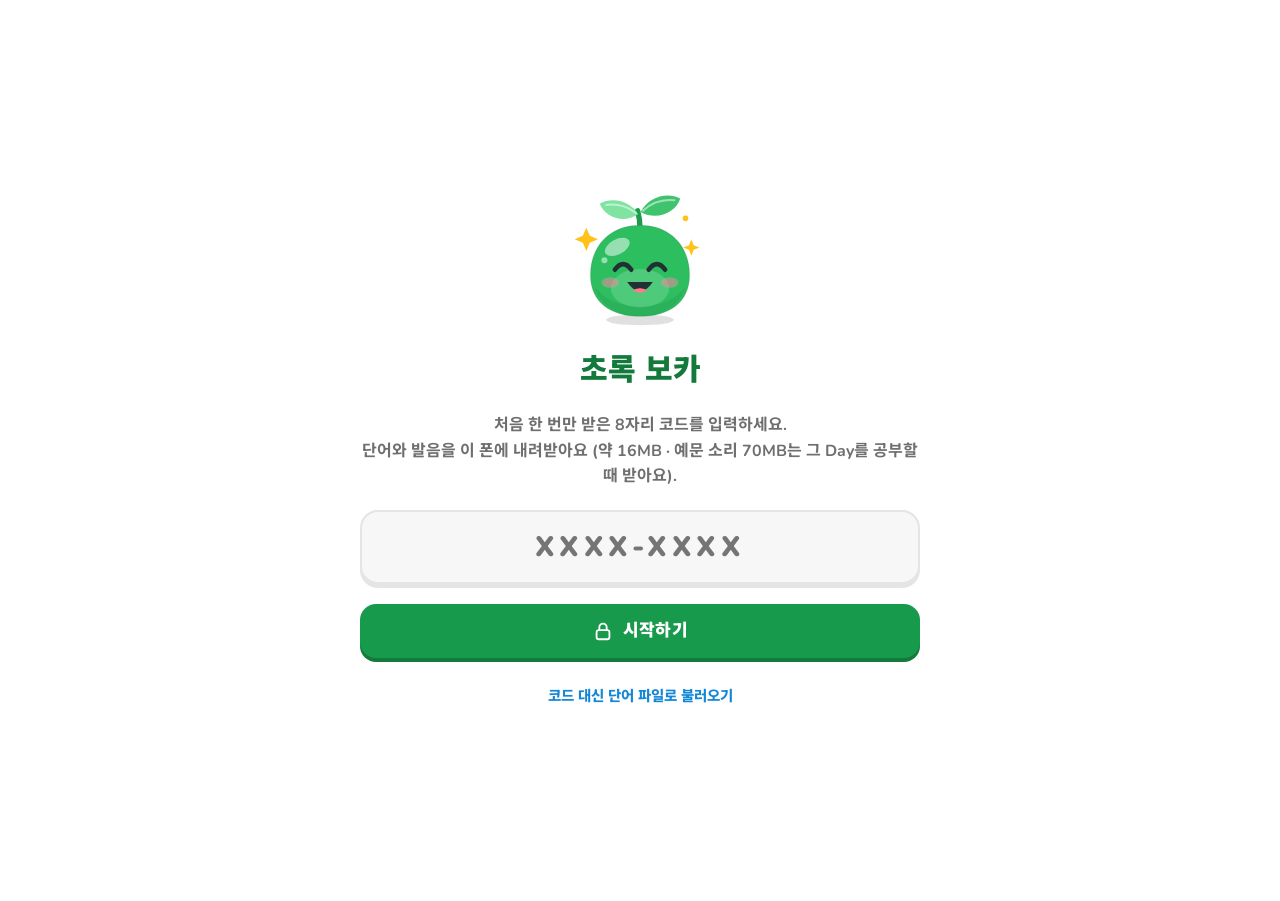
==== commit 89a2e080: "v2.1.3: 새 초록이, 학습한 단어 단어장 - 초록이를 다시 그림: 광택·그림자, 반짝이는 큰 눈, ω 입, 두 겹 볼 터치, 잎맥, 슬플 때 눈물 - 단어장 '학습한 단어':" ====
--- a/index.html
+++ b/index.html
@@ -112,15 +112,25 @@
 
 /* mascot */
 .mascot{width:110px;height:110px;overflow:visible;flex:none}
-.mascot .m-shadow{fill:rgb(0 0 0 / .1)}
-.mascot .m-stem{stroke:var(--green-deep);stroke-width:5;stroke-linecap:round;fill:none}
-.mascot .m-leaf1{fill:#6fdc8f}
-.mascot .m-leaf2{fill:#43c56f}
+.mascot .m-shadow{fill:rgb(0 0 0 / .12)}
+.mascot .m-stem{stroke:#1f9a4d;stroke-width:4.6;stroke-linecap:round;fill:none}
+.mascot .m-leaf1{fill:#7fe3a1}
+.mascot .m-leaf2{fill:#3fc46d}
 .mascot .m-blob{fill:var(--pet,var(--green))}
-.mascot .m-belly{fill:#fff;opacity:.22}
+.mascot .m-blob{stroke:rgb(0 0 0 / .07);stroke-width:1.2}
+.mascot .m-shade{fill:#000;opacity:.07}
+.mascot .m-shine{fill:#fff;opacity:.5}
+.mascot .m-vein{stroke:#fff;stroke-width:1.7;stroke-linecap:round;fill:none;opacity:.5}
+.mascot .m-cheek2{fill:#ff6f96;opacity:.3}
+.mascot .m-tear{fill:#6ec1ff;stroke:#fff;stroke-width:.9;display:none}
+.mascot[data-mood="sad"] .m-tear{display:inline}
+.mascot .m-all>.m-blob,.mascot .m-all>.m-shade,.mascot .m-all>.m-belly{transform-box:fill-box;transform-origin:50% 100%;animation:breathe 3.8s ease-in-out infinite}
+@keyframes breathe{50%{transform:scale(1.015,.985)}}
+@media (prefers-reduced-motion: reduce){.mascot .m-all>.m-blob,.mascot .m-all>.m-shade,.mascot .m-all>.m-belly{animation:none}}
+.mascot .m-belly{fill:#fff;opacity:.16}
 .mascot .m-pupil{fill:var(--face)}
-.mascot .m-line{stroke:var(--face);stroke-width:4.5;stroke-linecap:round;stroke-linejoin:round;fill:none}
-.mascot .m-cheek{fill:#ff8fa3;opacity:.6}
+.mascot .m-line{stroke:var(--face);stroke-width:4;stroke-linecap:round;stroke-linejoin:round;fill:none}
+.mascot .m-cheek{fill:#ff8fab;opacity:.42}
 .mascot .m-fill{fill:var(--face)}
 .mascot .m-tongue{fill:#ff7a8a}
 .mascot .m-spark{fill:var(--gold)}
@@ -588,6 +598,22 @@
 .opts.multi .opt.sel{border-color:var(--blue);background:var(--blue-soft)}
 .opts.multi .opt.sel .k{background:var(--blue);color:#fff}
 .opts.multi .opt.missed{outline:3px dashed var(--green);outline-offset:-3px}
+/* the friend: one line on home, a card on 기록 */
+.friendrow{display:flex;align-items:center;gap:10px;width:100%;padding:10px 14px;border-radius:18px;background:var(--surface);border:2px solid var(--line);box-shadow:0 3px 0 var(--line);text-align:left;font:inherit;color:var(--ink);font-size:15px;font-weight:700}
+.friendrow>span:nth-child(2){flex:1;min-width:0}
+.fface{display:inline-flex;flex:none}
+.fface .mascot{width:40px;height:40px}
+.panel.friend{display:flex;align-items:center;gap:12px;padding:14px 16px}
+.panel.friend .fface .mascot{width:56px;height:56px}
+.panel.friend .ft{display:flex;flex-direction:column;gap:3px;min-width:0}
+.panel.friend .ft b{font-size:17px;font-weight:900}
+.panel.friend .ft span{font-size:15px;font-weight:800;color:var(--ink)}
+.panel.friend .ft small{font-size:13px;font-weight:700;color:var(--ink-2);line-height:1.45}
+/* 학습한 단어: filters and the day headers */
+.lfilter{display:flex;flex-wrap:wrap;gap:8px;margin:2px 0 4px}
+.lfilter .seg{flex:1 1 auto}
+.wlist .wdate{list-style:none;padding:12px 16px 6px;font-size:13px;font-weight:900;color:var(--green-ink);background:var(--surface-2);border-top:2px solid var(--line)}
+.wlist .wdate:first-child{border-top:0;border-radius:18px 18px 0 0}
 
 </style>
 </head>
@@ -627,7 +653,7 @@
 <div class="toast" id="toast" role="status" hidden></div>
 <canvas id="confetti" hidden></canvas>
 <input type="file" id="filePick" class="vh" tabindex="-1" aria-hidden="true">
-<script>window.__CV__ = {"mode": "pwa", "version": "2.1.0", "app": {"id": "chorok", "name": "초록 보카", "pet": "초록이", "keys": "cv2", "cache": "cv", "backup": "chorok-voca-backup", "wordsFile": "chorok-voca", "v1": "chorok-voca-v1", "koSay": false, "paceScope": "책 끝까지", "pace": {"5": "약 1년 · 하루 40~100문제", "10": "약 6개월 · 하루 80~170문제", "15": "약 4개월 · 하루 130~220문제", "20": "약 3개월 · 하루 180~270문제", "30": "약 2개월 · 하루 250~330문제"}, "intro": "하루에 새 단어 몇 개씩 할까요? 매일 정한 만큼 새 단어가 나오고, 그날 복습할 단어는 제가 챙겨서 '오늘의 학습'에 넣어 드려요.", "about": "TOEFL 초록 단어책 Day 01–{last}, {count}단어. 캡처본을 OCR한 뒤 원본 이미지와 한 줄씩 대조해 정리했고, 원문 오타를 고쳤거나 확인이 필요한 단어에는 ※ 메모가 있어요. 예문·해석·풀이는 Claude가 새로 쓰고 따로 한 번 더 검토했어요."}, "crypto": {"salt": "5XuliZAP9T9FrI1CC7f7sg==", "iter": 600000}, "data": {"words": "data/words.bin", "rev": "e2d0d1c515b0"}, "audio": {"base": "data/audio/", "enc": true, "v": "5c2459ab44", "vs": {"1": "0e9d02fdde", "2": "71e3a5eec0", "3": "71ddd01189", "4": "cd8f735b8c", "5": "2b2732490a", "6": "2458ea05a5", "7": "3287039d86", "8": "8e56b7c092", "9": "0bd030ca10", "10": "5ee96bf7a8", "11": "11f9fc7065", "12": "b4828e98d9", "13": "f84906abfb", "14": "e3b9d2a850", "15": "b0815546ec", "16": "6d0658f486", "17": "42fa9a27c2", "18": "f630d82a94", "19": "2c8b755f73", "20": "cbc76bce35", "21": "d1657e5cc7", "22": "b71288e3c9", "23": "fc81215d09", "24": "2fcf49920c", "25": "d0dde38a56", "26": "edafff87a5", "27": "012663ad96", "28": "4bd8a2a8af", "29": "6a24942131", "30": "9c9a97cad9"}, "days": [1, 2, 3, 4, 5, 6, 7, 8, 9, 10, 11, 12, 13, 14, 15, 16, 17, 18, 19, 20, 21, 22, 23, 24, 25, 26, 27, 28, 29, 30], "mb": 16, "xs": {"1": "0b00040d53", "2": "2eb4fd827d", "3": "ddf4c0c868", "4": "3e0cf4e93a", "5": "eac2434611", "6": "0cc42f52c4", "7": "f2904fa29e", "8": "69059c695a", "9": "b1ab864687", "10": "91f8b3617f", "11": "4861c59db1", "12": "6d3015a8f6", "13": "c1dafeb69c", "14": "acbde7ba5d", "15": "50fd006b34", "16": "3b5ed97a29", "17": "05c94544fe", "18": "fa88234f98", "19": "8c7a3dd8ef", "20": "3269525f64", "21": "c745541562", "22": "7231c75fc6", "23": "a423bf81c8", "24": "1df7e756d1", "25": "81ca994d19", "26": "7a66ab6cf8", "27": "ac4166fb88", "28": "32d2a6fc45", "29": "a2daae0312", "30": "1f793b2a32"}, "xmb": 70}};</script>
+<script>window.__CV__ = {"mode": "pwa", "version": "2.1.3", "app": {"id": "chorok", "name": "초록 보카", "pet": "초록이", "keys": "cv2", "cache": "cv", "backup": "chorok-voca-backup", "wordsFile": "chorok-voca", "v1": "chorok-voca-v1", "koSay": false, "paceScope": "책 끝까지", "pace": {"5": "약 1년 · 하루 40~100문제", "10": "약 6개월 · 하루 80~170문제", "15": "약 4개월 · 하루 130~220문제", "20": "약 3개월 · 하루 180~270문제", "30": "약 2개월 · 하루 250~330문제"}, "intro": "하루에 새 단어 몇 개씩 할까요? 매일 정한 만큼 새 단어가 나오고, 그날 복습할 단어는 제가 챙겨서 '오늘의 학습'에 넣어 드려요.", "about": "TOEFL 초록 단어책 Day 01–{last}, {count}단어. 캡처본을 OCR한 뒤 원본 이미지와 한 줄씩 대조해 정리했고, 원문 오타를 고쳤거나 확인이 필요한 단어에는 ※ 메모가 있어요. 예문·해석·풀이는 Claude가 새로 쓰고 따로 한 번 더 검토했어요."}, "crypto": {"salt": "5XuliZAP9T9FrI1CC7f7sg==", "iter": 600000}, "data": {"words": "data/words.bin", "rev": "e2d0d1c515b0"}, "audio": {"base": "data/audio/", "enc": true, "v": "5c2459ab44", "vs": {"1": "0e9d02fdde", "2": "71e3a5eec0", "3": "71ddd01189", "4": "cd8f735b8c", "5": "2b2732490a", "6": "2458ea05a5", "7": "3287039d86", "8": "8e56b7c092", "9": "0bd030ca10", "10": "5ee96bf7a8", "11": "11f9fc7065", "12": "b4828e98d9", "13": "f84906abfb", "14": "e3b9d2a850", "15": "b0815546ec", "16": "6d0658f486", "17": "42fa9a27c2", "18": "f630d82a94", "19": "2c8b755f73", "20": "cbc76bce35", "21": "d1657e5cc7", "22": "b71288e3c9", "23": "fc81215d09", "24": "2fcf49920c", "25": "d0dde38a56", "26": "edafff87a5", "27": "012663ad96", "28": "4bd8a2a8af", "29": "6a24942131", "30": "9c9a97cad9"}, "days": [1, 2, 3, 4, 5, 6, 7, 8, 9, 10, 11, 12, 13, 14, 15, 16, 17, 18, 19, 20, 21, 22, 23, 24, 25, 26, 27, 28, 29, 30], "mb": 16, "xs": {"1": "0b00040d53", "2": "2eb4fd827d", "3": "ddf4c0c868", "4": "3e0cf4e93a", "5": "eac2434611", "6": "0cc42f52c4", "7": "f2904fa29e", "8": "69059c695a", "9": "b1ab864687", "10": "91f8b3617f", "11": "4861c59db1", "12": "6d3015a8f6", "13": "c1dafeb69c", "14": "acbde7ba5d", "15": "50fd006b34", "16": "3b5ed97a29", "17": "05c94544fe", "18": "fa88234f98", "19": "8c7a3dd8ef", "20": "3269525f64", "21": "c745541562", "22": "7231c75fc6", "23": "a423bf81c8", "24": "1df7e756d1", "25": "81ca994d19", "26": "7a66ab6cf8", "27": "ac4166fb88", "28": "32d2a6fc45", "29": "a2daae0312", "30": "1f793b2a32"}, "xmb": 70}, "sync": {"repo": "jonghojosephlee/voca-sync", "me": "chorok", "other": "noraengi", "otherColor": "#ffc83d", "vapid": "BMnk-EX-oDToZmw04ZwtWcqxu6MHKpswlxC1nqIn4k2s1oBw2N-ER5f3oF0_F0k3H8nDo8ONrE-Nqv-EaOZKwzo", "bin": "data/sync.bin"}};</script>
 <script></script>
 <script>
 /* 초록 보카 / 노랭이 보카 core logic (both apps): words, spaced repetition, question generation, lessons and tests.
@@ -638,7 +664,7 @@
   const INTERVAL = [0, 1, 3, 7, 16, 35, 80, 180];  // box -> days until the next review
   const MAXBOX = INTERVAL.length - 1;
   const MASTER = 5;                                 // box at which a word counts as mastered
-  const DAYMS = 864e5, SHIFT = 4 * 36e5;            // a study day rolls over at 4am local time
+  const DAYMS = 864e5, SHIFT = 0;                   // a study day rolls over at midnight local time (the learner's choice)
   const LESSON_NEW = 5, LESSON_REV = 5, REVIEW_LESSON = 10, DAILY_TEST = 10;   // a lesson: 5 new words + up to 5 reviews, or 10 reviews
   const MIX_TYPES = ['mcq-ko', 'mcq-en', 'syn', 'listen', 'spell', 'cloze', 'ctx', 'dict', 'multi'];
   const AUDIO_TYPES = ['listen', 'dict'];
@@ -882,7 +908,7 @@
   const DEF_EXTRA = {};
   function configure(o) { Object.assign(DEF_EXTRA, o || {}); }   // an app's own defaults (노랭이 reads meanings aloud)
   function defaultSettings() {
-    return { daily: 10, goal: 50, start: 1, review: 'quiz', spell: true, sfx: true, say: true, silent: true, koSay: false, repeat: 2, front: 'en', theme: 'system', ...DEF_EXTRA };
+    return { daily: 10, goal: 50, start: 1, review: 'quiz', spell: true, sfx: true, say: true, silent: true, koSay: false, repeat: 2, front: 'en', theme: 'system', share: true, notify: false, notifyHour: 20, ...DEF_EXTRA };
   }
   function newState() {
     return { v: 2, prog: {}, stars: {}, wrong: {}, days: {}, tests: [], nt: null, best: 0, xpTotal: 0, settings: defaultSettings(), session: null, spots: {} };
@@ -1263,22 +1289,36 @@
 
 function mascot(mood = 'idle', cls = '') {   // the app's sprout character (초록이 / 노랭이); CSS picks the face for data-mood
   return `<svg class="mascot ${cls}" data-mood="${mood}" viewBox="0 0 120 120" aria-hidden="true">
-  <ellipse class="m-shadow" cx="60" cy="114" rx="30" ry="5"/>
+  <ellipse class="m-shadow" cx="60" cy="113" rx="29" ry="4.6"/>
   <g class="m-all">
-    <g class="m-leaves"><path class="m-stem" d="M60 34V19"/><path class="m-leaf1" d="M59 22C47 9 29 11 25 20c9 10 25 11 34 2z"/><path class="m-leaf2" d="M61 20c11-14 30-13 34-4-8 11-25 13-34 4z"/></g>
-    <path class="m-blob" d="M60 30c28 0 43 20 43 43 0 24-18 36-43 36S17 97 17 73c0-23 15-43 43-43z"/>
-    <ellipse class="m-belly" cx="60" cy="83" rx="27" ry="19"/>
-    <g class="m-open"><ellipse cx="45" cy="65" rx="8.5" ry="10.5" fill="#fff"/><ellipse cx="75" cy="65" rx="8.5" ry="10.5" fill="#fff"/><circle class="m-pupil" cx="46.5" cy="67" r="5.2"/><circle class="m-pupil" cx="76.5" cy="67" r="5.2"/><circle cx="48.6" cy="63.6" r="1.9" fill="#fff"/><circle cx="78.6" cy="63.6" r="1.9" fill="#fff"/></g>
-    <g class="m-joy"><path class="m-line" d="M37 67q8-10 16 0M67 67q8-10 16 0"/></g>
-    <g class="m-sad"><path class="m-line" d="M38 62l13-5M82 62l-13-5"/><circle class="m-pupil" cx="46" cy="70" r="4.4"/><circle class="m-pupil" cx="74" cy="70" r="4.4"/></g>
-    <g class="m-sleep"><path class="m-line" d="M38 68h14M68 68h14"/></g>
-    <ellipse class="m-cheek" cx="35" cy="81" rx="6.5" ry="4"/><ellipse class="m-cheek" cx="85" cy="81" rx="6.5" ry="4"/>
-    <path class="m-smile m-line" d="M52 83q8 8 16 0"/>
-    <g class="m-grin"><path class="m-fill" d="M48 81q12 18 24 0z"/><path class="m-tongue" d="M53.5 87.5q6.5 5.5 13 0q-6.5-3-13 0z"/></g>
-    <path class="m-frown m-line" d="M52 91q8-7 16 0"/>
-    <circle class="m-o m-fill" cx="60" cy="87" r="3.6"/>
+    <g class="m-leaves">
+      <path class="m-stem" d="M60 35c0-6-.6-10.5-2-15.5"/>
+      <path class="m-leaf1" d="M58.5 22.5C51 10.5 35.5 7.5 25.5 13.5c4.5 11.5 20 17.5 33 9z"/>
+      <path class="m-leaf2" d="M60.5 20.5c6.5-13 23-17.5 34-11.5-4 13-21 19-34 11.5z"/>
+      <path class="m-vein" d="M56.5 21.5C49 15.5 39.5 13.5 31 14.5M62.5 19.5c7.5-7 17-10 27-9"/>
+    </g>
+    <path class="m-blob" d="M60 32c27.5 0 42.5 19.5 42.5 42.5C102.5 98 85 110 60 110S17.5 98 17.5 74.5C17.5 51.5 32.5 32 60 32z"/>
+    <path class="m-shade" d="M20.5 84c5 17 21 26 39.5 26s34.5-9 39.5-26c-7.5 11-21.5 17.5-39.5 17.5S28 95 20.5 84z"/>
+    <ellipse class="m-belly" cx="60" cy="86" rx="25" ry="16.5"/>
+    <ellipse class="m-shine" cx="40.5" cy="50.5" rx="11.5" ry="6.5" transform="rotate(-28 40.5 50.5)"/>
+    <circle class="m-shine" cx="29.5" cy="62" r="2.6" opacity=".7"/>
+    <g class="m-open">
+      <ellipse class="m-pupil" cx="45.5" cy="68" rx="6.4" ry="7.8"/><ellipse class="m-pupil" cx="74.5" cy="68" rx="6.4" ry="7.8"/>
+      <circle cx="47.9" cy="64.6" r="2.5" fill="#fff"/><circle cx="76.9" cy="64.6" r="2.5" fill="#fff"/>
+      <circle cx="43.8" cy="71.6" r="1.15" fill="#fff" opacity=".85"/><circle cx="72.8" cy="71.6" r="1.15" fill="#fff" opacity=".85"/>
+    </g>
+    <g class="m-joy"><path class="m-line" d="M38.5 70q7-9.5 14 0M67.5 70q7-9.5 14 0"/></g>
+    <g class="m-sad"><path class="m-line" d="M37.5 60.5l12.5-4M82.5 60.5l-12.5-4"/><ellipse class="m-pupil" cx="46" cy="70" rx="4.8" ry="5.6"/><ellipse class="m-pupil" cx="74" cy="70" rx="4.8" ry="5.6"/><circle cx="47.6" cy="68" r="1.6" fill="#fff"/><circle cx="75.6" cy="68" r="1.6" fill="#fff"/></g>
+    <g class="m-sleep"><path class="m-line" d="M38.5 68.5q7 6 14 0M67.5 68.5q7 6 14 0"/></g>
+    <ellipse class="m-cheek" cx="34.5" cy="81" rx="7.5" ry="4.6"/><ellipse class="m-cheek" cx="85.5" cy="81" rx="7.5" ry="4.6"/>
+    <ellipse class="m-cheek2" cx="34.5" cy="81" rx="4.2" ry="2.5"/><ellipse class="m-cheek2" cx="85.5" cy="81" rx="4.2" ry="2.5"/>
+    <path class="m-tear" d="M84.5 73.5c2.6 3.6 3.4 5.6 3.4 7a3.4 3.4 0 0 1-6.8 0c0-1.4.8-3.4 3.4-7z"/>
+    <path class="m-smile m-line" d="M53.5 81.5q3.2 4 6.5 0q3.3 4 6.5 0"/>
+    <g class="m-grin"><path class="m-fill" d="M49 80.5q11 16 22 0z"/><path class="m-tongue" d="M54 87.5q6 5 12 0q-6-3.2-12 0z"/></g>
+    <path class="m-frown m-line" d="M53.5 90q6.5-5.5 13 0"/>
+    <ellipse class="m-o m-fill" cx="60" cy="86.5" rx="3.2" ry="3.8"/>
   </g>
-  <g class="m-spark"><path d="M14 34l3 7 7 3-7 3-3 7-3-7-7-3 7-3z"/><path d="M104 44l2 5 5 2-5 2-2 5-2-5-5-2 5-2z"/></g>
+  <g class="m-spark"><path d="M14 34l3 7 7 3-7 3-3 7-3-7-7-3 7-3z"/><path d="M104 44l2 5 5 2-5 2-2 5-2-5-5-2 5-2z"/><circle cx="99" cy="26" r="2.4"/></g>
   <g class="m-zz"><text x="90" y="34">z</text><text x="100" y="22">z</text></g>
 </svg>`;
 }
@@ -1420,7 +1460,7 @@
 }
 window.addEventListener('storage', ev => { if (ev.key === K_AT && state && W && Local.at() > (state.at || 0)) adoptStored(); });
 document.addEventListener('visibilitychange', () => {
-  if (document.visibilityState === 'hidden') { pauseTimers(); flush(); Sound.release(); if (Cloud.ready) Cloud.flush(); }
+  if (document.visibilityState === 'hidden') { pauseTimers(); flush(); Sound.release(); if (Cloud.ready) Cloud.flush(); if (Sync.on()) Sync.sendProgress().catch(() => {}); }
   else { if (Q) Q.t0 = Date.now(); Sound.check(); if (state && W && Local.at() > (state.at || 0)) adoptStored(); }
 });
 window.addEventListener('pagehide', () => { flush(); Sound.release(); if (Cloud.ready) Cloud.flush(); });
@@ -1910,6 +1950,7 @@
       ${total ? `<div class="plan-h"><b>오늘의 학습</b><span>${doneN} / ${total}</span></div><ol class="plan">${steps}</ol>` : ''}
       ${cta}${more}
     </div>
+    ${friendHTML(true)}
     <div class="overall"><div class="overall-t"><span>전체 진도${cur ? ` · 지금 Day ${pad2(cur)}` : ''}</span><b>${fmt(learned)} / ${fmt(W.words.length)}단어 · ${pct}%</b></div><div class="bar" role="progressbar" aria-label="전체 진도" aria-valuemin="0" aria-valuemax="100" aria-valuenow="${pct}"><i style="width:${pct}%"></i></div></div>
   </div>`;
   if (!s.onboarded) setTimeout(onboard, 350);
@@ -2233,11 +2274,13 @@
     state.lesson = null;
     save(); flush();
     renderLessonResult(s, r);
+    Sync.soon();
   } else {
     const r = L.finishTest(state, s);
     state.test = null;
     save(); flush();
     renderTestResult(s, r);
+    Sync.soon();
   }
   Q = null;
   show('result');
@@ -2470,6 +2513,7 @@
 let wq = '';
 function renderWords() {
   const stars = W.words.filter(e => state.stars[e.id]).length, wrong = W.words.filter(e => state.wrong[e.id]).length;
+  const learnedN = W.words.filter(e => state.prog[e.id]).length, masterN = W.words.filter(e => state.prog[e.id] && state.prog[e.id][0] >= L.MASTER).length;
   const dayRows = W.days.map(d => {
     const ws = W.byDay.get(d);
     let m = 0, l = 0;
@@ -2488,6 +2532,7 @@
       $('wbody').innerHTML = hits.length ? `<p class="muted" style="font-size:13px;margin:0 4px 8px">검색 결과 ${hits.length}개</p><ul class="panel wlist">${hits.map(e => rowHTML(e, { showDay: true })).join('')}</ul>` : '<div class="empty">찾는 단어가 없어요</div>';
     } else {
       $('wbody').innerHTML = `<div class="panel list" style="margin-bottom:16px">
+        <button class="li" type="button" data-act="learnedList"><span class="ic i-green">${I.book}</span><span class="t"><b>학습한 단어</b><small>${fmt(learnedN)}단어 · 학습 중 ${fmt(learnedN - masterN)} · 암기 완료 ${fmt(masterN)}</small></span>${I.chev.replace('<svg', '<svg class="go"')}</button>
         <button class="li" type="button" data-act="starList"><span class="ic i-gold">${I.star}</span><span class="t"><b>즐겨찾기</b><small>${stars}단어</small></span>${I.chev.replace('<svg', '<svg class="go"')}</button>
         <button class="li" type="button" data-act="wrongList"><span class="ic i-red">${I.note}</span><span class="t"><b>오답노트</b><small>${wrong}단어 · 틀린 횟수 순</small></span>${I.chev.replace('<svg', '<svg class="go"')}</button>
         <button class="li" type="button" data-act="autoToday"><span class="ic i-blue">${I.headphones}</span><span class="t"><b>듣기 모드</b><small>오늘 단어 자동 재생</small></span>${I.chev.replace('<svg', '<svg class="go"')}</button>
@@ -2503,24 +2548,38 @@
   if (v.t === 'day') return W.byDay.get(v.d) || [];
   if (v.t === 'stars') return W.words.filter(e => state.stars[e.id]);
   if (v.t === 'wrong') return L.rangeIds(state, W, { t: 'wrong' }, today()).map(id => W.byId.get(id));
+  if (v.t === 'learned') {   // studied words: newest first (by the day last studied), or in book order
+    let ws = W.words.filter(e => state.prog[e.id]);
+    if (v.f === 'learning') ws = ws.filter(e => state.prog[e.id][0] < L.MASTER);
+    else if (v.f === 'master') ws = ws.filter(e => state.prog[e.id][0] >= L.MASTER);
+    return v.o === 'day' ? ws : ws.slice().sort((a, b) => state.prog[b.id][4] - state.prog[a.id][4] || a.i - b.i);
+  }
   return [];
+}
+function listTitle(v) { return v.t === 'day' ? 'Day ' + pad2(v.d) : v.t === 'stars' ? '즐겨찾기' : v.t === 'wrong' ? '오답노트' : '학습한 단어'; }
+function studiedLabel(d) {   // a day number -> "오늘 · 9월 30일 (화)"
+  const date = new Intl.DateTimeFormat('ko-KR', { timeZone: 'UTC', month: 'long', day: 'numeric', weekday: 'short' }).format(new Date(d * 864e5));
+  return `${relDay(L.dayKey(d))} · ${date}`;
 }
 function renderDay(v) {
   if (v) dayView = v;
   v = dayView;
-  const list = listFor(v), title = v.t === 'day' ? 'Day ' + pad2(v.d) : v.t === 'stars' ? '즐겨찾기' : '오답노트';
+  const list = listFor(v), title = listTitle(v), learned = v.t === 'learned', recent = learned && v.o !== 'day';
   let m = 0, l = 0;
   for (const e of list) { const p = state.prog[e.id]; if (p) { if (p[0] >= L.MASTER) m++; else l++; } }
   $('s-day').innerHTML = `<div class="wrap">
     <div class="topbar"><button class="ibtn" type="button" data-act="back" aria-label="뒤로">${I.back}</button><h1 style="flex:1">${title}</h1></div>
     <p class="muted" style="margin:-8px 4px 0;font-size:13.5px">${list.length}단어 · 학습 ${m + l} · 암기 완료 ${m}</p>
+    ${learned ? `<div class="lfilter"><div class="seg">${[['all', '전체'], ['learning', '학습 중'], ['master', '암기 완료']].map(([k, x]) => `<button type="button" data-act="lf" data-v="${k}" aria-pressed="${(v.f || 'all') === k}">${x}</button>`).join('')}</div>
+      <div class="seg">${[['recent', '최근 공부 순'], ['day', 'Day 순']].map(([k, x]) => `<button type="button" data-act="lo" data-v="${k}" aria-pressed="${(v.o || 'recent') === k}">${x}</button>`).join('')}</div></div>` : ''}
     ${list.length ? `<div class="actions">
       <button class="act" type="button" data-act="listBrowse"><i class="i-green">${I.cards}</i>카드로 보기</button>
       <button class="act" type="button" data-act="listAuto"><i class="i-blue">${I.headphones}</i>듣기</button>
       <button class="act" type="button" data-act="listTest"><i class="i-gold">${I.quiz}</i>테스트</button>
     </div>
-    <ul class="panel wlist">${list.map(e => rowHTML(e, { showDay: v.t !== 'day', wrong: v.t === 'wrong' })).join('')}</ul>` :
-    `<div class="empty">${mascot('sleep', 'float')}${v.t === 'stars' ? '단어 옆 ☆를 누르면 여기에 모여요' : '틀린 단어가 여기에 모여요. 아직 하나도 없어요!'}</div>`}
+    <ul class="panel wlist">${list.map((e, i) => (recent && (i === 0 || state.prog[e.id][4] !== state.prog[list[i - 1].id][4]) ? `<li class="wdate">${esc(studiedLabel(state.prog[e.id][4]))}</li>` : '') +
+      rowHTML(e, { showDay: v.t !== 'day', wrong: v.t === 'wrong' })).join('')}</ul>` :
+    `<div class="empty">${mascot('sleep', 'float')}${v.t === 'stars' ? '단어 옆 ☆를 누르면 여기에 모여요' : v.t === 'wrong' ? '틀린 단어가 여기에 모여요. 아직 하나도 없어요!' : learned && v.f && v.f !== 'all' ? '아직 여기에 들어갈 단어가 없어요' : '아직 학습한 단어가 없어요. 오늘의 학습을 시작해 봐요!'}</div>`}
   </div>`;
 }
 function listKey(v) { return v.t === 'day' ? 'd' + v.d : v.t; }
@@ -2575,6 +2634,10 @@
 
 /* ---------- stats ---------- */
 function renderStats() {
+  if (Sync.on()) Sync.loadFriend().then(() => { if (screen === 'stats') renderStatsOnly(); });
+  renderStatsOnly();
+}
+function renderStatsOnly() {
   const T = today(), s = state, goal = s.settings.goal, streak = L.streak(s, T);
   const all = Object.values(s.prog), master = all.filter(p => p[0] >= L.MASTER).length;
   const todayXp = (s.days[L.dayKey(T)] || {}).xp || 0;
@@ -2599,6 +2662,7 @@
   const hist = s.tests.slice(0, 8).map(t => { const pct = t.n ? Math.round(t.ok / t.n * 100) : 0; return `<div class="li"><span class="ic ${pct >= 70 ? 'i-green' : 'i-gold'}">${I.quiz}</span><span class="t"><b>${esc(t.label || '테스트')}</b><small>${new Date(t.at).toLocaleDateString('ko-KR', { month: 'long', day: 'numeric' })} · ${t.ok}/${t.n}</small></span><span class="sc">${pct}%</span></div>`; }).join('');
   $('s-stats').innerHTML = `<div class="wrap">
     <div class="topbar"><h1>기록</h1><button class="ibtn" type="button" data-act="settings" aria-label="설정">${I.gear}</button></div>
+    ${friendHTML(false)}
     <div class="kpis">
       <div class="panel kpi"><small>${I.flame}연속 학습</small><b>${streak}일</b><span>최고 ${Math.max(s.best || 0, streak)}일</span></div>
       <div class="panel kpi"><small>${I.bolt}총 XP</small><b>${fmt(s.xpTotal)}</b><span>오늘 ${fmt(todayXp)} XP</span></div>
@@ -2619,7 +2683,7 @@
 function swHTML(key, label) { return `<label class="switch"><input type="checkbox" data-set="${key}" ${state.settings[key] ? 'checked' : ''} aria-label="${esc(label)}"><i></i></label>`; }
 function renderSettings() {
   const st = state.settings;
-  const where = PWA ? '이 폰 안에만 저장돼요. 서버로 보내지 않아요. 홈 화면에서 앱을 지우거나 웹사이트 데이터를 지우면 사라질 수 있으니 가끔 백업해 두세요.' : Cloud.ready ? 'claude.ai 계정에 저장돼요. 폰이나 PC 어디서 열어도 이어서 할 수 있어요.' : '이 브라우저에 저장돼요.';
+  const where = PWA && Sync.on() ? '학습 기록은 이 폰에 저장되고, 친구와 공유하는 하루 요약(연속 기록·단어 수)만 비공개 저장소로 보내요. 홈 화면에서 앱을 지우거나 웹사이트 데이터를 지우면 사라질 수 있으니 가끔 백업해 두세요.' : PWA ? '이 폰 안에만 저장돼요. 서버로 보내지 않아요. 홈 화면에서 앱을 지우거나 웹사이트 데이터를 지우면 사라질 수 있으니 가끔 백업해 두세요.' : Cloud.ready ? 'claude.ai 계정에 저장돼요. 폰이나 PC 어디서 열어도 이어서 할 수 있어요.' : '이 브라우저에 저장돼요.';
   $('s-settings').innerHTML = `<div class="wrap">
     <div class="topbar"><button class="ibtn" type="button" data-act="back" aria-label="뒤로">${I.back}</button><h1 style="flex:1">설정</h1></div>
     <p class="set-h">학습</p>
@@ -2631,6 +2695,13 @@
       <div class="sr"><div class="t"><b>카드 앞면</b><span class="d">카드로 볼 때 먼저 보일 쪽</span></div>${segHTML('front', [['en', '영어'], ['ko', '한국어']])}</div>
       <div class="sr"><div class="t"><b>새 단어 시작 Day</b><span class="d">이미 아는 Day는 건너뛰기</span></div><select data-set="start" aria-label="새 단어 시작 Day">${W.days.map(d => `<option value="${d}" ${d === st.start ? 'selected' : ''}>Day ${pad2(d)}부터</option>`).join('')}</select></div>
     </div>
+    ${Sync.ready() ? `<p class="set-h">친구 · 알림</p>
+    <div class="panel set">
+      <div class="sr"><div class="t"><b>친구와 진도 공유</b><span class="d">오늘 공부했는지·연속 기록·단어 수만 서로 보여요 (단어별 기록은 안 보내요)</span></div>${swHTML('share', '친구와 진도 공유')}</div>
+      ${Sync.canNotify() ? `<div class="sr"><div class="t"><b>공부 알림</b><span class="d">${!state.settings.share ? '진도 공유를 켜야 쓸 수 있어요' : Notification.permission === 'denied' ? '아이폰 설정 > 알림에서 이 앱을 허용해 주세요' : `오늘 공부를 안 했으면 ${esc(APP.pet)}가 알려 줘요`}</span></div>${swHTML('notify', '공부 알림')}</div>
+      <div class="sr"><div class="t"><b>알림 시각</b><span class="d">이 시각까지 공부를 안 했으면</span></div><select data-set="notifyHour" aria-label="알림 시각">${[18, 19, 20, 21, 22, 23].map(h => `<option value="${h}" ${h === (state.settings.notifyHour || 20) ? 'selected' : ''}>${hourText(h)}</option>`).join('')}</select></div>`
+        : `<div class="sr"><div class="t"><b>공부 알림</b><span class="d">${standalone ? '이 기기에서는 알림을 쓸 수 없어요' : '홈 화면에 추가한 앱에서 켤 수 있어요'}</span></div></div>`}
+    </div>` : ''}
     <p class="set-h">소리</p>
     <div class="panel set">
       <div class="sr"><div class="t"><b>효과음</b><span class="d">정답·오답·완료 소리</span></div>${swHTML('sfx', '효과음')}</div>
@@ -2649,7 +2720,7 @@
     </div>
     <p class="about"><b>단어</b> · ${esc(APP.about).replace('{last}', pad2(W.days[W.days.length - 1])).replace('{count}', fmt(W.words.length))}<br>
     <b>발음</b> · 오픈소스 음성 AI Kokoro-82M(Apache-2.0)으로 만든 미국식 발음이에요. 명사·동사에 따라 강세가 달라지는 단어는 뜻에 맞춰 골랐고, 발음기호도 그 소리와 같은 발음 데이터로 만든 미국식이에요.<br>
-    <b>복습 간격</b> · 맞힐 때마다 1 → 3 → 7 → 16 → 35 → 80 → 180일로 늘어나고, 틀리면 그 자리에서 다시 나온 뒤 다음 날 또 복습해요. 35일 간격에 도달하면 ‘암기 완료’예요. 하루는 새벽 4시에 바뀌어요.<br>
+    <b>복습 간격</b> · 맞힐 때마다 1 → 3 → 7 → 16 → 35 → 80 → 180일로 늘어나고, 틀리면 그 자리에서 다시 나온 뒤 다음 날 또 복습해요. 35일 간격에 도달하면 ‘암기 완료’예요. 하루는 자정에 바뀌어요.<br>
     <span class="mono" style="font-size:11.5px">v${esc(CFG.version || '2')}</span></p>
   </div>`;
 }
@@ -2753,6 +2824,130 @@
   } finally { unlocking = false; const b = $('unlockBtn'); if (b) b.disabled = false; }
 }
 
+/* ---------- friend progress and study reminders ----------
+   Only when this build has CFG.sync (a token for the private repo voca-sync, sealed with the app's code) and the learner
+   says yes. progress/<app>.json: a daily summary (no per-word data); push/<app>.json: this phone's push subscription and
+   reminder hour. The repo's hourly workflow sends the reminder. */
+const utf8b64 = s => { const u = new TextEncoder().encode(s); let bin = ''; for (let i = 0; i < u.length; i++) bin += String.fromCharCode(u[i]); return btoa(bin); };
+const b64utf8 = s => { const bin = atob(String(s).replace(/\s+/g, '')), u = new Uint8Array(bin.length); for (let i = 0; i < bin.length; i++) u[i] = bin.charCodeAt(i); return new TextDecoder().decode(u); };
+const b64uBytes = s => { s = s.replace(/-/g, '+').replace(/_/g, '/'); return b64.dec(s + '='.repeat((4 - s.length % 4) % 4)); };
+const Sync = {
+  tok: null, sha: {}, t: 0, loading: null,
+  ready() { return !!(PWA && CFG.sync && localStorage.getItem(K_KEY)); },
+  on() { return this.ready() && state && state.settings.share === true; },
+  canNotify() { return !!(this.ready() && CFG.sync.vapid && 'Notification' in window && 'serviceWorker' in navigator && 'PushManager' in window); },
+  async token() {
+    if (this.tok) return this.tok;
+    const res = await fetch(CFG.sync.bin, { cache: 'no-cache' });
+    if (!res.ok) throw new Error('sync ' + res.status);
+    const plain = await Crypto.open(await Crypto.stored(), await res.arrayBuffer());
+    return (this.tok = JSON.parse(new TextDecoder().decode(plain)).token);
+  },
+  async call(path, opts = {}) {
+    const tok = await this.token();
+    return fetch(`https://api.github.com/repos/${CFG.sync.repo}/contents/${path}`, Object.assign({ cache: 'no-store' }, opts, {
+      headers: { Authorization: 'Bearer ' + tok, Accept: 'application/vnd.github+json', 'X-GitHub-Api-Version': '2022-11-28' } }));
+  },
+  async get(path) {
+    const r = await this.call(path);
+    if (r.status === 404) { delete this.sha[path]; return null; }
+    if (!r.ok) throw new Error('get ' + r.status);
+    const j = await r.json();
+    this.sha[path] = j.sha;
+    return JSON.parse(b64utf8(j.content));
+  },
+  async put(path, obj) {
+    const body = { message: `${CFG.sync.me}: ${path}`, content: utf8b64(JSON.stringify(obj, null, 1) + '\n') };
+    for (let k = 0; k < 3; k++) {
+      if (!(path in this.sha)) await this.get(path).catch(() => {});   // an existing file needs its sha
+      if (this.sha[path]) body.sha = this.sha[path]; else delete body.sha;
+      const r = await this.call(path, { method: 'PUT', body: JSON.stringify(body) });
+      if (r.ok) { const j = await r.json(); this.sha[path] = j.content && j.content.sha; return true; }
+      if (r.status !== 409 && r.status !== 422) throw new Error('put ' + r.status);
+      delete this.sha[path];   // someone else wrote it meanwhile: read its sha and try again
+    }
+    return false;
+  },
+  summary() {   // what the friend sees: today's status, streak and counts, never the words themselves
+    const T = today(), key = L.dayKey(T), d = state.days[key] || {};
+    let week = 0; for (let i = 0; i < 7; i++) { const x = state.days[L.dayKey(T - i)]; week += (x && x.xp) || 0; }
+    const active = Object.keys(state.days).filter(k => (state.days[k].t || 0) > 0 || (state.days[k].lessons || 0) > 0).sort();
+    return { app: APP.id, day: key, studied: (d.t || 0) > 0 || (d.lessons || 0) > 0, done: L.planStatus(state, W, T).finished, xp: d.xp || 0, week,
+      streak: L.streak(state, T), best: state.best || 0, learned: Object.keys(state.prog).length,
+      mastered: Object.values(state.prog).filter(p => p[0] >= L.MASTER).length, total: W.words.length, last: active[active.length - 1] || '', at: Date.now() };
+  },
+  async sendProgress() {
+    if (!this.on()) return;
+    const s = this.summary(), sig = JSON.stringify(Object.assign({}, s, { at: 0 }));
+    if (sig === this.lastSig) return;   // nothing new since the last upload
+    if (await this.put(`progress/${CFG.sync.me}.json`, s)) this.lastSig = sig;
+  },
+  soon() { clearTimeout(this.t); this.t = setTimeout(() => this.sendProgress().catch(() => {}), 2500); },
+  async loadFriend(force) {   // the other app's summary, at most every 5 minutes
+    if (!this.on()) return null;
+    const c = state.friend;
+    if (!force && c && Date.now() - c.at < 5 * 60e3) return c.data;
+    if (this.loading) return this.loading;
+    this.loading = this.get(`progress/${CFG.sync.other}.json`)
+      .then(f => { state.friend = { data: f, at: Date.now() }; save(); return f; })
+      .catch(e => { state.friend = Object.assign({}, state.friend || { data: null }, { at: Date.now(), err: true }); return state.friend.data; })
+      .finally(() => { this.loading = null; });
+    return this.loading;
+  },
+  async enable() {   // call inside a tap: Safari asks for permission only in response to one
+    const perm = await Notification.requestPermission();
+    if (perm !== 'granted') { state.settings.notify = false; save(); return perm; }
+    const reg = await navigator.serviceWorker.ready;
+    const sub = (await reg.pushManager.getSubscription()) || await reg.pushManager.subscribe({ userVisibleOnly: true, applicationServerKey: b64uBytes(CFG.sync.vapid) });
+    state.settings.notify = true; save();
+    await this.savePush(sub);
+    return 'granted';
+  },
+  async savePush(sub) {   // this phone's subscription (a phone keeps at most 3), whether reminders are on, and their hour
+    const path = `push/${CFG.sync.me}.json`, cur = (await this.get(path).catch(() => null)) || {};
+    let subs = (cur.subs || []).filter(s => !sub || s.endpoint !== sub.endpoint);
+    if (sub) { const j = sub.toJSON(); subs.push({ endpoint: j.endpoint, keys: j.keys, at: Date.now() }); }
+    await this.put(path, { on: !!state.settings.notify, hour: state.settings.notifyHour || 20, subs: subs.slice(-3) });
+    if (sub) { state.pushEp = sub.endpoint; save(); }
+  },
+  async refreshPush() {   // on launch: iOS can hand out a new subscription; keep the stored one current
+    if (!this.canNotify() || !state.settings.notify || Notification.permission !== 'granted') return;
+    const reg = await navigator.serviceWorker.ready;
+    const sub = (await reg.pushManager.getSubscription()) || await reg.pushManager.subscribe({ userVisibleOnly: true, applicationServerKey: b64uBytes(CFG.sync.vapid) });
+    if (sub && sub.endpoint !== state.pushEp) await this.savePush(sub);
+  },
+};
+const hourText = h => (h >= 18 ? '저녁 ' : h >= 12 ? '오후 ' : '오전 ') + (h > 12 ? h - 12 : h) + '시';   // 20 -> 저녁 8시
+function relDay(key) {   // "2026-09-28" -> 오늘 / 어제 / N일 전
+  const n = Math.round((Date.parse(L.dayKey(today())) - Date.parse(key)) / 864e5);
+  return n <= 0 ? '오늘' : n === 1 ? '어제' : `${n}일 전`;
+}
+function friendHTML(compact) {   // the other person's day, from their app's summary
+  if (!Sync.on()) return '';
+  const c = state.friend, f = c && c.data, key = L.dayKey(today());
+  const onToday = f && !f.off && f.day === key, mood = !f || f.off ? 'sleep' : onToday && f.done ? 'happy' : onToday && f.studied ? 'idle' : 'sleep';
+  const face = `<span class="fface" style="--pet:${CFG.sync.otherColor || 'var(--green)'}">${mascot(mood)}</span>`;
+  if (!f || f.off) {
+    if (compact) return '';
+    const why = !c ? '불러오는 중…' : c.err && !f ? '친구 기록을 불러오지 못했어요' : f && f.off ? '친구가 진도 공유를 쉬고 있어요' : '친구가 아직 진도 공유를 켜지 않았어요';
+    return `<div class="panel friend">${face}<div class="ft"><b>친구</b><span>${why}</span></div></div>`;
+  }
+  const status = onToday && f.done ? '오늘 학습 끝!' : onToday && f.studied ? `오늘 공부 중 · ${fmt(f.xp)} XP` : '오늘은 아직이에요';
+  const streak = f.day === key || f.day === L.dayKey(today() - 1) ? f.streak || 0 : 0;
+  if (compact) return `<button class="friendrow" type="button" data-act="tab" data-tab="stats">${face}<span><b>친구</b> · ${status}</span><span class="tchip flame ${streak ? 'on' : ''}">${streak ? I.flame : I.flameOff}${streak}</span></button>`;
+  return `<div class="panel friend">${face}<div class="ft"><b>친구</b><span>${status}</span>
+    <small>${streak ? `${streak}일 연속 · ` : ''}외운 단어 ${fmt(f.mastered)}개 · 배운 단어 ${fmt(f.learned)} / ${fmt(f.total)} · 이번 주 ${fmt(f.week)} XP${f.last ? ` · 마지막 공부 ${relDay(f.last)}` : ''}</small></div></div>`;
+}
+function askNotifyOnTap() {   // the first tap after the app opens: the iPhone's own "allow notifications?" (it can only appear from a tap)
+  if (!Sync.on() || !Sync.canNotify() || state.askedNotify || state.settings.notify || !state.onboarded || Notification.permission !== 'default') return;
+  state.askedNotify = true; save();
+  turnOnNotify();   // asks right inside this tap
+}
+function turnOnNotify() {   // from a tap (sheet button or settings switch)
+  Sync.enable().then(r => { toast(r === 'granted' ? `알림을 켰어요. ${hourText(state.settings.notifyHour || 20)}에 확인해요` : '알림이 꺼져 있어요. 아이폰 설정 > 알림에서 허용해 주세요'); if (screen === 'settings') renderSettings(); })
+    .catch(() => { toast('알림을 켜지 못했어요. 인터넷 연결을 확인해 주세요'); state.settings.notify = false; save(); if (screen === 'settings') renderSettings(); });
+}
+
 /* ---------- actions ---------- */
 function toggleStar(id, el) {
   if (state.stars[id]) delete state.stars[id]; else { state.stars[id] = 1; Sound.sfx('star'); }
@@ -2766,6 +2961,9 @@
   day: el => go('day', { t: 'day', d: Number(el.dataset.day), from: screen }),
   starList: () => go('day', { t: 'stars', from: screen }),
   wrongList: () => go('day', { t: 'wrong', from: screen }),
+  learnedList: () => go('day', { t: 'learned', from: screen }),
+  lf: el => { dayView.f = el.dataset.v; renderDay(); },
+  lo: el => { dayView.o = el.dataset.v; renderDay(); },
   say: el => { sayBtnFeedback(el); Voice.play(el.dataset.id); },
   sayEx: el => { sayBtnFeedback(el); if (Q) clearTimeout(Q.autoT); Voice.play(el.dataset.id, Number(el.dataset.si) || 0); },
   sayCk: el => { sayBtnFeedback(el); if (Q) clearTimeout(Q.autoT); Voice.playPart(el.dataset.id, Number(el.dataset.si) || 0, Number(el.dataset.k) || 0); },
@@ -2784,6 +2982,7 @@
   hint: () => hint(),
   spellGo: () => spellGo(),
   koGo: () => koGo(),
+  notifyOn: () => { closeSheet('on'); turnOnNotify(); },
   mtoggle: el => mtoggle(Number(el.dataset.i)),
   multiGo: () => multiGo(),
   koSelf: el => koSelf(el.dataset.v === '1'),
@@ -2792,10 +2991,10 @@
   sheet: el => closeSheet(el.dataset.v),
   obPick: el => { state.settings.daily = Number(el.dataset.v); for (const b of document.querySelectorAll('#obSeg button')) b.setAttribute('aria-pressed', String(b === el)); const pc = $('obPace'); if (pc) pc.textContent = paceText(state.settings.daily); },
   autoToday: () => { const p = L.todayPlan(state, W, today()); const ids = (state.nt && state.nt.d === today() ? state.nt.ids : p.planned); startAuto(ids, '오늘의 단어', null); },
-  listBrowse: () => startBrowse(listFor(dayView).map(e => e.id), dayView.t === 'day' ? 'Day ' + pad2(dayView.d) : dayView.t === 'stars' ? '즐겨찾기' : '오답노트', listKey(dayView)),
-  listAuto: () => startAuto(listFor(dayView).map(e => e.id), dayView.t === 'day' ? 'Day ' + pad2(dayView.d) : dayView.t === 'stars' ? '즐겨찾기' : '오답노트', listKey(dayView)),
+  listBrowse: () => startBrowse(listFor(dayView).map(e => e.id), listTitle(dayView), listKey(dayView)),
+  listAuto: () => startAuto(listFor(dayView).map(e => e.id), listTitle(dayView), listKey(dayView)),
   listTest: () => {
-    const ids = listFor(dayView).map(e => e.id), label = dayView.t === 'day' ? 'Day ' + pad2(dayView.d) : dayView.t === 'stars' ? '즐겨찾기' : '오답노트';
+    const ids = listFor(dayView).map(e => e.id), label = listTitle(dayView);
     startTest({ range: { t: 'ids', ids: L.shuffle(ids.slice()) }, qt: 'mix', count: 20, label });
   },
   browseIds: el => startBrowse(el.dataset.ids.split(','), el.dataset.label || '카드', null),
@@ -2855,10 +3054,22 @@
   state.settings[k] = el.type === 'checkbox' ? el.checked : /^\d+$/.test(el.value) ? Number(el.value) : el.value;
   if (k === 'start') L.refreshPlan(state, W, today());
   if (k === 'silent') Sound.session();
+  if (k === 'share') {
+    if (!el.checked && state.settings.notify) { state.settings.notify = false; Sync.savePush(null).catch(() => {}); }   // reminders need today's progress
+    if (el.checked) { Sync.sendProgress().catch(() => {}); Sync.loadFriend(true).then(() => renderSettings()); }
+    else { Sync.lastSig = ''; Sync.put(`progress/${CFG.sync.me}.json`, { app: APP.id, off: true, at: Date.now() }).catch(() => {}); }
+    renderSettings();
+  }
+  if (k === 'notify') {
+    if (el.checked && !state.settings.share) { state.settings.notify = false; el.checked = false; toast('진도 공유를 먼저 켜 주세요'); }
+    else if (el.checked) { state.settings.notify = false; turnOnNotify(); }   // on once the permission and subscription work
+    else Sync.savePush(null).catch(() => {});
+  }
+  if (k === 'notifyHour' && state.settings.notify) Sync.savePush(null).catch(() => {});
   save();
 });
 // every tap: resume Web Audio (or replace a stuck context) inside the user activation; touchend and click count as one
-const tapAudio = () => { Sound.wake(); Sound.unlock(); };
+const tapAudio = () => { Sound.wake(); Sound.unlock(); if (state && W) askNotifyOnTap(); };
 document.addEventListener('touchend', tapAudio, { capture: true, passive: true });
 document.addEventListener('click', tapAudio, { capture: true, passive: true });
 document.addEventListener('keydown', ev => {
@@ -2929,6 +3140,11 @@
   go('home');
   if (PWA && CFG.data && CFG.data.rev && storedRev() !== CFG.data.rev && localStorage.getItem(K_KEY)) refreshWords();
   if (PWA && localStorage.getItem(K_KEY)) setTimeout(() => Voice.topUp(), 4000);
+  if (Sync.ready()) setTimeout(() => {
+    Sync.sendProgress().catch(() => {});
+    Sync.refreshPush().catch(() => {});
+    Sync.loadFriend().then(() => { if (screen === 'home') renderHome(); else if (screen === 'stats') renderStats(); });
+  }, 2000);
   if (!PWA) {
     Cloud.connect().then(cloud => {
       if (!Cloud.ready) return;
